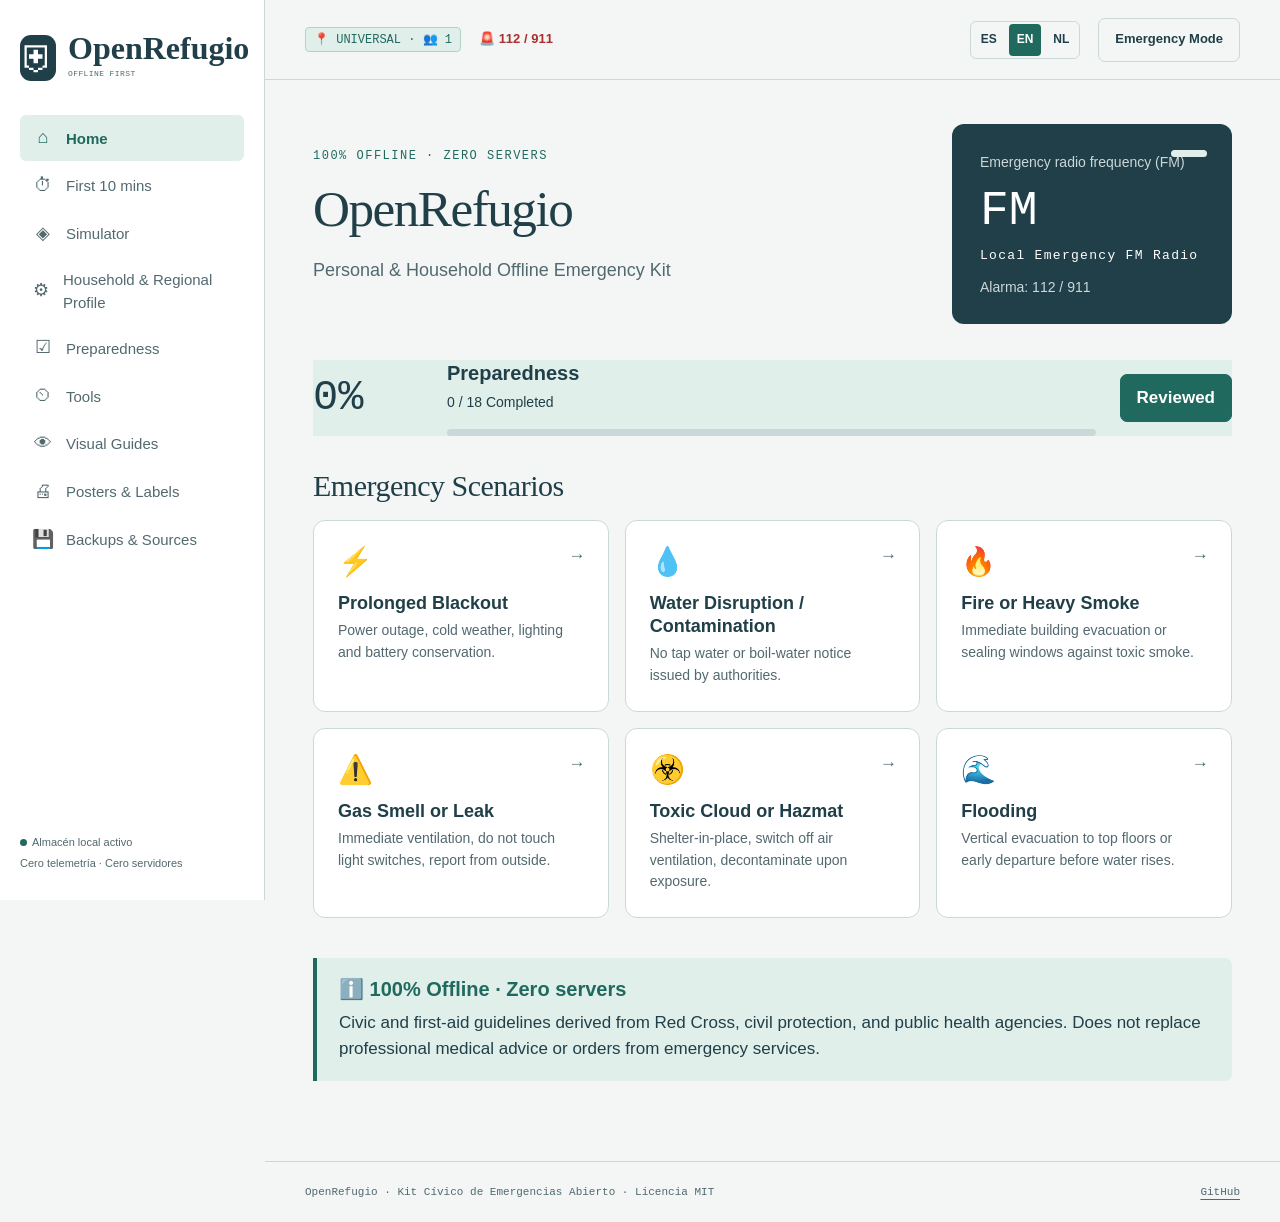
==== open-refugio-portable.html @ eb7a2e1f "feat: initial commit for OpenRefugio offline emergency kit" ====
<!DOCTYPE html>
<html lang="es">
<head>
  <meta charset="UTF-8">
  <meta name="viewport" content="width=device-width, initial-scale=1.0">
  <meta name="description" content="OpenRefugio · Kit Personal y Familiar de Emergencias Offline. 100% estático, seguro y sin servidores.">
  <title>OpenRefugio · Kit de Emergencias Offline</title>
  <style>:root{--paper:#f3f6f5;--white:#fff;--ink:#203f49;--muted:#526970;--line:#cbd8d9;--teal:#20695e;--mint:#e1efea;--red:#aa302f;--red-bg:#fff0ed;--amber:#805413;--amber-bg:#fff5df;--radius:12px;--body:Calibri,'Segoe UI',Arial,sans-serif;--display:Georgia,'Times New Roman',serif;--mono:Consolas,'Courier New',monospace}
*{box-sizing:border-box}body{margin:0;background:var(--paper);color:var(--ink);font:17px/1.55 var(--body)}a{color:var(--teal);text-underline-offset:4px}button,input,select,textarea{font:inherit}button,a,input,select,textarea{-webkit-tap-highlight-color:transparent}button{cursor:pointer}button,a.button{min-height:44px;border:1px solid var(--line);border-radius:7px;padding:10px 16px;background:var(--white);color:var(--ink);text-decoration:none;font-weight:600}button:hover,a.button:hover{border-color:var(--teal);background:var(--mint)}:focus-visible{outline:3px solid var(--teal);outline-offset:4px}input,select,textarea{width:100%;min-height:46px;padding:10px 12px;border:1px solid var(--line);border-radius:7px;background:var(--white);color:var(--ink)}input[type=checkbox]{width:23px;min-height:23px;height:23px;accent-color:var(--teal);flex-shrink:0}input[type=file]{max-width:100%}textarea{resize:vertical;min-height:90px}label{display:block;font-size:15px;font-weight:600}small,.muted{color:var(--muted)}small{font-size:14px}h1,h2,h3,p{margin-top:0}h1{font:normal clamp(36px,4vw,56px)/1.08 var(--display);letter-spacing:-1.5px;margin-bottom:20px}h2{font:normal 30px/1.2 var(--display);letter-spacing:-.5px}h3{font-size:20px;line-height:1.3}p{margin-bottom:16px}li{margin-bottom:8px}ul,ol{padding-left:25px}.sidebar{position:fixed;inset:0 auto 0 0;width:265px;padding:28px 20px;background:var(--white);border-right:1px solid var(--line);display:flex;flex-direction:column;overflow:auto}.brand{display:flex;gap:12px;align-items:center;text-decoration:none;color:var(--ink);font:32px/1 var(--display);margin:4px 0 30px}.brand-icon{display:grid;place-items:center;background:var(--ink);color:var(--white);border-radius:11px;width:46px;height:46px;font:36px var(--body)}.brand small{display:block;font:8px/2.4 var(--mono);letter-spacing:.4px;white-space:nowrap}.mode-switch{display:flex;background:var(--paper);border:1px solid var(--line);border-radius:8px;padding:4px;margin-bottom:24px}.mode-switch button{font-size:13px;padding:7px 8px;flex:1;border:0;background:transparent;min-height:44px}.mode-switch button[aria-pressed=true]{background:var(--ink);color:var(--white)}.search-label{font-size:12px;color:var(--muted);margin-bottom:6px}#search{font-size:14px;margin-bottom:20px}.nav-label{font:11px var(--mono);letter-spacing:1.5px;color:var(--muted);margin:18px 12px 8px}.nav-link{display:flex;gap:12px;align-items:center;min-height:44px;padding:9px 12px;margin:2px 0;color:var(--muted);text-decoration:none;font-size:15px;border-radius:6px}.nav-link .symbol{font-size:18px;width:22px;text-align:center}.nav-link[aria-current=page]{color:var(--teal);background:var(--mint);font-weight:700}.nav-link:hover{background:var(--paper)}.sidebar-bottom{margin-top:auto;padding-top:30px;font-size:11px;color:var(--muted)}.sidebar-bottom small{display:block;font-size:11px;margin-top:4px}.local-dot{width:7px;height:7px;background:var(--teal);border-radius:50%;display:inline-block;margin-right:5px}.workspace{margin-left:265px}.topbar{height:80px;padding:0 40px;display:flex;justify-content:space-between;align-items:center;border-bottom:1px solid var(--line);font-size:13px;gap:12px}.topbar>div{display:flex;gap:18px;align-items:center}.quiet{background:transparent;font-size:13px}.call{display:inline-flex;align-items:center;min-height:44px;font-weight:700;color:var(--red);text-decoration:none;padding:11px 0;white-space:nowrap}main{max-width:1240px;min-height:80vh;padding:44px 48px 60px;margin:auto}.eyebrow{font:12px/1.5 var(--mono);letter-spacing:1.5px;text-transform:uppercase;color:var(--teal);margin-bottom:16px}.intro{max-width:660px;font-size:18px;color:var(--muted)}.hero{display:grid;grid-template-columns:minmax(0,1fr) 280px;gap:40px;align-items:center;margin-bottom:36px}.signal{background:var(--ink);color:var(--white);padding:25px 28px;border-radius:var(--radius);position:relative}.signal small{color:var(--line)}.signal strong{display:block;font:48px/1.1 var(--mono);margin:10px 0}.signal .frequency{font:13px var(--mono);letter-spacing:1.3px}.signal p{font-size:14px;margin:14px 0 0;color:var(--line)}.signal:before{content:'';position:absolute;width:36px;height:7px;top:26px;right:25px;background:var(--mint);border-radius:4px}.emergency-strip{display:flex;gap:24px;align-items:center;justify-content:space-between;background:var(--red-bg);border:1px solid #e5bcb4;border-radius:var(--radius);padding:24px;margin-bottom:34px}.emergency-strip h3{color:var(--red);margin-bottom:6px}.emergency-strip p{margin:0;font-size:15px}.primary,a.primary{background:var(--teal);border-color:var(--teal);color:var(--white)}.primary:hover,a.primary:hover{background:var(--ink);color:var(--white)}.danger-button,a.danger-button{background:var(--red);border-color:var(--red);color:var(--white);white-space:nowrap}.section-title{display:flex;justify-content:space-between;align-items:baseline;gap:20px;margin:32px 0 16px}.section-title h2{margin:0}.grid{display:grid;grid-template-columns:repeat(3,minmax(0,1fr));gap:16px}.grid.two{grid-template-columns:repeat(2,minmax(0,1fr))}.panel{background:var(--white);border:1px solid var(--line);border-radius:var(--radius);padding:24px;margin-bottom:20px;min-width:0}.grid .panel{margin:0}.scenario{display:block;text-decoration:none;color:var(--ink);min-height:152px;position:relative;transition:background .15s}.scenario:hover{background:var(--mint);border-color:var(--teal)}.scenario .symbol{display:block;font:28px var(--body);margin-bottom:14px}.scenario h3{font-size:18px;margin-bottom:5px}.scenario p{color:var(--muted);font-size:14px;margin:0;padding-right:10px}.scenario .arrow{position:absolute;top:22px;right:22px;color:var(--muted)}.readiness{display:grid;grid-template-columns:110px minmax(0,1fr) auto;align-items:center;gap:24px;background:var(--mint);border-color:#b3d1c7}.readiness strong{font:42px/1 var(--mono)}.readiness h3{margin:0 0 6px}.readiness p{font-size:14px;margin:0}.progress{height:7px;background:var(--line);border-radius:4px;overflow:hidden;margin-top:15px}.progress span{height:100%;display:block;background:var(--teal)}.actions{display:flex;gap:10px;align-items:center;flex-wrap:wrap;margin-top:20px}.warning{padding:18px 22px;border-left:4px solid var(--red);background:var(--red-bg);margin:20px 0;border-radius:0 7px 7px 0}.warning h3{color:var(--red);margin-bottom:8px}.warning p:last-child{margin:0}.info{background:var(--mint);border-left-color:var(--teal)}.info h3{color:var(--teal)}.amber{background:var(--amber-bg);border-left-color:var(--amber)}.steps{list-style:none;padding:0;counter-reset:step}.steps li{display:flex;gap:20px;padding:18px 0;border-bottom:1px solid var(--line);counter-increment:step;align-items:flex-start}.steps li:before{content:counter(step,decimal-leading-zero);font:22px var(--mono);color:var(--teal);width:35px;flex-shrink:0}.steps strong{display:block;margin-bottom:5px}.steps p{margin:0}.checkrow{display:flex;gap:14px;padding:14px 0;border-bottom:1px solid var(--line);font-weight:400;align-items:flex-start;cursor:pointer}.checkrow:last-child{border:0}.checkrow strong{display:block;font-weight:600}.checkrow small{display:block;font-weight:400}.checked strong{text-decoration:line-through;color:var(--muted)}.form-grid{display:grid;grid-template-columns:repeat(3,minmax(0,1fr));gap:20px}.field small{display:block;margin-top:5px}.field label{margin-bottom:6px}.wide{grid-column:1/-1}.stat{font:36px var(--mono);margin-bottom:7px}.stat small{font:15px var(--body)}.resource-line{display:flex;align-items:center;justify-content:space-between;gap:15px;border-bottom:1px solid var(--line);padding:12px 0}.resource-line:last-child{border:0}.resource-line strong{font-family:var(--mono)}.empty{padding:24px;background:var(--paper);border:1px dashed var(--line);border-radius:7px}.tag{display:inline-block;font:11px var(--mono);padding:5px 8px;border:1px solid var(--line);border-radius:4px;margin:0 5px 5px 0}.timeline{border-left:2px solid var(--line);padding-left:25px}.timeline>div{padding:0 0 25px;position:relative}.timeline>div:before{content:'';position:absolute;left:-31px;top:6px;height:10px;width:10px;border-radius:50%;background:var(--teal)}.timeline h3{margin-bottom:7px}.timeline p{margin:0}.source{font-size:13px;color:var(--muted);margin:20px 0 0}.source a{overflow-wrap:anywhere}details{background:var(--white);border:1px solid var(--line);border-radius:8px;margin:12px 0}summary{padding:18px 22px;font-weight:700;cursor:pointer;min-height:52px}details .detail{padding:0 22px 22px}details .detail p:last-child{margin:0}.phrase{padding:17px 0;border-bottom:1px solid var(--line)}.phrase strong{display:block;font-size:22px}.phrase span{display:block;color:var(--muted)}.phrase small{font-size:15px}.message{font:17px/1.8 var(--mono);background:var(--paper);padding:20px;border-radius:7px;overflow-wrap:anywhere}table{width:100%;border-collapse:collapse;font-size:15px}th,td{text-align:left;border-bottom:1px solid var(--line);padding:12px 8px;overflow-wrap:anywhere}.table-wrap{overflow:auto}footer{display:flex;justify-content:space-between;flex-wrap:wrap;gap:18px;border-top:1px solid var(--line);padding:24px 40px;font:11px var(--mono);color:var(--muted)}footer a{color:var(--muted)}.notice{position:fixed;bottom:20px;left:50%;transform:translateX(-50%);max-width:calc(100% - 30px);padding:16px 24px;background:var(--ink);color:var(--white);border-radius:8px;box-shadow:0 5px 20px #203f4930;z-index:100;font-size:15px}.skip{position:fixed;top:-100px;left:20px;z-index:200;background:white;padding:15px}.skip:focus{top:10px}[hidden]{display:none!important}body.emergency main{font-size:21px}body.emergency .steps{font-size:23px}body.emergency .scenario h3{font-size:23px}body.emergency .scenario{min-height:180px}body.emergency .mode-switch button[aria-pressed=true]{background:var(--red)}.contact-card h3{margin-bottom:6px}.contact-card p{white-space:pre-wrap;overflow-wrap:anywhere}.contact-card a{font-family:var(--mono)}
@media(min-width:1500px){main{padding-top:60px}.grid{gap:20px}}
@media(max-width:1100px){.sidebar{width:230px;padding:24px 15px}.workspace{margin-left:230px}main{padding:32px 28px}.hero{grid-template-columns:1fr 220px;gap:22px}.signal{padding:22px}.topbar{padding:0 28px}.form-grid{grid-template-columns:repeat(2,minmax(0,1fr))}.grid{grid-template-columns:repeat(2,minmax(0,1fr))}.readiness{grid-template-columns:90px 1fr}.readiness .button{grid-column:2}.emergency-strip{align-items:flex-start}}
@media(max-width:760px){.sidebar{position:relative;width:100%;padding:20px;overflow:visible;border-right:0;border-bottom:1px solid var(--line)}.brand{margin:0 0 20px}.sidebar-bottom{display:none}.mode-switch{position:absolute;right:18px;top:23px;margin:0;max-width:220px}.search-label{margin-top:8px}#search{margin-bottom:10px}#navigation{display:flex;overflow:auto;gap:6px;padding:4px 0;max-width:100%}.nav-label{display:none}.nav-link{white-space:nowrap;flex-shrink:0;border:1px solid var(--line);font-size:14px;padding:7px 10px}.workspace{margin:0}.topbar{height:auto;min-height:64px;padding:12px 20px;flex-wrap:wrap}.topbar>div{gap:14px}.topbar .quiet{font-size:12px;padding:7px 10px}main{padding:30px 20px 40px}.hero{grid-template-columns:1fr;gap:20px}.signal{display:grid;grid-template-columns:1fr auto;gap:0 20px}.signal strong{grid-column:2;grid-row:1/4;margin:12px 0;font-size:36px}.signal:before{display:none}.signal p{grid-column:1/-1;margin-top:10px}.emergency-strip{display:block;padding:20px}.emergency-strip .button{display:inline-block;margin-top:18px}.grid,.grid.two{grid-template-columns:1fr 1fr;gap:12px}.scenario{padding:19px;min-height:180px}.panel{padding:20px}.form-grid{grid-template-columns:1fr 1fr;gap:15px}.readiness{gap:14px}.section-title{align-items:flex-start}.section-title small{font-size:12px}.section-title h2{font-size:26px}footer{padding:24px 20px}.intro{font-size:17px}body.emergency .grid{grid-template-columns:1fr}.actions .button{flex-grow:1;text-align:center}}
@media(max-width:440px){.mode-switch{position:static;max-width:none;margin-bottom:14px}.sidebar .brand{margin-bottom:16px}.form-grid{grid-template-columns:1fr}.grid.two{grid-template-columns:1fr}.hero h1{font-size:40px}.readiness{grid-template-columns:75px 1fr}.topbar #breadcrumb{display:none}.topbar>div{width:100%;justify-content:space-between}.grid .scenario p{font-size:13px}.grid .scenario h3{font-size:17px}}
@media(prefers-reduced-motion:reduce){*{transition:none!important;scroll-behavior:auto!important}}
@media print{body{background:white;color:#000;font-size:12pt}.sidebar,.topbar,footer,.actions,.notice,.skip,.no-print{display:none!important}.workspace{margin:0}main{padding:0;max-width:none;min-height:0}.grid,.grid.two,.hero{display:block}.panel,.signal,.warning{background:white;color:#000;border:1px solid #777;break-inside:avoid;margin:10px 0}.signal p,.signal small{color:#000}h1{font-size:30pt}h2{font-size:20pt}details .detail{display:block}details{break-inside:avoid}a{color:#000}input,textarea{border:1px solid #777}.checkrow input{appearance:none}.checkrow input:after{content:'☐'}.checkrow input:checked:after{content:'☑'}body.emergency main{font-size:12pt}}

/* Mapa vectorial local. No captura el scroll táctil ni requiere librerías. */
.map-toolbar{display:flex;flex-wrap:wrap;gap:8px;align-items:center;margin-bottom:16px}.map-toolbar label{margin-left:8px}.map-toolbar select{width:auto;max-width:100%}.map-canvas{overflow:hidden;border:1px solid var(--line);border-radius:8px;background:var(--paper);aspect-ratio:1.36}.map-canvas svg{display:block;width:100%;height:100%}.map-street-labels text{font:10px var(--body);fill:var(--muted);paint-order:stroke;stroke:var(--paper);stroke-width:3;stroke-linejoin:round}.map-poi-label{font:600 14px var(--body);fill:var(--ink);paint-order:stroke;stroke:var(--white);stroke-width:4;stroke-linejoin:round}.map-north{font:20px var(--mono);fill:var(--ink)}.map-toolbar button[aria-pressed=true]{background:var(--teal);color:var(--white)}
@media(max-width:760px){.map-canvas{aspect-ratio:1}.map-toolbar{gap:6px}.map-toolbar button{font-size:14px;padding:9px 12px}.map-canvas .map-poi-label{font-size:17px}}
@media print{.map-canvas{max-height:180mm;break-inside:avoid}.map-toolbar{display:none}.map-canvas svg{width:100%}}


/* Centro de control y accesibilidad avanzada */
.readiness-grid{display:grid;grid-template-columns:repeat(4,minmax(0,1fr));gap:10px;margin-top:20px}.readiness-chip{border:1px solid var(--line);padding:12px;border-radius:7px;color:var(--muted)}.readiness-chip b{margin-right:7px}.readiness-chip.done{background:var(--mint);color:var(--ink);border-color:var(--teal)}.inventory-row{display:grid;grid-template-columns:minmax(0,1fr) auto auto;gap:12px;align-items:center;padding:13px 0;border-bottom:1px solid var(--line)}.inventory-row small{display:block}.tag.expired{color:var(--red);border-color:var(--red);background:var(--red-bg)}.qr-output svg{display:block;max-width:420px;width:100%;height:auto;background:#fff;padding:12px;margin:20px 0}.qr-output path{fill:#000}.high-contrast{--paper:#fff;--white:#fff;--ink:#000;--muted:#222;--line:#444;--teal:#005c4b;--mint:#e5fff8;--red:#850000;--red-bg:#fff0f0}.high-contrast button,.high-contrast input,.high-contrast select,.high-contrast textarea{border-width:2px}.simple-language .source,.simple-language .muted,.simple-language small{display:none}.simple-language .panel{padding:28px}.simple-language main{max-width:950px}html[data-font=large]{font-size:112.5%}html[data-font=xlarge]{font-size:125%}html[data-font=large] body,html[data-font=xlarge] body{font-size:1rem}.print-section-picker{display:flex;gap:8px;flex-wrap:wrap}
@media(max-width:760px){.readiness-grid{grid-template-columns:1fr 1fr}.inventory-row{grid-template-columns:1fr auto}.inventory-row button{grid-column:1/-1}.qr-output svg{max-width:100%}}
@media print{.readiness-grid{grid-template-columns:repeat(4,1fr)}.qr-output svg{max-width:70mm}}


/* Navegación progresiva: seis áreas, contexto, favoritos y recientes. */
.area-nav-link{align-items:flex-start;padding:12px}.area-nav-link>span:last-child{min-width:0}.area-nav-link strong{display:block;color:inherit;font-size:15px}.area-nav-link small{display:block;font-size:11px;line-height:1.35;margin-top:2px;font-weight:400}.all-content-link{display:flex;justify-content:space-between;margin:14px 10px;padding:12px 2px;border-top:1px solid var(--line);color:var(--muted);font-size:13px;text-decoration:none}.area-grid{display:grid;grid-template-columns:repeat(3,minmax(0,1fr));gap:12px;margin-bottom:28px}.area-tile{display:grid;grid-template-columns:38px 1fr;gap:2px 12px;align-items:start;border:1px solid var(--line);border-radius:var(--radius);padding:18px;text-decoration:none;color:var(--ink);background:var(--white)}.area-tile:hover{border-color:var(--teal);background:var(--mint)}.area-tile>span{grid-row:1/3;font-size:25px;color:var(--teal)}.area-tile strong{font-size:17px}.area-tile small{line-height:1.35}.area-hero{display:flex;align-items:center;justify-content:space-between;gap:20px;background:var(--ink);color:var(--white);border-radius:var(--radius);padding:20px 24px;margin:26px 0}.area-hero>div{display:flex;align-items:center;gap:14px}.area-hero p{margin:0}.area-hero-icon{font-size:32px}.area-featured{display:grid;grid-template-columns:repeat(3,minmax(0,1fr));gap:12px}.area-card{display:grid;grid-template-columns:auto 1fr auto;gap:12px;align-items:center;padding:18px;border:1px solid var(--line);border-radius:8px;color:var(--ink);text-decoration:none;min-height:112px}.area-card:hover,.content-row:hover{background:var(--mint);border-color:var(--teal)}.area-card-icon{display:grid;place-items:center;width:34px;height:34px;border-radius:50%;background:var(--mint);color:var(--teal);font-size:19px;flex:none}.area-card strong,.content-row strong{display:block}.area-card small,.content-row small{display:block;line-height:1.35;margin-top:3px}.area-card-arrow{color:var(--teal);font-size:20px}.content-list,.scenario-list{display:grid;grid-template-columns:1fr 1fr;gap:0 22px}.content-row{display:grid;grid-template-columns:auto minmax(0,1fr) auto;gap:12px;align-items:center;padding:14px 8px;border-bottom:1px solid var(--line);color:var(--ink);text-decoration:none}.quick-strip{display:flex;align-items:center;gap:8px;flex-wrap:wrap;margin:12px 0}.quick-strip>strong{font-size:13px;margin-right:4px}.quick-strip a{display:inline-block;padding:7px 10px;border:1px solid var(--line);border-radius:20px;text-decoration:none;background:var(--white);font-size:13px}.page-context{display:flex;align-items:center;gap:8px;color:var(--muted);font-size:13px;margin-bottom:14px;flex-wrap:wrap}.page-context a{text-decoration:none}.page-context button{min-height:34px;padding:5px 10px;margin-left:auto;font-size:12px}.related-links{display:flex;gap:10px;align-items:center;flex-wrap:wrap;border-top:1px solid var(--line);margin-top:36px;padding-top:20px;font-size:13px}.related-links a{padding:7px 10px;background:var(--white);border:1px solid var(--line);border-radius:18px;text-decoration:none}.mobile-tabs,.mobile-sheet{display:none}
@media(max-width:900px){.area-grid,.area-featured{grid-template-columns:1fr 1fr}.content-list,.scenario-list{grid-template-columns:1fr}}
@media(max-width:760px){body{padding-bottom:72px}.sidebar #navigation{display:none}.sidebar .search-label,#search{display:block}.area-grid,.area-featured{grid-template-columns:1fr}.area-hero{align-items:flex-start}.area-hero .button{white-space:nowrap}.organized-home{margin-top:24px}.mobile-tabs{position:fixed;display:grid;grid-template-columns:repeat(5,1fr);left:0;right:0;bottom:0;z-index:140;background:var(--white);border-top:1px solid var(--line);padding:6px max(4px,env(safe-area-inset-right)) calc(6px + env(safe-area-inset-bottom)) max(4px,env(safe-area-inset-left));box-shadow:0 -8px 22px #203f4914}.mobile-tabs a,.mobile-tabs button{display:flex;flex-direction:column;justify-content:center;align-items:center;min-width:0;min-height:54px;padding:4px;border:0;background:transparent;color:var(--ink);font-size:11px;text-decoration:none}.mobile-tabs span{font-size:18px;line-height:1.1}.mobile-sheet{display:block;position:fixed;left:12px;right:12px;bottom:76px;z-index:150;background:var(--white);border:1px solid var(--line);border-radius:16px;padding:14px;box-shadow:0 15px 45px #203f4940}.mobile-sheet[hidden]{display:none}.mobile-sheet-head{display:flex;align-items:center;justify-content:space-between;padding:4px 4px 10px}.mobile-sheet-head button{min-height:40px;padding:5px 12px}.mobile-sheet>a{display:grid;grid-template-columns:32px 1fr;gap:1px 10px;padding:13px 8px;border-top:1px solid var(--line);text-decoration:none;color:var(--ink)}.mobile-sheet>a>span{grid-row:1/3;font-size:21px}.mobile-sheet>a small{line-height:1.3}.page-context button{margin-left:0}.related-links{align-items:flex-start}.content-row{padding-left:0;padding-right:0}}
@media(max-width:440px){.area-hero{display:block}.area-hero .button{display:inline-block;margin-top:16px}.area-tile{padding:15px}.mobile-tabs a,.mobile-tabs button{font-size:10px}}
@media print{.organized-home,.area-hero,.related-links,.mobile-tabs,.mobile-sheet{display:none!important}}

.official-shelter-status{display:flex;justify-content:space-between;gap:15px;align-items:center;padding:14px 16px;margin-bottom:18px;border:1px solid var(--amber);border-radius:8px;background:var(--amber-bg)}.official-shelter-status strong{color:var(--amber)}.official-shelter-status span{font:12px var(--mono);white-space:nowrap}@media(max-width:600px){.official-shelter-status{display:block}.official-shelter-status span{display:block;margin-top:5px}}


/* Guías visuales raster: imágenes locales WebP, nunca recursos remotos. */
.raster-guide-grid{display:grid;grid-template-columns:repeat(3,minmax(0,1fr));gap:18px}.raster-guide{background:var(--white);border:1px solid var(--line);border-radius:var(--radius);overflow:hidden;break-inside:avoid}.raster-guide img{display:block;width:100%;height:auto;aspect-ratio:1;object-fit:cover;background:#f5f0e7}.raster-guide>div{padding:18px}.raster-guide h3{margin:8px 0}.raster-guide p{font-size:14px}.guide-dont{padding-top:11px;border-top:1px solid var(--line);color:var(--red)}.raster-guide-grid.contextual{grid-template-columns:repeat(auto-fit,minmax(220px,1fr))}.context-raster-guides .raster-guide>div{padding:14px}.context-raster-guides .raster-guide p{font-size:13px}@media(max-width:900px){.raster-guide-grid{grid-template-columns:repeat(2,minmax(0,1fr))}}@media(max-width:520px){.raster-guide-grid,.raster-guide-grid.contextual{grid-template-columns:1fr}.raster-guide{display:grid;grid-template-columns:120px minmax(0,1fr)}.raster-guide img{height:100%;min-height:150px}.raster-guide>div{padding:14px}}@media print{.raster-guide-grid{grid-template-columns:repeat(2,1fr);gap:8mm}.raster-guide img{max-height:65mm}.raster-guide>div{padding:4mm}.context-raster-guides{display:none!important}}

/* Carteles A4 y etiquetas térmicas */
.poster-controls{display:grid;grid-template-columns:1.2fr 1fr 1fr;gap:18px}.poster-preview{margin:28px auto 20px;max-width:820px}.poster-preview-label{display:flex;justify-content:space-between;font:12px var(--mono);letter-spacing:1px;color:var(--muted);margin-bottom:8px}.print-poster{--poster-accent:#20695e;background:#fff;color:#111;border:2px solid #111;overflow:hidden;display:grid;grid-template-columns:1fr;grid-template-rows:60% 1fr;width:100%;aspect-ratio:210/297;box-shadow:0 10px 35px #203f4920}.poster-visual{min-width:0;background:#e8efec;display:grid;place-items:center;overflow:hidden;border-bottom:3px solid var(--poster-accent)}.poster-visual img{width:100%;height:100%;object-fit:contain;object-position:center}.poster-copy{padding:3.5% 5% 4%;display:flex;flex-direction:column;min-width:0}.poster-language{padding:0 0 4%;margin:0 0 4%;border-bottom:2px solid #111}.poster-language>span{display:block;font:700 12px var(--mono);letter-spacing:1.5px;text-transform:uppercase;margin-bottom:10px;color:var(--poster-accent)}.poster-language h2{font:900 clamp(24px,3vw,45px)/.98 var(--body);letter-spacing:-1.5px;margin:0 0 14px;text-transform:uppercase}.poster-language p{font-size:clamp(14px,1.45vw,21px);line-height:1.3;margin:0 0 10px}.poster-language strong{font-size:clamp(13px,1.2vw,18px);line-height:1.3}.poster-language:last-of-type{border-bottom:0}.poster-footer{margin-top:auto;border-top:3px solid #111;padding-top:10px;display:flex;justify-content:space-between;gap:14px;font:11px/1.25 var(--mono);color:#111}.poster-red{--poster-accent:#9f2424}.poster-amber{--poster-accent:#78500d}.poster-mono .poster-visual img,.poster-small .poster-visual img,.poster-large .poster-visual img{filter:grayscale(1) contrast(1.6)}.poster-mono{--poster-accent:#000}.poster-columns .poster-copy{display:grid;grid-template-columns:repeat(3,1fr);gap:6mm;align-content:start}.poster-columns .poster-language{border:0;margin:0;padding:0}.poster-columns .poster-footer{grid-column:1/-1}.poster-a4h{aspect-ratio:297/210;grid-template-columns:70.7% 1fr;grid-template-rows:1fr}.poster-a4h .poster-visual{border-bottom:0;border-right:3px solid var(--poster-accent)}.poster-a4h .poster-language h2{font-size:clamp(18px,2.4vw,36px)}.poster-a4h .poster-language p{font-size:clamp(12px,1.2vw,17px)}.poster-a4h .poster-language strong{font-size:clamp(11px,1.05vw,15px)}.poster-large{aspect-ratio:101.6/152.4;grid-template-rows:50% 1fr}.poster-large .poster-copy{padding:3mm 4mm}.poster-large .poster-language>span{font-size:clamp(6px,.9vw,10px);margin-bottom:2px}.poster-large .poster-language h2{font-size:clamp(14px,2.6vw,34px);line-height:1;letter-spacing:-.5px;margin-bottom:4px}.poster-large .poster-language p{font-size:clamp(9px,1.5vw,17px);font-weight:700;line-height:1.15;margin:0 0 4px}.poster-large .poster-language strong{font-size:clamp(8px,1.2vw,14px);font-weight:800}.poster-large .poster-footer{padding-top:3px;border-top:1px solid #000;font-size:clamp(6px,.7vw,9px)}.poster-small{grid-template-columns:39% 61%;box-shadow:0 5px 20px #203f4920}.poster-small .poster-visual{border-bottom:0;border-right:2px solid var(--poster-accent)}.poster-small .poster-copy{padding:4%}.poster-small .poster-language{border:0;margin:0;padding:0}.poster-small .poster-language>span{font-size:clamp(6px,.9vw,10px);margin-bottom:2px;color:#000}.poster-small .poster-language h2{font-size:clamp(12px,2.4vw,26px);line-height:.95;letter-spacing:-.5px;margin-bottom:4px}.poster-small .poster-language p{font-size:clamp(8px,1.25vw,13px);font-weight:700;line-height:1.05;margin:0}.poster-small .poster-language strong{display:none}.poster-small .poster-footer{padding-top:3px;border-top:1px solid #000;font-size:clamp(5px,.7vw,8px)}.poster-small .poster-footer span{display:none}.poster-tiny .poster-footer{display:none}#poster-print-root[data-mode=all] .print-poster{margin-bottom:24px}
@media(max-width:760px){.poster-controls{grid-template-columns:1fr}.print-poster{grid-template-columns:1fr;grid-template-rows:auto 1fr;aspect-ratio:auto}.poster-a4 .poster-visual,.poster-large .poster-visual{aspect-ratio:1.45}.poster-a4h{grid-template-columns:1fr;grid-template-rows:auto 1fr}.poster-a4h .poster-visual{aspect-ratio:1.6;border-right:0;border-bottom:3px solid var(--poster-accent)}.poster-columns .poster-copy{grid-template-columns:1fr}.poster-copy{padding:24px}.poster-language h2{font-size:28px}.poster-language p{font-size:16px}.poster-small{grid-template-columns:39% 61%}.poster-small .poster-visual{aspect-ratio:auto}.poster-small .poster-copy{padding:4%}.poster-small .poster-language h2{font-size:clamp(12px,4.2vw,18px)}.poster-small .poster-language p{font-size:clamp(8px,2.4vw,11px)}}
@media print{body.poster-printing{padding-bottom:0!important}body.poster-printing .sidebar,body.poster-printing .topbar,body.poster-printing .workspace>footer,body.poster-printing #main>*:not(.poster-preview),body.poster-printing .poster-preview>.poster-preview-label{display:none!important}body.poster-printing .workspace,body.poster-printing main{margin:0!important;padding:0!important;width:auto!important;max-width:none!important}body.poster-printing .poster-preview{margin:0!important;max-width:none!important}body.poster-printing #poster-print-root{display:block!important}body.poster-printing .print-poster{box-shadow:none;border:0;break-after:page;page-break-after:always}body.poster-printing .print-poster:last-child{break-after:auto;page-break-after:auto}body.poster-printing .poster-copy{padding:6mm}body.poster-printing .poster-language h2{font-size:28pt}body.poster-printing .poster-language p{font-size:13pt}body.poster-printing .poster-language strong{font-size:11pt}body.poster-printing .print-poster:not(.poster-tiny) .poster-footer{display:flex!important}body.poster-printing .poster-tiny .poster-footer{display:none!important}body.poster-printing .poster-a4h .poster-language h2{font-size:20pt}body.poster-printing .poster-a4h .poster-language p{font-size:11pt}body.poster-printing .poster-a4h .poster-language strong{font-size:9.5pt}body.poster-printing .poster-a4.poster-columns .poster-copy{padding:5mm 6mm;gap:6mm}body.poster-printing .poster-a4.poster-columns .poster-language h2{font-size:24pt}body.poster-printing .poster-a4.poster-columns .poster-language p{font-size:12pt}body.poster-printing .poster-a4.poster-columns .poster-language strong{font-size:11pt}body.poster-printing .poster-large .poster-copy{padding:3mm;gap:3mm}body.poster-printing .poster-large .poster-language>span{font-size:8pt}body.poster-printing .poster-large .poster-language h2{font-size:18pt}body.poster-printing .poster-large .poster-language p{font-size:12pt;font-weight:700}body.poster-printing .poster-large .poster-language strong{font-size:12pt;font-weight:800}body.poster-printing .poster-large .poster-footer{font-size:7pt}body.poster-printing .poster-small{grid-template-columns:39% 61%}body.poster-printing .poster-small .poster-copy{padding:1.5mm}body.poster-printing .poster-small .poster-language>span{font-size:var(--ps-span,7pt);margin-bottom:1mm}body.poster-printing .poster-small .poster-language h2{font-size:var(--ps-title,13pt);margin-bottom:1mm}body.poster-printing .poster-small .poster-language p{font-size:var(--ps-p,8.5pt);font-weight:700}body.poster-printing .poster-small .poster-footer{font-size:var(--ps-foot,6pt);padding-top:.7mm}}

/* Language Selector & Profile Styling */
.lang-picker{display:flex;gap:4px;background:var(--paper);border:1px solid var(--line);border-radius:6px;padding:2px}
.lang-btn{font-size:12px;font-weight:700;padding:4px 8px;border:0;background:transparent;border-radius:4px;min-height:32px;cursor:pointer}
.lang-btn[aria-pressed=true]{background:var(--teal);color:var(--white)}
.profile-badge{display:inline-flex;align-items:center;gap:6px;font:12px var(--mono);background:var(--mint);color:var(--teal);padding:4px 8px;border-radius:4px;border:1px solid #b3d1c7}
</style>
  
  
  
</head>
<body>
  <div class="sidebar">
    <a href="#inicio" class="brand">
      <div class="brand-icon">⛨</div>
      <div>
        <strong>OpenRefugio</strong>
        <small>OFFLINE FIRST</small>
      </div>
    </a>

    <nav id="navigation" aria-label="Navegación principal"></nav>

    <div class="sidebar-bottom">
      <div><span class="local-dot"></span>Almacén local activo</div>
      <small>Cero telemetría · Cero servidores</small>
    </div>
  </div>

  <div class="workspace">
    <header class="topbar" id="topbar"></header>
    <main id="main" role="main"></main>
    <footer>
      <div>OpenRefugio · Kit Cívico de Emergencias Abierto · Licencia MIT</div>
      <div><a href="https://github.com/zaswear/open-refugio" target="_blank" rel="noopener">GitHub</a></div>
    </footer>
  </div>

  
  
  
  
  
  <script>
    if ('serviceWorker' in navigator) {
      window.addEventListener('load', () => {
        navigator.serviceWorker.register('sw.js').catch(() => {});
      });
    }
  </script>

    <script>'use strict';

/**
 * OpenRefugio i18n Engine
 * Minimal, zero-dependency translation system supporting Spanish (es), English (en), and Dutch (nl).
 */
window.OpenRefugioI18n = (function() {
  const STORAGE_KEY = 'openrefugio:lang:v1';
  const SUPPORTED = ['es', 'en', 'nl'];
  let currentLang = 'es';

  const translations = {
    es: {
      appName: 'OpenRefugio',
      appSubtitle: 'Kit Personal y Familiar de Emergencias Offline',
      langName: 'Español',
      offlineBadge: '100% Offline · Cero servidores',
      switchLanguage: 'Idioma',
      
      // Nav
      navHome: 'Inicio',
      nav10min: 'Primeros 10 min',
      navSim: 'Simulador',
      navPrep: 'Mi preparación',
      navWaterFood: 'Agua y comida',
      navEnergy: 'Cocinar y energía',
      navFirstAid: 'Primeros auxilios',
      navComms: 'Comunicaciones',
      navNetwork: 'Familia y red',
      navEvac: 'Evacuación',
      navTools: 'Herramientas',
      navVisual: 'Guías visuales',
      navPosters: 'Carteles y etiquetas',
      navBackup: 'Copias y fuentes',

      // Actions / Status
      emergencyMode: 'Modo Emergencia',
      normalMode: 'Modo Normal',
      emergencyActive: 'Emergencia activa',
      searchPlaceholder: 'Buscar en guías, fichas y suministros...',
      allReady: 'Completado',
      pending: 'Pendiente',
      reviewed: 'Revisado',
      exportJson: 'Exportar copia JSON',
      importJson: 'Importar copia JSON',
      generateQr: 'Generar QR de emergencia',
      readQr: 'Escanear QR',
      downloadPortable: 'Descargar versión portable (.html)',

      // Profile Setup
      profileTitle: 'Perfil del Hogar y Región',
      profileDesc: 'Configura las personas, animales y servicios de emergencia de tu entorno.',
      adults: 'Adultos',
      minors: 'Menores',
      dependents: 'Personas dependientes',
      pets: 'Animales de compañía / Mascotas',
      petTypeNone: 'Sin mascotas',
      petTypeDog: 'Perro(s)',
      petTypeCat: 'Gato(s)',
      petTypeOther: 'Otras mascotas',
      regionPreset: 'Región / País (Preajuste de emergencias)',
      presetUniversal: 'Internacional / General (112 / 911)',
      presetSpain: 'España (112, 091, 061)',
      presetNetherlands: 'Países Bajos (112, 0900-8844, 0800-9009)',
      presetCustom: 'Personalizado',
      emergencyPhone: 'Teléfono de emergencias principal',
      policePhone: 'Policía sin urgencia',
      utilityPhone: 'Averías gas / luz / agua',
      emergencyRadio: 'Frecuencia de radio de emergencia (FM)',
      saveProfile: 'Guardar perfil',
      profileSaved: 'Perfil actualizado correctamente.',

      // Scenarios
      scenariosTitle: 'Situaciones de Emergencia',
      scenarioApagon: 'Apagón prolongado',
      scenarioApagonDesc: 'Corte de suministro eléctrico, frío, iluminación y baterías.',
      scenarioAgua: 'Corte o contaminación de agua',
      scenarioAguaDesc: 'Sin agua corriente en el grifo o aviso de no potabilidad.',
      scenarioInternet: 'Caída de telecomunicaciones',
      scenarioInternetDesc: 'Sin cobertura móvil ni internet: radio FM y puntos de encuentro.',
      scenarioFuego: 'Fuego o humo',
      scenarioFuegoDesc: 'Evacuación de vivienda o refugio ante humo exterior.',
      scenarioGas: 'Olor o fuga de gas',
      scenarioGasDesc: 'Ventilación inmediata, no tocar interruptores y aviso desde el exterior.',
      scenarioToxico: 'Nube química o radiación',
      scenarioToxicoDesc: 'Refugio hermético interior, ventilación apagada y descontaminación.',
      scenarioInundacion: 'Inundación',
      scenarioInundacionDesc: 'Subir a planta alta o evacuar antes de la llegada del agua.',
      scenarioClima: 'Clima extremo',
      scenarioClimaDesc: 'Tormenta severa, ola de frío polar o calor extremo.',
      scenarioAlimentos: 'Desabastecimiento alimentario',
      scenarioAlimentosDesc: 'Organización de despensa duradera sin cocción.',

      // Simulator
      simulatorTitle: 'Simulador de Autonomía de Reservas',
      simDays: 'Días de planificación',
      waterCalcTitle: 'Agua potable estimada',
      foodCalcTitle: 'Raciones de comida estimadas',
      cashCalcTitle: 'Efectivo recomendado en billetes pequeños',
      waterFormulaNote: 'Basado en recomendación internacional de 3 L por persona/día + reserva de mascotas.',
      foodFormulaNote: 'Basado en 3 raciones diarias no perecederas por persona.',

      // Tools
      toolsTitle: 'Herramientas de Emergencia Offline',
      metronomeTitle: 'Ritmo de compresiones RCP (110 bpm)',
      metronomeStart: 'Iniciar metrónomo sonoro',
      metronomeStop: 'Detener',
      burnTimerTitle: 'Temporizador para enfriar quemadura',
      burnStart: 'Iniciar enfriamiento con agua limpia (15 min)',
      flashlightTitle: 'Pantalla como linterna',
      flashlightWhite: 'Luz blanca',
      flashlightWarm: 'Luz cálida (modo noche)',

      // MUNBYN / Posters
      postersTitle: 'Carteles y Etiquetas Térmicas Imprimibles',
      postersDesc: 'Genera carteles de emergencia en A4 o etiquetas adhesivas para rollos térmicos tipo MUNBYN.',
      printNow: 'Imprimir',

      // Disclaimer
      disclaimerText: 'Información civil y sanitaria basada en recomendaciones oficiales de la Cruz Roja, Protección Civil y ministerios de salud. No sustituye el criterio médico ni las instrucciones de los servicios de emergencia.'
    },

    en: {
      appName: 'OpenRefugio',
      appSubtitle: 'Personal & Household Offline Emergency Kit',
      langName: 'English',
      offlineBadge: '100% Offline · Zero servers',
      switchLanguage: 'Language',

      // Nav
      navHome: 'Home',
      nav10min: 'First 10 mins',
      navSim: 'Simulator',
      navPrep: 'Preparedness',
      navWaterFood: 'Water & Food',
      navEnergy: 'Energy & Cooking',
      navFirstAid: 'First Aid',
      navComms: 'Communications',
      navNetwork: 'Family & Network',
      navEvac: 'Evacuation',
      navTools: 'Tools',
      navVisual: 'Visual Guides',
      navPosters: 'Posters & Labels',
      navBackup: 'Backups & Sources',

      // Actions / Status
      emergencyMode: 'Emergency Mode',
      normalMode: 'Normal Mode',
      emergencyActive: 'Emergency active',
      searchPlaceholder: 'Search guides, supplies and scenarios...',
      allReady: 'Completed',
      pending: 'Pending',
      reviewed: 'Reviewed',
      exportJson: 'Export JSON backup',
      importJson: 'Import JSON backup',
      generateQr: 'Generate Emergency QR',
      readQr: 'Scan QR Code',
      downloadPortable: 'Download portable edition (.html)',

      // Profile Setup
      profileTitle: 'Household & Regional Profile',
      profileDesc: 'Set up members, companion animals, and local emergency response channels.',
      adults: 'Adults',
      minors: 'Children',
      dependents: 'Dependent persons',
      pets: 'Companion animals / Pets',
      petTypeNone: 'No pets',
      petTypeDog: 'Dog(s)',
      petTypeCat: 'Cat(s)',
      petTypeOther: 'Other pets',
      regionPreset: 'Region / Country (Emergency preset)',
      presetUniversal: 'International / General (112 / 911)',
      presetSpain: 'Spain (112, 091, 061)',
      presetNetherlands: 'Netherlands (112, 0900-8844, 0800-9009)',
      presetCustom: 'Custom',
      emergencyPhone: 'Primary emergency number',
      policePhone: 'Non-urgent police',
      utilityPhone: 'Gas / Power / Water breakdown',
      emergencyRadio: 'Emergency radio frequency (FM)',
      saveProfile: 'Save profile',
      profileSaved: 'Profile saved successfully.',

      // Scenarios
      scenariosTitle: 'Emergency Scenarios',
      scenarioApagon: 'Prolonged Blackout',
      scenarioApagonDesc: 'Power outage, cold weather, lighting and battery conservation.',
      scenarioAgua: 'Water Disruption / Contamination',
      scenarioAguaDesc: 'No tap water or boil-water notice issued by authorities.',
      scenarioInternet: 'Telecoms / Internet Outage',
      scenarioInternetDesc: 'Zero cellular network: switch to FM radio and physical rendezvous points.',
      scenarioFuego: 'Fire or Heavy Smoke',
      scenarioFuegoDesc: 'Immediate building evacuation or sealing windows against toxic smoke.',
      scenarioGas: 'Gas Smell or Leak',
      scenarioGasDesc: 'Immediate ventilation, do not touch light switches, report from outside.',
      scenarioToxico: 'Toxic Cloud or Hazmat',
      scenarioToxicoDesc: 'Shelter-in-place, switch off air ventilation, decontaminate upon exposure.',
      scenarioInundacion: 'Flooding',
      scenarioInundacionDesc: 'Vertical evacuation to top floors or early departure before water rises.',
      scenarioClima: 'Extreme Weather',
      scenarioClimaDesc: 'Severe storm, polar freeze, or extreme heatwave.',
      scenarioAlimentos: 'Food Supply Scarcity',
      scenarioAlimentosDesc: 'Managing long-lasting shelf-stable pantry items without cooking.',

      // Simulator
      simulatorTitle: 'Resource Autonomy Simulator',
      simDays: 'Planning timeframe (days)',
      waterCalcTitle: 'Estimated drinking water',
      foodCalcTitle: 'Estimated food rations',
      cashCalcTitle: 'Recommended small-bill emergency cash',
      waterFormulaNote: 'Based on standard 3 L per person/day guidance + animal hydration reserves.',
      foodFormulaNote: 'Based on 3 ready-to-eat shelf-stable meals per person/day.',

      // Tools
      toolsTitle: 'Offline Emergency Utilities',
      metronomeTitle: 'CPR Chest Compression Metronome (110 bpm)',
      metronomeStart: 'Start audible metronome',
      metronomeStop: 'Stop',
      burnTimerTitle: 'Burn Cooling Countdown',
      burnStart: 'Start 15-min clean water cool-down',
      flashlightTitle: 'Screen Flashlight',
      flashlightWhite: 'White light',
      flashlightWarm: 'Warm light (night vision)',

      // MUNBYN / Posters
      postersTitle: 'Printable Posters & Thermal Labels',
      postersDesc: 'Generate printable A4 emergency notices or adhesive roll labels for MUNBYN thermal printers.',
      printNow: 'Print',

      // Disclaimer
      disclaimerText: 'Civic and first-aid guidelines derived from Red Cross, civil protection, and public health agencies. Does not replace professional medical advice or orders from emergency services.'
    },

    nl: {
      appName: 'OpenRefugio',
      appSubtitle: 'Persoonlijke en Huishoudelijke Noodkit Offline',
      langName: 'Nederlands',
      offlineBadge: '100% Offline · Geen externe servers',
      switchLanguage: 'Taal',

      // Nav
      navHome: 'Start',
      nav10min: 'Eerste 10 min',
      navSim: 'Simulator',
      navPrep: 'Voorbereiding',
      navWaterFood: 'Water en voeding',
      navEnergy: 'Koken en energie',
      navFirstAid: 'Eerste hulp',
      navComms: 'Communicatie',
      navNetwork: 'Familie en netwerk',
      navEvac: 'Evacuatie',
      navTools: 'Gereedschap',
      navVisual: 'Visuele gidsen',
      navPosters: 'Posters en labels',
      navBackup: 'Back-up en bronnen',

      // Actions / Status
      emergencyMode: 'Noodmodus',
      normalMode: 'Normale modus',
      emergencyActive: 'Noodgeval actief',
      searchPlaceholder: 'Zoeken in gidsen, situaties en voorraden...',
      allReady: 'Gereed',
      pending: 'In behandeling',
      reviewed: 'Gecontroleerd',
      exportJson: 'Exporteer JSON back-up',
      importJson: 'Importeer JSON back-up',
      generateQr: 'Genereer Nood-QR',
      readQr: 'Scan QR-code',
      downloadPortable: 'Download portable versie (.html)',

      // Profile Setup
      profileTitle: 'Huishoudelijk en Regionaal Profiel',
      profileDesc: 'Configureer gezinsleden, huisdieren en lokale noodnummers van jouw regio.',
      adults: 'Volwassenen',
      minors: 'Kinderen',
      dependents: 'Zorgbehoevende personen',
      pets: 'Huisdieren',
      petTypeNone: 'Geen huisdieren',
      petTypeDog: 'Hond(en)',
      petTypeCat: 'Kat(ten)',
      petTypeOther: 'Andere dieren',
      regionPreset: 'Regio / Land (Noodvoorinstelling)',
      presetUniversal: 'Internationaal / Algemeen (112 / 911)',
      presetSpain: 'Spanje (112, 091, 061)',
      presetNetherlands: 'Nederland (112, 0900-8844, 0800-9009)',
      presetCustom: 'Aangepast',
      emergencyPhone: 'Primair alarmnummer',
      policePhone: 'Politie (geen spoed)',
      utilityPhone: 'Storingsdienst gas / elektra / water',
      emergencyRadio: 'Noodradio frequentie (FM)',
      saveProfile: 'Profiel opslaan',
      profileSaved: 'Profiel succesvol bijgewerkt.',

      // Scenarios
      scenariosTitle: 'Noodsituaties',
      scenarioApagon: 'Langdurige stroomuitval',
      scenarioApagonDesc: 'Elektriciteitsuitval, koude, verlichting en spaarzaam omgaan met batterijen.',
      scenarioAgua: 'Drinkwateruitval of vervuiling',
      scenarioAguaDesc: 'Geen leidingwater of officieel kookadvies.',
      scenarioInternet: 'Uitval van telecom en internet',
      scenarioInternetDesc: 'Geen mobiel netwerk: schakel over op FM-radio en fysieke verzamelpunten.',
      scenarioFuego: 'Brand of dichte rook',
      scenarioFuegoDesc: 'Onmiddellijk evacueren of ramen en ventilatie sluiten bij rook van buiten.',
      scenarioGas: 'Gaslucht of gaslek',
      scenarioGasDesc: 'Direct ventileren, geen schakelaars aanraken en buiten 112 bellen.',
      scenarioToxico: 'Giftige wolk of straling',
      scenarioToxicoDesc: 'Binnen schuilen, mechanische ventilatie uitschakelen en decontamineren.',
      scenarioInundacion: 'Overstroming',
      scenarioInundacionDesc: 'Naar hogere verdiepingen gaan of tijdig vertrekken voordat het water stijgt.',
      scenarioClima: 'Extreem weer',
      scenarioClimaDesc: 'Hevige storm, strenge vorst of extreme hittegolf.',
      scenarioAlimentos: 'Voedseltekort',
      scenarioAlimentosDesc: 'Voorraadbeheer van lang houdbare voeding die niet verwarmd hoeft te worden.',

      // Simulator
      simulatorTitle: 'Zelfredzaamheid Simulator',
      simDays: 'Planningstermijn (dagen)',
      waterCalcTitle: 'Geschat drinkwater',
      foodCalcTitle: 'Geschatte porties voedsel',
      cashCalcTitle: 'Aanbevolen contant geld in kleine coupures',
      waterFormulaNote: 'Gebaseerd op 3 liter per persoon per dag + reserve voor huisdieren.',
      foodFormulaNote: 'Gebaseerd op 3 houdbare maaltijden per persoon per dag.',

      // Tools
      toolsTitle: 'Offline Noodgereedschap',
      metronomeTitle: 'Reanimatie Metronoom (110 bpm)',
      metronomeStart: 'Start geluidsmetronoom',
      metronomeStop: 'Stop',
      burnTimerTitle: 'Brandwonden Koeltimer',
      burnStart: 'Start 15 min koelen met lauw zacht stromend water',
      flashlightTitle: 'Scherm als zaklamp',
      flashlightWhite: 'Wit licht',
      flashlightWarm: 'Warm licht (nachtmodus)',

      // MUNBYN / Posters
      postersTitle: 'Afdrukbare Posters en Thermische Labels',
      postersDesc: 'Maak A4 noodposters of zelfklevende etiketten voor MUNBYN thermische printers.',
      printNow: 'Afdrukken',

      // Disclaimer
      disclaimerText: 'Informatie samengesteld op basis van adviezen van Rode Kruis, Veiligheidsregio en overheid. Vervangt geen medisch advies of directe bevelen van hulpdiensten.'
    }
  };

  function init() {
    try {
      const saved = localStorage.getItem(STORAGE_KEY);
      if (saved && SUPPORTED.includes(saved)) {
        currentLang = saved;
      } else {
        const browserLang = (navigator.language || 'es').slice(0, 2).toLowerCase();
        if (SUPPORTED.includes(browserLang)) {
          currentLang = browserLang;
        }
      }
    } catch (e) {
      currentLang = 'es';
    }
    document.documentElement.lang = currentLang;
  }

  function t(key) {
    const dict = translations[currentLang] || translations.es;
    return dict[key] || translations.es[key] || key;
  }

  function setLanguage(lang) {
    if (!SUPPORTED.includes(lang)) return;
    currentLang = lang;
    try {
      localStorage.setItem(STORAGE_KEY, lang);
    } catch (e) {}
    document.documentElement.lang = lang;
    window.dispatchEvent(new CustomEvent('openrefugio:langchange', { detail: { lang } }));
  }

  function getLanguage() {
    return currentLang;
  }

  function getSupported() {
    return [...SUPPORTED];
  }

  init();

  return {
    t,
    setLanguage,
    getLanguage,
    getSupported,
    translations
  };
})();
</script>
    <script>'use strict';

/**
 * OpenRefugio Household & Regional Profile Manager
 * Manages dynamically configurable household members, companion animals, and local emergency channels.
 */
window.OpenRefugioProfile = (function() {
  const STORAGE_KEY = 'openrefugio:profile:v1';

  const PRESETS = {
    universal: {
      emergency: '112 / 911',
      police: 'Local Police',
      utility: 'Local Utility Service',
      radio: 'National Public Radio (FM)'
    },
    spain: {
      emergency: '112',
      police: '091 (Policía Nacional) / 062 (Guardia Civil)',
      utility: '061 (Urgencias Sanitarias) / Teléfono Averías Local',
      radio: 'Radio Nacional de España (RNE) 5 / RNE 1'
    },
    netherlands: {
      emergency: '112',
      police: '0900-8844 (Geen spoed)',
      utility: '0800-9009 (Nationaal Storingsnummer Gas & Stroom)',
      radio: 'Regionale Rampenzender (bv. Radio M 93.1 FM / NPO Radio 1)'
    },
    custom: {
      emergency: '',
      police: '',
      utility: '',
      radio: ''
    }
  };

  const DEFAULT_PROFILE = {
    adults: 1,
    minors: 0,
    dependents: 0,
    petType: 'none', // 'none' | 'dog' | 'cat' | 'other'
    petCount: 0,
    petWaterLitersPerDay: 0.5,
    petFoodGramsPerDay: 100,
    regionPreset: 'universal',
    emergencyPhone: '112 / 911',
    policePhone: 'Local Police',
    utilityPhone: 'Local Utility Service',
    emergencyRadio: 'Local Emergency FM Radio',
    rendezvousPrimary: '',
    rendezvousSecondary: '',
    outOfAreaContact: ''
  };

  let state = { ...DEFAULT_PROFILE };

  function load() {
    try {
      const raw = localStorage.getItem(STORAGE_KEY);
      if (raw) {
        const parsed = JSON.parse(raw);
        state = { ...DEFAULT_PROFILE, ...parsed };
      }
    } catch (e) {
      console.warn('Could not read OpenRefugio profile, using defaults:', e);
      state = { ...DEFAULT_PROFILE };
    }
    return state;
  }

  function save(newProfile) {
    state = { ...state, ...newProfile };
    try {
      localStorage.setItem(STORAGE_KEY, JSON.stringify(state));
      window.dispatchEvent(new CustomEvent('openrefugio:profilechange', { detail: state }));
    } catch (e) {
      console.error('Failed to persist OpenRefugio profile:', e);
    }
    return state;
  }

  function applyPreset(presetKey) {
    const p = PRESETS[presetKey] || PRESETS.universal;
    return save({
      regionPreset: presetKey,
      emergencyPhone: p.emergency,
      policePhone: p.police,
      utilityPhone: p.utility,
      emergencyRadio: p.radio
    });
  }

  function get() {
    return { ...state };
  }

  function getPresets() {
    return { ...PRESETS };
  }

  load();

  return {
    get,
    save,
    applyPreset,
    getPresets,
    load
  };
})();
</script>
    <script>'use strict';

/**
 * OpenRefugio Core Preparedness Guidelines and Civic References
 * Formulated according to international guidelines from Red Cross, WHO, and civil defense agencies.
 */
window.OpenRefugioContent = {
  reviewed: '2026-09-19',
  sources: {
    redcross: ['International Federation of Red Cross and Red Crescent Societies (IFRC)', 'https://www.ifrc.org'],
    who: ['World Health Organization (WHO) · Emergency Preparedness', 'https://www.who.int/emergencies'],
    denkvooruit: ['Denk Vooruit · Emergency kit & household resilience (NL)', 'https://www.denkvooruit.nl'],
    proteccioncivil: ['Protección Civil y Emergencias (ES)', 'https://www.proteccioncivil.es'],
    fema: ['Ready.gov · Plan Ahead for Disasters (US)', 'https://www.ready.gov']
  },

  scenarios: {
    apagon: {
      id: 'apagon',
      icon: '⚡',
      steps: [
        {
          title: { es: 'Comprobar peligros inmediatos', en: 'Check immediate hazards', nl: 'Controleer direct gevaar' },
          detail: {
            es: 'Si hay humo, olor a gas o salta la alarma de monóxido de carbono, sal de la vivienda y llama al 112 desde el exterior. No enciendas velas.',
            en: 'If you smell gas, see smoke, or a CO alarm triggers, evacuate immediately and call 112/911 from outside. Avoid candles.',
            nl: 'Bij rook, gaslucht of CO-alarm direct het pand verlaten en buiten 112 bellen. Gebruik geen kaarsen.'
          }
        },
        {
          title: { es: 'Iluminación y baterías', en: 'Lighting & battery conservation', nl: 'Verlichting en batterijbesparing' },
          detail: {
            es: 'Enciende linternas frontales o de mano. Pon los teléfonos en modo de ultra-ahorro de batería o apágalos para encenderlos sólo a horas acordadas.',
            en: 'Use headlamps or flashlights. Switch smartphones to extreme battery saver mode or schedule fixed check-in times.',
            nl: 'Zet zaklampen aan. Schakel smartphones naar ultra-energiebesparing of schakel ze uit en spreek vaste contacttijden af.'
          }
        },
        {
          title: { es: 'Preservar frío de alimentos', en: 'Preserve refrigerator coolness', nl: 'Behoud koelkastkoude' },
          detail: {
            es: 'Mantén las puertas del frigorífico y congelador herméticamente cerradas. Un congelador lleno aguanta hasta 48 horas si no se abre.',
            en: 'Keep fridge and freezer doors strictly closed. A full freezer can preserve cold for up to 48 hours unopened.',
            nl: 'Houd koelkast en vriezer dicht. Een volle vriezer blijft tot 48 uur bevroren als hij gesloten blijft.'
          }
        },
        {
          title: { es: 'Sintonizar información oficial', en: 'Tune into official broadcast', nl: 'Stem af op noodzender' },
          detail: {
            es: 'Usa la radio a pilas o dinamo para sintonizar la emisora pública de emergencias designada para tu región.',
            en: 'Use a battery-operated or crank radio to tune into your national or regional emergency broadcast station.',
            nl: 'Gebruik een batterij- of opwindradio om af te stemmen op de regionale rampenzender.'
          }
        }
      ]
    },

    agua: {
      id: 'agua',
      icon: '💧',
      steps: [
        {
          title: { es: 'Identificar el tipo de corte', en: 'Identify the nature of disruption', nl: 'Identificeer de aard van de uitval' },
          detail: {
            es: 'Distingue entre un corte físico de presión y un aviso de contaminación química/bacteriológica (aviso de hervir agua).',
            en: 'Distinguish between a complete physical shut-off and a boil-water or chemical contamination notice.',
            nl: 'Maak onderscheid tussen totale uitval en een kookadvies wegens mogelijke verontreiniging.'
          }
        },
        {
          title: { es: 'Contabilizar reservas potables', en: 'Audit drinking water reserves', nl: 'Tel drinkwatervoorraad' },
          detail: {
            es: 'Separa físicamente el agua embotellada de beber (mínimo 3 L/persona/día) del agua destinada a higiene o cisterna.',
            en: 'Strictly segregate certified drinking water (min 3 L/person/day) from grey water used for hygiene or flushing.',
            nl: 'Scheid flessenwater voor consumptie (min 3L/persoon/dag) van water voor toilet of schoonmaak.'
          }
        },
        {
          title: { es: 'Racionamiento inteligente', en: 'Smart water budgeting', nl: 'Slim water rantsoeneren' },
          detail: {
            es: 'Prioriza personas vulnerables y animales de compañía. Emplea toallitas y desinfectante de manos para evitar gastar agua potable.',
            en: 'Prioritize hydration of vulnerable individuals and companion animals. Use alcohol wipes for hand hygiene to conserve water.',
            nl: 'Geef voorrang aan kwetsbare personen en huisdieren. Gebruik desinfectiedoekjes om drinkwater te sparen.'
          }
        }
      ]
    },

    fuego: {
      id: 'fuego',
      icon: '🔥',
      steps: [
        {
          title: { es: 'Fuego dentro: Salir inmediatamente', en: 'Indoor fire: Evacuate immediately', nl: 'Binnenbrand: Direct naar buiten' },
          detail: {
            es: 'Alerta a todos a viva voz, evacúa gateando por debajo de la capa de humo, cierra puertas tras de ti y llama al 112 desde la calle.',
            en: 'Yell to alert everyone, crawl low beneath smoke layers, close doors behind you to slow spread, and dial emergency services outside.',
            nl: 'Waarschuw iedereen luidkeels, blijf laag onder de rook, sluit deuren achter je en bel buiten 112.'
          }
        },
        {
          title: { es: 'Humo o fuego exterior: Confinamiento', en: 'Exterior fire/smoke: Shelter in place', nl: 'Rook van buiten: Binnen schuilen' },
          detail: {
            es: 'Entra en el edificio, cierra todas las ventanas, apaga la climatización o ventilación mecánica y tapa rendijas con paños húmedos.',
            en: 'Head indoors, shut all windows/doors, shut down HVAC/mechanical ventilation, and seal door gaps with damp cloths.',
            nl: 'Ga naar binnen, sluit ramen en deuren, schakel mechanische ventilatie uit en dicht kieren met vochtige doeken.'
          }
        }
      ]
    },

    gas: {
      id: 'gas',
      icon: '⚠️',
      steps: [
        {
          title: { es: 'Cero chispas ni interruptores', en: 'Zero sparks or electric switches', nl: 'Geen vonken of schakelaars' },
          detail: {
            es: 'No toques interruptores de luz, timbres, extractores ni uses el teléfono dentro de la zona con olor a gas.',
            en: 'Do not touch light switches, doorbells, fans, or mobile phones inside an area with gas odor. Any spark can ignite vapor.',
            nl: 'Raak geen lichtschakelaars, deurbellen of telefoons aan in een ruimte met gaslucht. Een vonk kan een explosie veroorzaken.'
          }
        },
        {
          title: { es: 'Ventilar y cortar llave de paso', en: 'Ventilate & close main gas valve', nl: 'Ventileren en hoofdkraan sluiten' },
          detail: {
            es: 'Abre puertas y ventanas a la calle, cierra la llave general de gas del contador si puedes hacerlo con seguridad, y sal al exterior.',
            en: 'Open exterior doors/windows wide, close the main gas shutoff valve at your meter if safe, and evacuate.',
            nl: 'Zet ramen en deuren wijd open, sluit de hoofdgaskraan bij de meter indien veilig, en ga naar buiten.'
          }
        },
        {
          title: { es: 'Avisar desde fuera', en: 'Alert authorities from outside', nl: 'Bel hulpdiensten van buiten' },
          detail: {
            es: 'Llama al teléfono nacional de averías de gas o al 112 situado a una distancia prudente.',
            en: 'Call your national gas emergency hotline or 112/911 once safely outside and away from the building.',
            nl: 'Bel het nationale storingsnummer of 112 zodra je veilig op afstand buiten staat.'
          }
        }
      ]
    },

    toxico: {
      id: 'toxico',
      icon: '☣️',
      steps: [
        {
          title: { es: 'Refugiarse en habitación interior', en: 'Shelter in interior room', nl: 'Schuilen in binnenruimte' },
          detail: {
            es: 'Elige una habitación alta si el gas es denso, o intermedia sin ventanas directas al exterior.',
            en: 'Choose an interior room with the fewest exterior windows/doors and seal all air intakes.',
            nl: 'Kies een centrale ruimte zonder buitenramen en sluit ventilatieroosters af.'
          }
        },
        {
          title: { es: 'Apagar ventilación mecánica', en: 'Cut off mechanical ventilation', nl: 'Ventilatie uitschakelen' },
          detail: {
            es: 'Desconecta o corta el diferencial de los extractores y sistemas de aire exterior en el cuadro eléctrico.',
            en: 'Switch off HVAC and unplug or trip the circuit breaker for heat-recovery and bathroom ventilation units.',
            nl: 'Trek de stekker van de ventilatie-unit uit of schakel de groep uit in de meterkast.'
          }
        }
      ]
    },

    inundacion: {
      id: 'inundacion',
      icon: '🌊',
      steps: [
        {
          title: { es: 'Decidir: ¿Subir o Salir?', en: 'Decide: Vertical refuge or evacuation', nl: 'Kies: Naar boven of evacueren' },
          detail: {
            es: 'Si el agua avanza rápidamente, evacúa en vertical a la planta más alta o azotea con acceso asegurado. No bajes a sótanos.',
            en: 'If rapid flooding occurs, perform vertical evacuation to an upper floor or accessible roof. Never enter basements.',
            nl: 'Bij snel stijgend water: ga naar de bovenste verdieping of dak. Ga nooit kelders in.'
          }
        },
        {
          title: { es: 'Cortar suministros antes del agua', en: 'Shut off utilities before submersion', nl: 'Nutsvoorzieningen uitschakelen' },
          detail: {
            es: 'Corta el cuadro eléctrico general y la llave de gas antes de que el agua alcance las instalaciones o el suelo se inunde.',
            en: 'Switch off the main electrical breaker and gas valve before floodwaters reach electrical sockets or meter cabinets.',
            nl: 'Schakel hoofdschakelaar elektra en gas uit voordat het water de meterkast bereikt.'
          }
        }
      ]
    }
  },

  homeChecklist: [
    { id: 'water', category: 'vital', text: { es: 'Agua embotellada (mín. 3 L por persona y día para 72 h - 14 días)', en: 'Bottled drinking water (min 3 L/person/day for 72h - 14 days)', nl: 'Flessen drinkwater (min 3L/persoon/dag voor 72u - 14 dagen)' } },
    { id: 'food', category: 'vital', text: { es: 'Comida no perecedera lista para comer (conservas, frutos secos, barritas)', en: 'Non-perishable shelf-stable food (canned goods, nuts, energy bars)', nl: 'Houdbaar voedsel zonder koken (blikken, noten, repen)' } },
    { id: 'radio', category: 'comms', text: { es: 'Radio portátil FM a pilas o dinamo + pilas de repuesto', en: 'Portable battery/crank FM emergency radio + spare batteries', nl: 'Draagbare FM batterij-/opwindradio + reservebatterijen' } },
    { id: 'torch', category: 'energy', text: { es: 'Linterna LED de mano o frontal + pilas nuevas', en: 'LED flashlight or headlamp + fresh batteries', nl: 'LED zaklamp of hoofdlamp + nieuwe batterijen' } },
    { id: 'powerbank', category: 'energy', text: { es: 'Powerbank cargada al 100% y cables de teléfono', en: 'Powerbank charged to 100% and phone charging cables', nl: 'Volledig opgeladen powerbank + laadkabels' } },
    { id: 'firstaid', category: 'health', text: { es: 'Botiquín de primeros auxilios y medicación crónica para 14 días', en: 'First aid kit and 14-day supply of personal prescription medications', nl: 'EHBO-doos en chronische medicatie voor 14 dagen' } },
    { id: 'warmth', category: 'vital', text: { es: 'Mantas térmicas, sacos de dormir y ropa de abrigo por capas', en: 'Thermal blankets, sleeping bags and layered warm dry clothing', nl: 'Isolatiedekens, slaapzakken en warme kleding in lagen' } },
    { id: 'hygiene', category: 'health', text: { es: 'Bolsas de basura gruesas, papel higiénico, toallitas húmedas y jabón', en: 'Heavy-duty garbage bags, toilet paper, sanitizing wipes and soap', nl: 'Stevige vuilniszakken, toiletpapier, vochtige doekjes en zeep' } },
    { id: 'cash', category: 'admin', text: { es: 'Efectivo en billetes pequeños y monedas (€50 - €100 por persona)', en: 'Small-denomination emergency cash & coins (€50 - €100/person)', nl: 'Contant geld in kleine biljetten en munten (€50 - €100/persoon)' } },
    { id: 'docs', category: 'admin', text: { es: 'Copia física impresa de identificaciones, seguros y teléfonos clave', en: 'Physical printed copies of IDs, insurance policies and key contacts', nl: 'Geprinte kopieën van identiteitsbewijzen, polissen en noodnummers' } },
    { id: 'tools', category: 'vital', text: { es: 'Abrelatas manual, navaja multiusos y cinta adhesiva resistente', en: 'Manual can opener, multi-tool knife and heavy-duty duct tape', nl: 'Handmatige blikopener, zakmes/multitool en ducttape' } },
    { id: 'pets', category: 'vital', text: { es: 'Suministros para mascotas: transportín, comida, agua y datos de chip', en: 'Pet emergency kit: carrier, pet food, pet water and microchip data', nl: 'Huisdier noodpakket: reismand, voer, water en chipgegevens' } }
  ],

  evacuationChecklist: [
    { id: 'evac_id', text: { es: 'Documentación personal (DNI, pasaporte, tarjeta sanitaria)', en: 'Personal identification documents & health insurance cards', nl: 'Identiteitsbewijzen, paspoort en zorgpassen' } },
    { id: 'evac_meds', text: { es: 'Medicación vital indispensable y recetas prescritas', en: 'Essential prescription medications and written dosages', nl: 'Levensnoodzakelijke medicatie en doktersrecepten' } },
    { id: 'evac_keys', text: { es: 'Llaves de casa, coche y candados', en: 'House keys, car keys and padlock keys', nl: 'Huissleutels, autosleutels en fietssleutels' } },
    { id: 'evac_water', text: { es: 'Botella de agua y barritas energéticas de bolsillo', en: 'Water bottle and portable energy rations', nl: 'Flesje water en energierepen' } },
    { id: 'evac_pet', text: { es: 'Mascota asegurada en transportín con arnés y correa', en: 'Companion animal secured inside carrier with harness/leash', nl: 'Huisdier veilig in reismand met tuigje en lijn' } },
    { id: 'evac_phone', text: { es: 'Móvil, batería externa y cable', en: 'Smartphone, backup battery pack and cable', nl: 'Mobiele telefoon, compacte powerbank en kabel' } }
  ]
};
</script>
    <script>'use strict';

/**
 * OpenRefugio Tools: WebAudio Metronome, Burn Timers, Check-in Reminder, and Screen Flashlight.
 * Completely local, zero audio assets, works offline.
 */
window.OpenRefugioTools = (function() {
  let audio = null;
  let metronomo = null;
  let compresiones = 0;
  let cuentaQuemadura = null;
  let restanQuemadura = 0;
  let wakeLock = null;

  function pitido(freq = 880, ms = 70, vol = 0.25) {
    try {
      audio = audio || new (window.AudioContext || window.webkitAudioContext)();
      if (audio.state === 'suspended') audio.resume();
      const osc = audio.createOscillator();
      const gain = audio.createGain();
      osc.frequency.value = freq;
      osc.type = 'square';
      gain.gain.setValueAtTime(vol, audio.currentTime);
      gain.gain.exponentialRampToValueAtTime(0.0001, audio.currentTime + ms / 1000);
      osc.connect(gain).connect(audio.destination);
      osc.start();
      osc.stop(audio.currentTime + ms / 1000);
      return true;
    } catch (e) {
      return false;
    }
  }

  function startMetronome(onTick) {
    stopMetronome();
    compresiones = 0;
    pitido(1100, 45, 0.3);
    // 110 bpm ~= 545 ms per beat
    metronomo = setInterval(() => {
      compresiones++;
      pitido(1100, 45, 0.3);
      if (typeof onTick === 'function') onTick(compresiones);
    }, 545);
  }

  function stopMetronome() {
    if (metronomo) {
      clearInterval(metronomo);
      metronomo = null;
    }
  }

  function isMetronomeActive() {
    return metronomo !== null;
  }

  function startBurnTimer(minutes, onTick, onComplete) {
    stopBurnTimer();
    restanQuemadura = minutes * 60;
    pitido(760, 60, 0.2);
    cuentaQuemadura = setInterval(() => {
      restanQuemadura--;
      if (typeof onTick === 'function') onTick(restanQuemadura);
      if (restanQuemadura <= 0) {
        stopBurnTimer();
        pitido(660, 220, 0.3);
        setTimeout(() => pitido(880, 220, 0.3), 300);
        setTimeout(() => pitido(660, 320, 0.3), 620);
        if (typeof onComplete === 'function') onComplete();
      }
    }, 1000);
  }

  function stopBurnTimer() {
    if (cuentaQuemadura) {
      clearInterval(cuentaQuemadura);
      cuentaQuemadura = null;
    }
  }

  async function requestWakeLock() {
    if ('wakeLock' in navigator && navigator.wakeLock) {
      try {
        wakeLock = await navigator.wakeLock.request('screen');
        wakeLock.addEventListener('release', () => { wakeLock = null; });
        return true;
      } catch (err) {
        return false;
      }
    }
    return false;
  }

  function releaseWakeLock() {
    if (wakeLock) {
      wakeLock.release().catch(() => {});
      wakeLock = null;
    }
  }

  return {
    startMetronome,
    stopMetronome,
    isMetronomeActive,
    startBurnTimer,
    stopBurnTimer,
    requestWakeLock,
    releaseWakeLock,
    pitido
  };
})();
</script>
    <script>'use strict';

/**
 * OpenRefugio - Main Application Engine
 * Pure Vanilla JS, zero dependencies, client-side only.
 */
(function() {
  const I18n = window.OpenRefugioI18n;
  const Profile = window.OpenRefugioProfile;
  const Content = window.OpenRefugioContent;
  const Tools = window.OpenRefugioTools;

  const STATE_KEY = 'openrefugio:state:v1';
  let appState = {
    checks: {},
    emergencyMode: false,
    emergencySince: 0
  };

  function loadState() {
    try {
      const raw = localStorage.getItem(STATE_KEY);
      if (raw) {
        const parsed = JSON.parse(raw);
        appState = { ...appState, ...parsed };
      }
    } catch (e) {
      console.warn('Could not load app state:', e);
    }
    // Expire emergency mode after 12 hours
    if (appState.emergencyMode && Date.now() - appState.emergencySince > 12 * 3600 * 1000) {
      appState.emergencyMode = false;
      appState.emergencySince = 0;
      saveState();
    }
  }

  function saveState() {
    try {
      localStorage.setItem(STATE_KEY, JSON.stringify(appState));
    } catch (e) {
      console.error('Failed to save state:', e);
    }
  }

  function toggleCheck(id) {
    appState.checks[id] = !appState.checks[id];
    saveState();
    renderReadiness();
  }

  function isChecked(id) {
    return !!appState.checks[id];
  }

  function getActiveRoute() {
    return (location.hash || '#inicio').replace(/^#/, '');
  }

  function navigate(route) {
    location.hash = '#' + route;
  }

  // DOM Elements
  let mainEl = null;
  let navEl = null;
  let topbarEl = null;

  function initApp() {
    loadState();
    mainEl = document.getElementById('main');
    navEl = document.getElementById('navigation');
    topbarEl = document.getElementById('topbar');

    window.addEventListener('hashchange', renderCurrentRoute);
    window.addEventListener('openrefugio:langchange', () => {
      renderNav();
      renderTopbar();
      renderCurrentRoute();
    });
    window.addEventListener('openrefugio:profilechange', () => {
      renderTopbar();
      renderCurrentRoute();
    });

    renderNav();
    renderTopbar();
    renderCurrentRoute();
  }

  function renderTopbar() {
    if (!topbarEl) return;
    const prof = Profile.get();
    const currentLang = I18n.getLanguage();

    topbarEl.innerHTML = `
      <div>
        <span class="profile-badge">📍 ${escapeHtml(prof.regionPreset.toUpperCase())} · 👥 ${prof.adults + prof.minors}</span>
        <a class="call" href="tel:${escapeHtml(prof.emergencyPhone)}">🚨 ${escapeHtml(prof.emergencyPhone || '112')}</a>
      </div>
      <div>
        <div class="lang-picker" role="radiogroup" aria-label="${I18n.t('switchLanguage')}">
          <button type="button" class="lang-btn" data-lang="es" aria-pressed="${currentLang === 'es'}">ES</button>
          <button type="button" class="lang-btn" data-lang="en" aria-pressed="${currentLang === 'en'}">EN</button>
          <button type="button" class="lang-btn" data-lang="nl" aria-pressed="${currentLang === 'nl'}">NL</button>
        </div>
        <button type="button" id="btn-emergency-toggle" class="${appState.emergencyMode ? 'danger-button' : 'button quiet'}">
          ${appState.emergencyMode ? I18n.t('emergencyActive') : I18n.t('emergencyMode')}
        </button>
      </div>
    `;

    topbarEl.querySelectorAll('.lang-btn').forEach(btn => {
      btn.addEventListener('click', (e) => {
        I18n.setLanguage(e.target.dataset.lang);
      });
    });

    const emBtn = document.getElementById('btn-emergency-toggle');
    if (emBtn) {
      emBtn.addEventListener('click', () => {
        appState.emergencyMode = !appState.emergencyMode;
        appState.emergencySince = appState.emergencyMode ? Date.now() : 0;
        document.body.classList.toggle('emergency', appState.emergencyMode);
        saveState();
        renderTopbar();
      });
    }

    document.body.classList.toggle('emergency', !!appState.emergencyMode);
  }

  function renderNav() {
    if (!navEl) return;
    const route = getActiveRoute();

    const items = [
      ['inicio', '⌂', I18n.t('navHome')],
      ['10minutos', '⏱', I18n.t('nav10min')],
      ['simulador', '◈', I18n.t('navSim')],
      ['perfil', '⚙', I18n.t('profileTitle')],
      ['preparacion', '☑', I18n.t('navPrep')],
      ['herramientas', '⏲', I18n.t('navTools')],
      ['visual', '👁', I18n.t('navVisual')],
      ['posters', '🖨', I18n.t('navPosters')],
      ['copias', '💾', I18n.t('navBackup')]
    ];

    navEl.innerHTML = items.map(([id, symbol, label]) => `
      <a href="#${id}" class="nav-link" aria-current="${route === id ? 'page' : 'false'}">
        <span class="symbol">${symbol}</span>
        <span>${escapeHtml(label)}</span>
      </a>
    `).join('');
  }

  function renderReadiness() {
    const total = Content.homeChecklist.length + Content.evacuationChecklist.length;
    let checked = 0;
    Content.homeChecklist.forEach(item => { if (isChecked(item.id)) checked++; });
    Content.evacuationChecklist.forEach(item => { if (isChecked(item.id)) checked++; });
    const percent = Math.round((checked / total) * 100);

    const el = document.getElementById('readiness-widget');
    if (el) {
      el.innerHTML = `
        <div class="readiness">
          <strong>${percent}%</strong>
          <div>
            <h3>${I18n.t('navPrep')}</h3>
            <p>${checked} / ${total} ${I18n.t('allReady')}</p>
            <div class="progress"><span style="width:${percent}%"></span></div>
          </div>
          <a href="#preparacion" class="button primary">${I18n.t('reviewed')}</a>
        </div>
      `;
    }
  }

  function renderCurrentRoute() {
    renderNav();
    const route = getActiveRoute();
    if (!mainEl) return;

    window.scrollTo(0, 0);

    switch (route) {
      case 'inicio':
        renderHomeRoute();
        break;
      case '10minutos':
        render10MinRoute();
        break;
      case 'simulador':
        renderSimulatorRoute();
        break;
      case 'perfil':
        renderProfileRoute();
        break;
      case 'preparacion':
        renderPreparednessRoute();
        break;
      case 'herramientas':
        renderToolsRoute();
        break;
      case 'visual':
        renderVisualRoute();
        break;
      case 'posters':
        renderPostersRoute();
        break;
      case 'copias':
        renderBackupRoute();
        break;
      default:
        // Check if route is a scenario
        if (Content.scenarios[route]) {
          renderScenarioDetail(Content.scenarios[route]);
        } else {
          renderHomeRoute();
        }
        break;
    }
  }

  function renderHomeRoute() {
    const prof = Profile.get();
    const lang = I18n.getLanguage();

    const scenariosHtml = Object.values(Content.scenarios).map(sc => {
      const firstStep = sc.steps[0];
      const title = firstStep ? (firstStep.title[lang] || firstStep.title.es) : sc.id;
      return `
        <a href="#${sc.id}" class="panel scenario">
          <span class="symbol">${sc.icon}</span>
          <h3>${escapeHtml(I18n.t('scenario' + capitalize(sc.id)) || sc.id)}</h3>
          <p>${escapeHtml(I18n.t('scenario' + capitalize(sc.id) + 'Desc') || '')}</p>
          <span class="arrow">→</span>
        </a>
      `;
    }).join('');

    mainEl.innerHTML = `
      <div class="hero">
        <div>
          <div class="eyebrow">${I18n.t('offlineBadge')}</div>
          <h1>${I18n.t('appName')}</h1>
          <p class="intro">${I18n.t('appSubtitle')}</p>
        </div>
        <div class="signal">
          <small>${I18n.t('emergencyRadio')}</small>
          <strong>FM</strong>
          <div class="frequency">${escapeHtml(prof.emergencyRadio || 'RNE 5 / Radio 1')}</div>
          <p>Alarma: ${escapeHtml(prof.emergencyPhone || '112')}</p>
        </div>
      </div>

      <div id="readiness-widget"></div>

      <div class="section-title">
        <h2>${I18n.t('scenariosTitle')}</h2>
      </div>
      <div class="grid">
        ${scenariosHtml}
      </div>

      <div class="warning info" style="margin-top:40px">
        <h3>ℹ️ ${I18n.t('offlineBadge')}</h3>
        <p>${I18n.t('disclaimerText')}</p>
      </div>
    `;

    renderReadiness();
  }

  function renderScenarioDetail(sc) {
    const lang = I18n.getLanguage();
    const scTitle = I18n.t('scenario' + capitalize(sc.id)) || sc.id;
    const scDesc = I18n.t('scenario' + capitalize(sc.id) + 'Desc') || '';

    const stepsHtml = sc.steps.map((st, i) => `
      <li>
        <div>
          <strong>${escapeHtml(st.title[lang] || st.title.es)}</strong>
          <p>${escapeHtml(st.detail[lang] || st.detail.es)}</p>
        </div>
      </li>
    `).join('');

    mainEl.innerHTML = `
      <div class="page-context">
        <a href="#inicio">← ${I18n.t('navHome')}</a> / <span>${escapeHtml(scTitle)}</span>
      </div>

      <div class="section-title">
        <div>
          <span style="font-size:36px">${sc.icon}</span>
          <h2>${escapeHtml(scTitle)}</h2>
          <p class="intro">${escapeHtml(scDesc)}</p>
        </div>
      </div>

      <div class="panel">
        <ol class="steps">
          ${stepsHtml}
        </ol>
      </div>

      <div class="actions">
        <a href="#inicio" class="button">${I18n.t('navHome')}</a>
        <a href="#herramientas" class="button primary">${I18n.t('navTools')}</a>
      </div>
    `;
  }

  function render10MinRoute() {
    const lang = I18n.getLanguage();
    const items = [
      {
        t: { es: '1. Mantener la calma y evaluar peligro inmediato', en: '1. Stay calm and assess immediate hazards', nl: '1. Blijf kalm en beoordeel direct gevaar' },
        d: { es: 'Humo, fuego, olor a gas o derrumbe: sal de inmediato. Si el peligro está fuera, confínate.', en: 'Smoke, fire, gas odor or collapse: leave immediately. If danger is outside, seal indoors.', nl: 'Rook, vuur, gaslucht of instortingsgevaar: direct naar buiten. Gevaar buiten: binnen schuilen.' }
      },
      {
        t: { es: '2. Proteger a personas y animales de compañía', en: '2. Safeguard dependents & companion animals', nl: '2. Bescherm afhankelijke personen en dieren' },
        d: { es: 'Reúne a menores y dependientes. Pon a las mascotas en su transportín o con correa asegurada.', en: 'Gather children and dependents. Secure companion animals inside carriers or with leashes.', nl: 'Verzamel kinderen en zorgbehoevenden. Plaats huisdieren in reismand of aan de lijn.' }
      },
      {
        t: { es: '3. Cortar suministros si hay riesgo', en: '3. Shut off utilities if risk is detected', nl: '3. Sluit nutsvoorzieningen bij risico' },
        d: { es: 'Si huele a gas o hay riesgo de inundación inminente, cierra la llave de gas y baja el diferencial general.', en: 'If gas leaks or flood threatens, shut the main gas valve and main circuit breaker.', nl: 'Bij gasreuk of overstromingsdreiging: sluit gaskraan en hoofdschakelaar elektra.' }
      },
      {
        t: { es: '4. Sintonizar radio y canales oficiales', en: '4. Tune into emergency radio broadcast', nl: '4. Stem af op noodradio' },
        d: { es: 'Enciende la radio a pilas en la emisora pública. Desactiva datos móviles para no saturar las antenas.', en: 'Turn on battery FM radio to official stations. Turn off cellular mobile data to relieve cell towers.', nl: 'Zet noodradio aan op de rampenzender. Schakel mobiele data uit om het netwerk te ontzien.' }
      }
    ];

    mainEl.innerHTML = `
      <div class="section-title">
        <h2>⏱ ${I18n.t('nav10min')}</h2>
      </div>
      <div class="panel">
        <ol class="steps">
          ${items.map(it => `
            <li>
              <div>
                <strong>${escapeHtml(it.t[lang] || it.t.es)}</strong>
                <p>${escapeHtml(it.d[lang] || it.d.es)}</p>
              </div>
            </li>
          `).join('')}
        </ol>
      </div>
    `;
  }

  function renderSimulatorRoute() {
    const prof = Profile.get();
    let days = 3;

    function calc() {
      const persons = prof.adults + prof.minors + prof.dependents;
      const waterPerPerson = 3; // L/day
      const foodPerPerson = 3; // meals/day
      const petWater = prof.petCount * prof.petWaterLitersPerDay;
      const petFoodKg = (prof.petCount * prof.petFoodGramsPerDay * days) / 1000;

      const totalWater = Math.round((persons * waterPerPerson + petWater) * days * 10) / 10;
      const totalFood = persons * foodPerPerson * days;
      const cash = (prof.adults * 70) + (prof.minors * 30);

      return { totalWater, totalFood, cash, petFoodKg };
    }

    function update() {
      const res = calc();
      const wEl = document.getElementById('calc-water');
      const fEl = document.getElementById('calc-food');
      const cEl = document.getElementById('calc-cash');
      const pEl = document.getElementById('calc-pet-food');

      if (wEl) wEl.textContent = `${res.totalWater} L`;
      if (fEl) fEl.textContent = `${res.totalFood} ${I18n.t('foodCalcTitle')}`;
      if (cEl) cEl.textContent = `€${res.cash}`;
      if (pEl) pEl.textContent = `${res.petFoodKg} kg`;
    }

    const res = calc();

    mainEl.innerHTML = `
      <div class="section-title">
        <h2>◈ ${I18n.t('simulatorTitle')}</h2>
      </div>

      <div class="panel">
        <div class="form-grid">
          <div class="field">
            <label>${I18n.t('simDays')}</label>
            <select id="sim-days-select">
              <option value="1">24 horas</option>
              <option value="3" selected>72 horas (3 días)</option>
              <option value="7">7 días (1 semana)</option>
              <option value="14">14 días (2 semanas)</option>
            </select>
          </div>
          <div class="field">
            <label>${I18n.t('adults')} + ${I18n.t('minors')}</label>
            <input type="text" readonly value="${prof.adults + prof.minors + prof.dependents} personas (${prof.adults} ad, ${prof.minors} min)">
          </div>
          <div class="field">
            <label>${I18n.t('pets')}</label>
            <input type="text" readonly value="${prof.petCount} (${prof.petType})">
          </div>
        </div>
      </div>

      <div class="grid">
        <div class="panel">
          <small>${I18n.t('waterCalcTitle')}</small>
          <div class="stat" id="calc-water">${res.totalWater} L</div>
          <p class="muted">${I18n.t('waterFormulaNote')}</p>
        </div>

        <div class="panel">
          <small>${I18n.t('foodCalcTitle')}</small>
          <div class="stat" id="calc-food">${res.totalFood}</div>
          <p class="muted">${I18n.t('foodFormulaNote')}</p>
        </div>

        <div class="panel">
          <small>${I18n.t('cashCalcTitle')}</small>
          <div class="stat" id="calc-cash">€${res.cash}</div>
          <p class="muted">€70/adulto + €30/menor para contingencias sin TPV.</p>
        </div>
      </div>

      <div class="actions">
        <a href="#perfil" class="button">${I18n.t('profileTitle')}</a>
        <a href="#preparacion" class="button primary">${I18n.t('navPrep')}</a>
      </div>
    `;

    const select = document.getElementById('sim-days-select');
    if (select) {
      select.addEventListener('change', (e) => {
        days = parseInt(e.target.value, 10) || 3;
        update();
      });
    }
  }

  function renderProfileRoute() {
    const prof = Profile.get();

    mainEl.innerHTML = `
      <div class="section-title">
        <h2>⚙ ${I18n.t('profileTitle')}</h2>
        <small class="muted">${I18n.t('profileDesc')}</small>
      </div>

      <div class="panel">
        <form id="profile-form">
          <h3>👥 Miembros del Hogar</h3>
          <div class="form-grid">
            <div class="field">
              <label for="prof-adults">${I18n.t('adults')}</label>
              <input type="number" id="prof-adults" min="1" max="20" value="${prof.adults}">
            </div>
            <div class="field">
              <label for="prof-minors">${I18n.t('minors')}</label>
              <input type="number" id="prof-minors" min="0" max="20" value="${prof.minors}">
            </div>
            <div class="field">
              <label for="prof-dependents">${I18n.t('dependents')}</label>
              <input type="number" id="prof-dependents" min="0" max="10" value="${prof.dependents}">
            </div>
          </div>

          <h3 style="margin-top:24px">🐾 ${I18n.t('pets')}</h3>
          <div class="form-grid">
            <div class="field">
              <label for="prof-pettype">Tipo de mascota</label>
              <select id="prof-pettype">
                <option value="none" ${prof.petType === 'none' ? 'selected' : ''}>${I18n.t('petTypeNone')}</option>
                <option value="cat" ${prof.petType === 'cat' ? 'selected' : ''}>${I18n.t('petTypeCat')}</option>
                <option value="dog" ${prof.petType === 'dog' ? 'selected' : ''}>${I18n.t('petTypeDog')}</option>
                <option value="other" ${prof.petType === 'other' ? 'selected' : ''}>${I18n.t('petTypeOther')}</option>
              </select>
            </div>
            <div class="field">
              <label for="prof-petcount">Número de animales</label>
              <input type="number" id="prof-petcount" min="0" max="10" value="${prof.petCount}">
            </div>
            <div class="field">
              <label for="prof-petwater">Agua (L/animal/día)</label>
              <input type="number" step="0.1" id="prof-petwater" min="0" value="${prof.petWaterLitersPerDay}">
            </div>
          </div>

          <h3 style="margin-top:24px">📍 ${I18n.t('regionPreset')}</h3>
          <div class="form-grid">
            <div class="field wide">
              <label for="prof-preset">Preajuste de país</label>
              <select id="prof-preset">
                <option value="universal" ${prof.regionPreset === 'universal' ? 'selected' : ''}>${I18n.t('presetUniversal')}</option>
                <option value="spain" ${prof.regionPreset === 'spain' ? 'selected' : ''}>${I18n.t('presetSpain')}</option>
                <option value="netherlands" ${prof.regionPreset === 'netherlands' ? 'selected' : ''}>${I18n.t('presetNetherlands')}</option>
                <option value="custom" ${prof.regionPreset === 'custom' ? 'selected' : ''}>${I18n.t('presetCustom')}</option>
              </select>
            </div>
            <div class="field">
              <label for="prof-emergency">${I18n.t('emergencyPhone')}</label>
              <input type="text" id="prof-emergency" value="${escapeHtml(prof.emergencyPhone)}">
            </div>
            <div class="field">
              <label for="prof-police">${I18n.t('policePhone')}</label>
              <input type="text" id="prof-police" value="${escapeHtml(prof.policePhone)}">
            </div>
            <div class="field">
              <label for="prof-radio">${I18n.t('emergencyRadio')}</label>
              <input type="text" id="prof-radio" value="${escapeHtml(prof.emergencyRadio)}">
            </div>
          </div>

          <div class="actions">
            <button type="submit" class="button primary">${I18n.t('saveProfile')}</button>
          </div>
        </form>
      </div>
    `;

    const form = document.getElementById('profile-form');
    const presetSelect = document.getElementById('prof-preset');

    presetSelect.addEventListener('change', (e) => {
      Profile.applyPreset(e.target.value);
      renderProfileRoute();
    });

    form.addEventListener('submit', (e) => {
      e.preventDefault();
      Profile.save({
        adults: parseInt(document.getElementById('prof-adults').value, 10) || 1,
        minors: parseInt(document.getElementById('prof-minors').value, 10) || 0,
        dependents: parseInt(document.getElementById('prof-dependents').value, 10) || 0,
        petType: document.getElementById('prof-pettype').value,
        petCount: parseInt(document.getElementById('prof-petcount').value, 10) || 0,
        petWaterLitersPerDay: parseFloat(document.getElementById('prof-petwater').value) || 0.5,
        regionPreset: document.getElementById('prof-preset').value,
        emergencyPhone: document.getElementById('prof-emergency').value,
        policePhone: document.getElementById('prof-police').value,
        emergencyRadio: document.getElementById('prof-radio').value
      });
      alert(I18n.t('profileSaved'));
    });
  }

  function renderPreparednessRoute() {
    const lang = I18n.getLanguage();

    const homeHtml = Content.homeChecklist.map(item => `
      <label class="checkrow ${isChecked(item.id) ? 'checked' : ''}">
        <input type="checkbox" data-check="${item.id}" ${isChecked(item.id) ? 'checked' : ''}>
        <div>
          <strong>${escapeHtml(item.text[lang] || item.text.es)}</strong>
        </div>
      </label>
    `).join('');

    const evacHtml = Content.evacuationChecklist.map(item => `
      <label class="checkrow ${isChecked(item.id) ? 'checked' : ''}">
        <input type="checkbox" data-check="${item.id}" ${isChecked(item.id) ? 'checked' : ''}>
        <div>
          <strong>${escapeHtml(item.text[lang] || item.text.es)}</strong>
        </div>
      </label>
    `).join('');

    mainEl.innerHTML = `
      <div class="section-title">
        <h2>☑ ${I18n.t('navPrep')}</h2>
      </div>

      <div class="panel">
        <h3>🏠 Kit de Hogar (72 h - 14 días)</h3>
        <div>${homeHtml}</div>
      </div>

      <div class="panel" style="margin-top:30px">
        <h3>🎒 Bolsa de Salida (Evacuación Rápida)</h3>
        <div>${evacHtml}</div>
      </div>
    `;

    mainEl.querySelectorAll('input[data-check]').forEach(ch => {
      ch.addEventListener('change', (e) => {
        toggleCheck(e.target.dataset.check);
        e.target.closest('.checkrow').classList.toggle('checked', e.target.checked);
      });
    });
  }

  function renderToolsRoute() {
    mainEl.innerHTML = `
      <div class="section-title">
        <h2>⏲ ${I18n.t('toolsTitle')}</h2>
      </div>

      <div class="grid two">
        <div class="panel">
          <h3>💓 ${I18n.t('metronomeTitle')}</h3>
          <p class="muted">Ritmo sonoro asistido a 110 compresiones por minuto para maniobra de RCP según guía Cruz Roja/ERC.</p>
          <div class="tool-big" id="rcp-display">0</div>
          <div class="actions">
            <button type="button" id="btn-rcp-toggle" class="button primary">${I18n.t('metronomeStart')}</button>
          </div>
        </div>

        <div class="panel">
          <h3>💧 ${I18n.t('burnTimerTitle')}</h3>
          <p class="muted">Enfría la quemadura con agua corriente templada/limpia durante 15 minutos exactos sin hielo.</p>
          <div class="tool-big" id="burn-display">15:00</div>
          <div class="actions">
            <button type="button" id="btn-burn-start" class="button">${I18n.t('burnStart')}</button>
            <button type="button" id="btn-burn-stop" class="button" hidden>Detener</button>
          </div>
        </div>
      </div>

      <div class="panel" style="margin-top:20px">
        <h3>🔦 ${I18n.t('flashlightTitle')}</h3>
        <p class="muted">Usa toda la pantalla en blanco o ámbar con brillo máximo y bloqueo de apagado (Wake Lock).</p>
        <div class="actions">
          <button type="button" id="btn-light-white" class="button primary">Luz Blanca</button>
          <button type="button" id="btn-light-warm" class="button">Luz Ámbar (Noche)</button>
        </div>
      </div>
    `;

    // Metronome logic
    const rcpBtn = document.getElementById('btn-rcp-toggle');
    const rcpDisp = document.getElementById('rcp-display');
    rcpBtn.addEventListener('click', () => {
      if (Tools.isMetronomeActive()) {
        Tools.stopMetronome();
        rcpBtn.textContent = I18n.t('metronomeStart');
      } else {
        Tools.startMetronome((cnt) => {
          rcpDisp.textContent = cnt;
        });
        rcpBtn.textContent = I18n.t('metronomeStop');
      }
    });

    // Burn timer logic
    const burnStartBtn = document.getElementById('btn-burn-start');
    const burnStopBtn = document.getElementById('btn-burn-stop');
    const burnDisp = document.getElementById('burn-display');
    burnStartBtn.addEventListener('click', () => {
      burnStartBtn.hidden = true;
      burnStopBtn.hidden = false;
      Tools.startBurnTimer(15, (left) => {
        const m = String(Math.floor(left / 60)).padStart(2, '0');
        const s = String(left % 60).padStart(2, '0');
        burnDisp.textContent = `${m}:${s}`;
      }, () => {
        burnStartBtn.hidden = false;
        burnStopBtn.hidden = true;
        burnDisp.textContent = '15:00';
        alert('15 minutos completados. Cubre la quemadura con film o apósito limpio.');
      });
    });
    burnStopBtn.addEventListener('click', () => {
      Tools.stopBurnTimer();
      burnStartBtn.hidden = false;
      burnStopBtn.hidden = true;
      burnDisp.textContent = '15:00';
    });

    // Flashlight logic
    const makeLight = (warm) => {
      const fl = document.createElement('div');
      fl.id = 'linterna';
      fl.className = warm ? 'calida' : '';
      fl.innerHTML = `<button type="button" class="button" style="font-size:20px;padding:16px 28px">Cerrar Linterna</button>`;
      document.body.appendChild(fl);
      Tools.requestWakeLock();
      fl.querySelector('button').addEventListener('click', () => {
        Tools.releaseWakeLock();
        fl.remove();
      });
    };
    document.getElementById('btn-light-white').addEventListener('click', () => makeLight(false));
    document.getElementById('btn-light-warm').addEventListener('click', () => makeLight(true));
  }

  function renderVisualRoute() {
    mainEl.innerHTML = `
      <div class="section-title">
        <h2>👁 ${I18n.t('navVisual')}</h2>
        <small class="muted">Ilustraciones universales de emergencia sin texto, accesibles e imprimibles.</small>
      </div>

      <div class="raster-guide-grid">
        <div class="raster-guide">
          <img src="imagenes/guias/hemorragia.webp" alt="Presión sobre hemorragia" onerror="this.src='icon-512.png'">
          <div>
            <h3>Presión sobre Hemorragia</h3>
            <p>Presiona firmemente sobre la herida con tela limpia. No retires el apósito si se empapa; añade otro encima.</p>
          </div>
        </div>

        <div class="raster-guide">
          <img src="imagenes/guias/quemadura.webp" alt="Enfriamiento de quemadura" onerror="this.src='icon-512.png'">
          <div>
            <h3>Enfriamiento de Quemadura</h3>
            <p>15 a 20 minutos bajo agua corriente limpia templada/fresca. Nunca aplicar hielo directo ni pomadas grasas.</p>
          </div>
        </div>

        <div class="raster-guide">
          <img src="imagenes/guias/atragantamiento.webp" alt="Maniobra de atragantamiento" onerror="this.src='icon-512.png'">
          <div>
            <h3>Maniobra de Atragantamiento</h3>
            <p>5 golpes secos en la espalda entre las escápulas alternados con 5 compresiones abdominales (Heimlich).</p>
          </div>
        </div>

        <div class="raster-guide">
          <img src="imagenes/guias/recuperacion.webp" alt="Posición lateral de seguridad" onerror="this.src='icon-512.png'">
          <div>
            <h3>Posición Lateral de Seguridad</h3>
            <p>Para personas inconscientes que respiran con normalidad. Mantiene la vía aérea abierta y evita asfixia.</p>
          </div>
        </div>

        <div class="raster-guide">
          <img src="imagenes/guias/mascota.webp" alt="Evacuación con mascota" onerror="this.src='icon-512.png'">
          <div>
            <h3>Mascota en Transportín</h3>
            <p>Nunca evacuar con animales sueltos. Asegurar arnés, correa y transportín rígido ventilado.</p>
          </div>
        </div>

        <div class="raster-guide">
          <img src="imagenes/guias/gas.webp" alt="Cierre de llave de gas" onerror="this.src='icon-512.png'">
          <div>
            <h3>Cierre de Gas y Ventilación</h3>
            <p>Girar la llave de paso 90 grados transversalmente al tubo. Ventilar y no generar ninguna chispa.</p>
          </div>
        </div>
      </div>
    `;
  }

  function renderPostersRoute() {
    mainEl.innerHTML = `
      <div class="section-title">
        <h2>🖨 ${I18n.t('postersTitle')}</h2>
        <small class="muted">${I18n.t('postersDesc')}</small>
      </div>

      <div class="panel">
        <h3>Impresión Directa</h3>
        <p>Puedes imprimir el plan completo de emergencia de tu hogar o utilizar el diálogo de impresión para generar etiquetas térmicas o avisos A4 para la puerta.</p>
        <div class="actions">
          <button type="button" class="button primary" onclick="window.print()">🖨 ${I18n.t('printNow')}</button>
        </div>
      </div>
    `;
  }

  function renderBackupRoute() {
    mainEl.innerHTML = `
      <div class="section-title">
        <h2>💾 ${I18n.t('navBackup')}</h2>
      </div>

      <div class="grid two">
        <div class="panel">
          <h3>📦 Exportación de Seguridad</h3>
          <p class="muted">Descarga tu plan, inventario y configuración de perfil en un archivo JSON local.</p>
          <div class="actions">
            <button type="button" id="btn-export-json" class="button primary">${I18n.t('exportJson')}</button>
          </div>
        </div>

        <div class="panel">
          <h3>📥 Importar Copia</h3>
          <p class="muted">Restaura tu configuración en cualquier otro dispositivo sin tocar ningún servidor.</p>
          <input type="file" id="input-import-json" accept=".json" style="margin-top:10px">
        </div>
      </div>

      <div class="panel" style="margin-top:24px">
        <h3>📄 Versión Portable Autocontenida</h3>
        <p class="muted">Un único archivo HTML con toda la biblioteca, estilos, scripts y guías incrustadas para llevar en un pendrive o en el móvil sin necesidad de servidor.</p>
        <div class="actions">
          <a href="open-refugio-portable.html" download="open-refugio-portable.html" class="button primary">⬇️ ${I18n.t('downloadPortable')}</a>
        </div>
      </div>
    `;

    document.getElementById('btn-export-json').addEventListener('click', () => {
      const dump = {
        app: 'OpenRefugio',
        version: '1.0.0',
        exportedAt: new Date().toISOString(),
        profile: Profile.get(),
        state: appState
      };
      const blob = new Blob([JSON.stringify(dump, null, 2)], { type: 'application/json' });
      const url = URL.createObjectURL(blob);
      const a = document.createElement('a');
      a.href = url;
      a.download = `open-refugio-backup-${new Date().toISOString().slice(0, 10)}.json`;
      a.click();
      URL.revokeObjectURL(url);
    });

    document.getElementById('input-import-json').addEventListener('change', (e) => {
      const file = e.target.files[0];
      if (!file) return;
      const reader = new FileReader();
      reader.onload = (ev) => {
        try {
          const parsed = JSON.parse(ev.target.result);
          if (parsed.profile) Profile.save(parsed.profile);
          if (parsed.state) {
            appState = parsed.state;
            saveState();
          }
          alert('Copia de seguridad restaurada con éxito.');
          renderCurrentRoute();
        } catch (err) {
          alert('Error: el archivo no tiene un formato válido.');
        }
      };
      reader.readAsText(file);
    });
  }

  function capitalize(str) {
    if (!str) return '';
    return str.charAt(0).toUpperCase() + str.slice(1);
  }

  function escapeHtml(str) {
    if (str === null || str === undefined) return '';
    return String(str)
      .replace(/&/g, '&amp;')
      .replace(/</g, '&lt;')
      .replace(/>/g, '&gt;')
      .replace(/"/g, '&quot;')
      .replace(/'/g, '&#39;');
  }

  document.addEventListener('DOMContentLoaded', initApp);
})();
</script>
  </body>
</html>
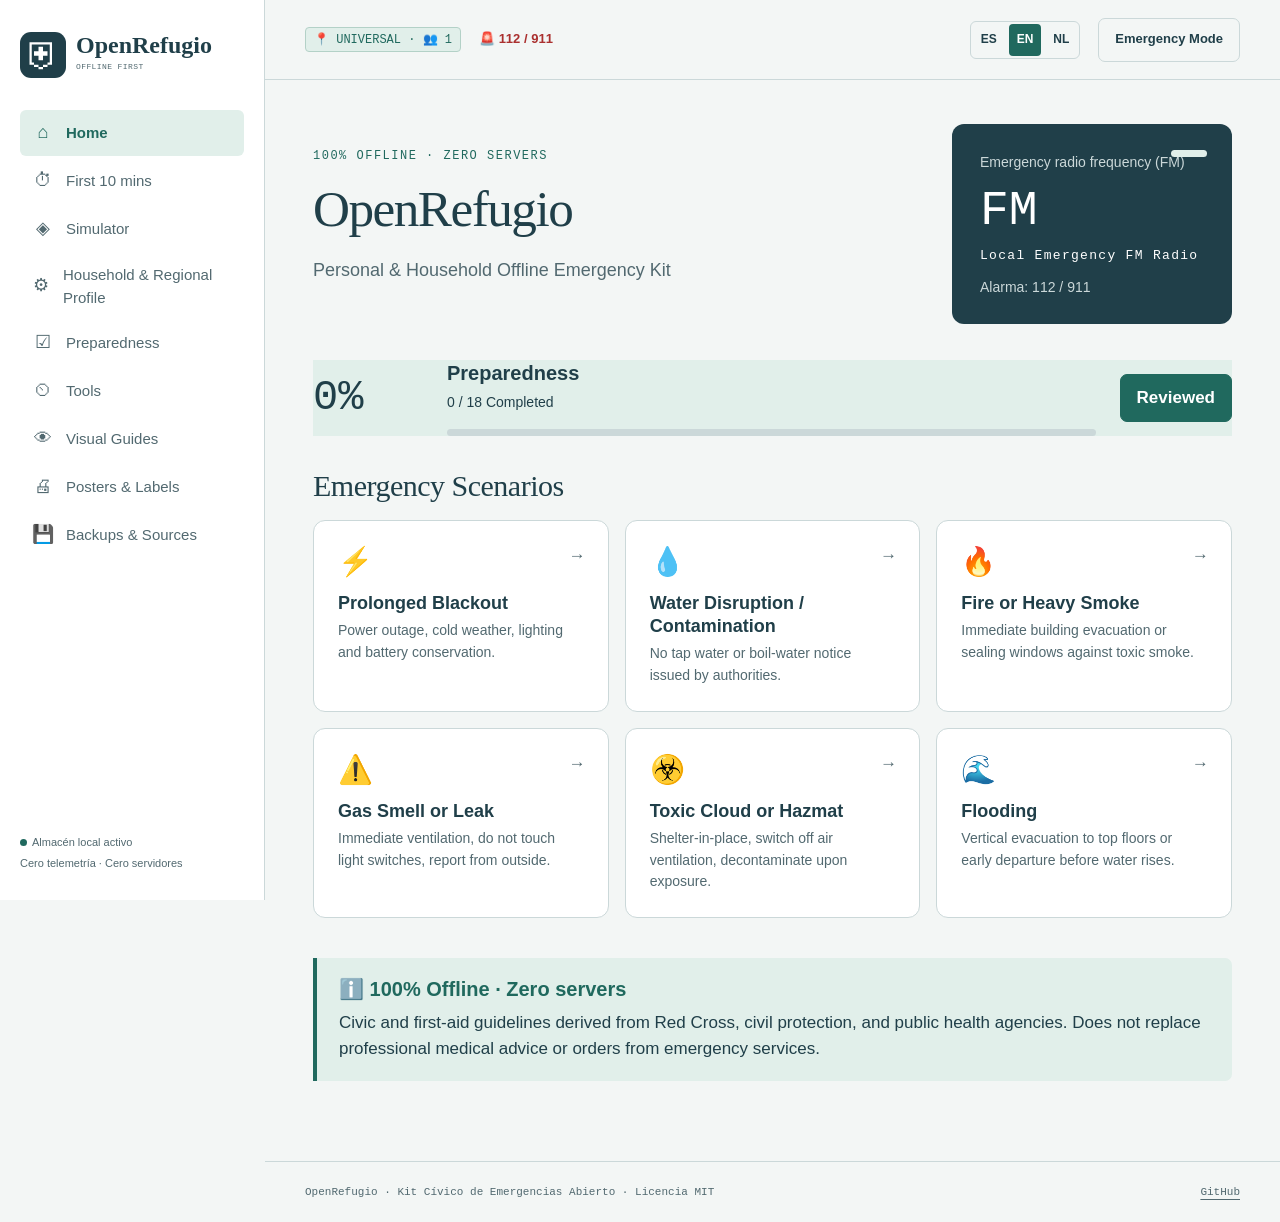
==== commit f7fd860a: "fix: marca completa en la barra lateral «OpenRefugio» a 32 px en Georgia no cabía en los 265 px de l" ====
--- a/open-refugio-portable.html
+++ b/open-refugio-portable.html
@@ -6,7 +6,7 @@
   <meta name="description" content="OpenRefugio · Kit Personal y Familiar de Emergencias Offline. 100% estático, seguro y sin servidores.">
   <title>OpenRefugio · Kit de Emergencias Offline</title>
   <style>:root{--paper:#f3f6f5;--white:#fff;--ink:#203f49;--muted:#526970;--line:#cbd8d9;--teal:#20695e;--mint:#e1efea;--red:#aa302f;--red-bg:#fff0ed;--amber:#805413;--amber-bg:#fff5df;--radius:12px;--body:Calibri,'Segoe UI',Arial,sans-serif;--display:Georgia,'Times New Roman',serif;--mono:Consolas,'Courier New',monospace}
-*{box-sizing:border-box}body{margin:0;background:var(--paper);color:var(--ink);font:17px/1.55 var(--body)}a{color:var(--teal);text-underline-offset:4px}button,input,select,textarea{font:inherit}button,a,input,select,textarea{-webkit-tap-highlight-color:transparent}button{cursor:pointer}button,a.button{min-height:44px;border:1px solid var(--line);border-radius:7px;padding:10px 16px;background:var(--white);color:var(--ink);text-decoration:none;font-weight:600}button:hover,a.button:hover{border-color:var(--teal);background:var(--mint)}:focus-visible{outline:3px solid var(--teal);outline-offset:4px}input,select,textarea{width:100%;min-height:46px;padding:10px 12px;border:1px solid var(--line);border-radius:7px;background:var(--white);color:var(--ink)}input[type=checkbox]{width:23px;min-height:23px;height:23px;accent-color:var(--teal);flex-shrink:0}input[type=file]{max-width:100%}textarea{resize:vertical;min-height:90px}label{display:block;font-size:15px;font-weight:600}small,.muted{color:var(--muted)}small{font-size:14px}h1,h2,h3,p{margin-top:0}h1{font:normal clamp(36px,4vw,56px)/1.08 var(--display);letter-spacing:-1.5px;margin-bottom:20px}h2{font:normal 30px/1.2 var(--display);letter-spacing:-.5px}h3{font-size:20px;line-height:1.3}p{margin-bottom:16px}li{margin-bottom:8px}ul,ol{padding-left:25px}.sidebar{position:fixed;inset:0 auto 0 0;width:265px;padding:28px 20px;background:var(--white);border-right:1px solid var(--line);display:flex;flex-direction:column;overflow:auto}.brand{display:flex;gap:12px;align-items:center;text-decoration:none;color:var(--ink);font:32px/1 var(--display);margin:4px 0 30px}.brand-icon{display:grid;place-items:center;background:var(--ink);color:var(--white);border-radius:11px;width:46px;height:46px;font:36px var(--body)}.brand small{display:block;font:8px/2.4 var(--mono);letter-spacing:.4px;white-space:nowrap}.mode-switch{display:flex;background:var(--paper);border:1px solid var(--line);border-radius:8px;padding:4px;margin-bottom:24px}.mode-switch button{font-size:13px;padding:7px 8px;flex:1;border:0;background:transparent;min-height:44px}.mode-switch button[aria-pressed=true]{background:var(--ink);color:var(--white)}.search-label{font-size:12px;color:var(--muted);margin-bottom:6px}#search{font-size:14px;margin-bottom:20px}.nav-label{font:11px var(--mono);letter-spacing:1.5px;color:var(--muted);margin:18px 12px 8px}.nav-link{display:flex;gap:12px;align-items:center;min-height:44px;padding:9px 12px;margin:2px 0;color:var(--muted);text-decoration:none;font-size:15px;border-radius:6px}.nav-link .symbol{font-size:18px;width:22px;text-align:center}.nav-link[aria-current=page]{color:var(--teal);background:var(--mint);font-weight:700}.nav-link:hover{background:var(--paper)}.sidebar-bottom{margin-top:auto;padding-top:30px;font-size:11px;color:var(--muted)}.sidebar-bottom small{display:block;font-size:11px;margin-top:4px}.local-dot{width:7px;height:7px;background:var(--teal);border-radius:50%;display:inline-block;margin-right:5px}.workspace{margin-left:265px}.topbar{height:80px;padding:0 40px;display:flex;justify-content:space-between;align-items:center;border-bottom:1px solid var(--line);font-size:13px;gap:12px}.topbar>div{display:flex;gap:18px;align-items:center}.quiet{background:transparent;font-size:13px}.call{display:inline-flex;align-items:center;min-height:44px;font-weight:700;color:var(--red);text-decoration:none;padding:11px 0;white-space:nowrap}main{max-width:1240px;min-height:80vh;padding:44px 48px 60px;margin:auto}.eyebrow{font:12px/1.5 var(--mono);letter-spacing:1.5px;text-transform:uppercase;color:var(--teal);margin-bottom:16px}.intro{max-width:660px;font-size:18px;color:var(--muted)}.hero{display:grid;grid-template-columns:minmax(0,1fr) 280px;gap:40px;align-items:center;margin-bottom:36px}.signal{background:var(--ink);color:var(--white);padding:25px 28px;border-radius:var(--radius);position:relative}.signal small{color:var(--line)}.signal strong{display:block;font:48px/1.1 var(--mono);margin:10px 0}.signal .frequency{font:13px var(--mono);letter-spacing:1.3px}.signal p{font-size:14px;margin:14px 0 0;color:var(--line)}.signal:before{content:'';position:absolute;width:36px;height:7px;top:26px;right:25px;background:var(--mint);border-radius:4px}.emergency-strip{display:flex;gap:24px;align-items:center;justify-content:space-between;background:var(--red-bg);border:1px solid #e5bcb4;border-radius:var(--radius);padding:24px;margin-bottom:34px}.emergency-strip h3{color:var(--red);margin-bottom:6px}.emergency-strip p{margin:0;font-size:15px}.primary,a.primary{background:var(--teal);border-color:var(--teal);color:var(--white)}.primary:hover,a.primary:hover{background:var(--ink);color:var(--white)}.danger-button,a.danger-button{background:var(--red);border-color:var(--red);color:var(--white);white-space:nowrap}.section-title{display:flex;justify-content:space-between;align-items:baseline;gap:20px;margin:32px 0 16px}.section-title h2{margin:0}.grid{display:grid;grid-template-columns:repeat(3,minmax(0,1fr));gap:16px}.grid.two{grid-template-columns:repeat(2,minmax(0,1fr))}.panel{background:var(--white);border:1px solid var(--line);border-radius:var(--radius);padding:24px;margin-bottom:20px;min-width:0}.grid .panel{margin:0}.scenario{display:block;text-decoration:none;color:var(--ink);min-height:152px;position:relative;transition:background .15s}.scenario:hover{background:var(--mint);border-color:var(--teal)}.scenario .symbol{display:block;font:28px var(--body);margin-bottom:14px}.scenario h3{font-size:18px;margin-bottom:5px}.scenario p{color:var(--muted);font-size:14px;margin:0;padding-right:10px}.scenario .arrow{position:absolute;top:22px;right:22px;color:var(--muted)}.readiness{display:grid;grid-template-columns:110px minmax(0,1fr) auto;align-items:center;gap:24px;background:var(--mint);border-color:#b3d1c7}.readiness strong{font:42px/1 var(--mono)}.readiness h3{margin:0 0 6px}.readiness p{font-size:14px;margin:0}.progress{height:7px;background:var(--line);border-radius:4px;overflow:hidden;margin-top:15px}.progress span{height:100%;display:block;background:var(--teal)}.actions{display:flex;gap:10px;align-items:center;flex-wrap:wrap;margin-top:20px}.warning{padding:18px 22px;border-left:4px solid var(--red);background:var(--red-bg);margin:20px 0;border-radius:0 7px 7px 0}.warning h3{color:var(--red);margin-bottom:8px}.warning p:last-child{margin:0}.info{background:var(--mint);border-left-color:var(--teal)}.info h3{color:var(--teal)}.amber{background:var(--amber-bg);border-left-color:var(--amber)}.steps{list-style:none;padding:0;counter-reset:step}.steps li{display:flex;gap:20px;padding:18px 0;border-bottom:1px solid var(--line);counter-increment:step;align-items:flex-start}.steps li:before{content:counter(step,decimal-leading-zero);font:22px var(--mono);color:var(--teal);width:35px;flex-shrink:0}.steps strong{display:block;margin-bottom:5px}.steps p{margin:0}.checkrow{display:flex;gap:14px;padding:14px 0;border-bottom:1px solid var(--line);font-weight:400;align-items:flex-start;cursor:pointer}.checkrow:last-child{border:0}.checkrow strong{display:block;font-weight:600}.checkrow small{display:block;font-weight:400}.checked strong{text-decoration:line-through;color:var(--muted)}.form-grid{display:grid;grid-template-columns:repeat(3,minmax(0,1fr));gap:20px}.field small{display:block;margin-top:5px}.field label{margin-bottom:6px}.wide{grid-column:1/-1}.stat{font:36px var(--mono);margin-bottom:7px}.stat small{font:15px var(--body)}.resource-line{display:flex;align-items:center;justify-content:space-between;gap:15px;border-bottom:1px solid var(--line);padding:12px 0}.resource-line:last-child{border:0}.resource-line strong{font-family:var(--mono)}.empty{padding:24px;background:var(--paper);border:1px dashed var(--line);border-radius:7px}.tag{display:inline-block;font:11px var(--mono);padding:5px 8px;border:1px solid var(--line);border-radius:4px;margin:0 5px 5px 0}.timeline{border-left:2px solid var(--line);padding-left:25px}.timeline>div{padding:0 0 25px;position:relative}.timeline>div:before{content:'';position:absolute;left:-31px;top:6px;height:10px;width:10px;border-radius:50%;background:var(--teal)}.timeline h3{margin-bottom:7px}.timeline p{margin:0}.source{font-size:13px;color:var(--muted);margin:20px 0 0}.source a{overflow-wrap:anywhere}details{background:var(--white);border:1px solid var(--line);border-radius:8px;margin:12px 0}summary{padding:18px 22px;font-weight:700;cursor:pointer;min-height:52px}details .detail{padding:0 22px 22px}details .detail p:last-child{margin:0}.phrase{padding:17px 0;border-bottom:1px solid var(--line)}.phrase strong{display:block;font-size:22px}.phrase span{display:block;color:var(--muted)}.phrase small{font-size:15px}.message{font:17px/1.8 var(--mono);background:var(--paper);padding:20px;border-radius:7px;overflow-wrap:anywhere}table{width:100%;border-collapse:collapse;font-size:15px}th,td{text-align:left;border-bottom:1px solid var(--line);padding:12px 8px;overflow-wrap:anywhere}.table-wrap{overflow:auto}footer{display:flex;justify-content:space-between;flex-wrap:wrap;gap:18px;border-top:1px solid var(--line);padding:24px 40px;font:11px var(--mono);color:var(--muted)}footer a{color:var(--muted)}.notice{position:fixed;bottom:20px;left:50%;transform:translateX(-50%);max-width:calc(100% - 30px);padding:16px 24px;background:var(--ink);color:var(--white);border-radius:8px;box-shadow:0 5px 20px #203f4930;z-index:100;font-size:15px}.skip{position:fixed;top:-100px;left:20px;z-index:200;background:white;padding:15px}.skip:focus{top:10px}[hidden]{display:none!important}body.emergency main{font-size:21px}body.emergency .steps{font-size:23px}body.emergency .scenario h3{font-size:23px}body.emergency .scenario{min-height:180px}body.emergency .mode-switch button[aria-pressed=true]{background:var(--red)}.contact-card h3{margin-bottom:6px}.contact-card p{white-space:pre-wrap;overflow-wrap:anywhere}.contact-card a{font-family:var(--mono)}
+*{box-sizing:border-box}body{margin:0;background:var(--paper);color:var(--ink);font:17px/1.55 var(--body)}a{color:var(--teal);text-underline-offset:4px}button,input,select,textarea{font:inherit}button,a,input,select,textarea{-webkit-tap-highlight-color:transparent}button{cursor:pointer}button,a.button{min-height:44px;border:1px solid var(--line);border-radius:7px;padding:10px 16px;background:var(--white);color:var(--ink);text-decoration:none;font-weight:600}button:hover,a.button:hover{border-color:var(--teal);background:var(--mint)}:focus-visible{outline:3px solid var(--teal);outline-offset:4px}input,select,textarea{width:100%;min-height:46px;padding:10px 12px;border:1px solid var(--line);border-radius:7px;background:var(--white);color:var(--ink)}input[type=checkbox]{width:23px;min-height:23px;height:23px;accent-color:var(--teal);flex-shrink:0}input[type=file]{max-width:100%}textarea{resize:vertical;min-height:90px}label{display:block;font-size:15px;font-weight:600}small,.muted{color:var(--muted)}small{font-size:14px}h1,h2,h3,p{margin-top:0}h1{font:normal clamp(36px,4vw,56px)/1.08 var(--display);letter-spacing:-1.5px;margin-bottom:20px}h2{font:normal 30px/1.2 var(--display);letter-spacing:-.5px}h3{font-size:20px;line-height:1.3}p{margin-bottom:16px}li{margin-bottom:8px}ul,ol{padding-left:25px}.sidebar{position:fixed;inset:0 auto 0 0;width:265px;padding:28px 20px;background:var(--white);border-right:1px solid var(--line);display:flex;flex-direction:column;overflow:auto}.brand{display:flex;gap:10px;align-items:center;text-decoration:none;color:var(--ink);font:24px/1 var(--display);white-space:nowrap;margin:4px 0 30px}.brand-icon{display:grid;place-items:center;background:var(--ink);color:var(--white);border-radius:11px;width:46px;height:46px;font:36px var(--body)}.brand small{display:block;font:8px/2.4 var(--mono);letter-spacing:.4px;white-space:nowrap}.mode-switch{display:flex;background:var(--paper);border:1px solid var(--line);border-radius:8px;padding:4px;margin-bottom:24px}.mode-switch button{font-size:13px;padding:7px 8px;flex:1;border:0;background:transparent;min-height:44px}.mode-switch button[aria-pressed=true]{background:var(--ink);color:var(--white)}.search-label{font-size:12px;color:var(--muted);margin-bottom:6px}#search{font-size:14px;margin-bottom:20px}.nav-label{font:11px var(--mono);letter-spacing:1.5px;color:var(--muted);margin:18px 12px 8px}.nav-link{display:flex;gap:12px;align-items:center;min-height:44px;padding:9px 12px;margin:2px 0;color:var(--muted);text-decoration:none;font-size:15px;border-radius:6px}.nav-link .symbol{font-size:18px;width:22px;text-align:center}.nav-link[aria-current=page]{color:var(--teal);background:var(--mint);font-weight:700}.nav-link:hover{background:var(--paper)}.sidebar-bottom{margin-top:auto;padding-top:30px;font-size:11px;color:var(--muted)}.sidebar-bottom small{display:block;font-size:11px;margin-top:4px}.local-dot{width:7px;height:7px;background:var(--teal);border-radius:50%;display:inline-block;margin-right:5px}.workspace{margin-left:265px}.topbar{height:80px;padding:0 40px;display:flex;justify-content:space-between;align-items:center;border-bottom:1px solid var(--line);font-size:13px;gap:12px}.topbar>div{display:flex;gap:18px;align-items:center}.quiet{background:transparent;font-size:13px}.call{display:inline-flex;align-items:center;min-height:44px;font-weight:700;color:var(--red);text-decoration:none;padding:11px 0;white-space:nowrap}main{max-width:1240px;min-height:80vh;padding:44px 48px 60px;margin:auto}.eyebrow{font:12px/1.5 var(--mono);letter-spacing:1.5px;text-transform:uppercase;color:var(--teal);margin-bottom:16px}.intro{max-width:660px;font-size:18px;color:var(--muted)}.hero{display:grid;grid-template-columns:minmax(0,1fr) 280px;gap:40px;align-items:center;margin-bottom:36px}.signal{background:var(--ink);color:var(--white);padding:25px 28px;border-radius:var(--radius);position:relative}.signal small{color:var(--line)}.signal strong{display:block;font:48px/1.1 var(--mono);margin:10px 0}.signal .frequency{font:13px var(--mono);letter-spacing:1.3px}.signal p{font-size:14px;margin:14px 0 0;color:var(--line)}.signal:before{content:'';position:absolute;width:36px;height:7px;top:26px;right:25px;background:var(--mint);border-radius:4px}.emergency-strip{display:flex;gap:24px;align-items:center;justify-content:space-between;background:var(--red-bg);border:1px solid #e5bcb4;border-radius:var(--radius);padding:24px;margin-bottom:34px}.emergency-strip h3{color:var(--red);margin-bottom:6px}.emergency-strip p{margin:0;font-size:15px}.primary,a.primary{background:var(--teal);border-color:var(--teal);color:var(--white)}.primary:hover,a.primary:hover{background:var(--ink);color:var(--white)}.danger-button,a.danger-button{background:var(--red);border-color:var(--red);color:var(--white);white-space:nowrap}.section-title{display:flex;justify-content:space-between;align-items:baseline;gap:20px;margin:32px 0 16px}.section-title h2{margin:0}.grid{display:grid;grid-template-columns:repeat(3,minmax(0,1fr));gap:16px}.grid.two{grid-template-columns:repeat(2,minmax(0,1fr))}.panel{background:var(--white);border:1px solid var(--line);border-radius:var(--radius);padding:24px;margin-bottom:20px;min-width:0}.grid .panel{margin:0}.scenario{display:block;text-decoration:none;color:var(--ink);min-height:152px;position:relative;transition:background .15s}.scenario:hover{background:var(--mint);border-color:var(--teal)}.scenario .symbol{display:block;font:28px var(--body);margin-bottom:14px}.scenario h3{font-size:18px;margin-bottom:5px}.scenario p{color:var(--muted);font-size:14px;margin:0;padding-right:10px}.scenario .arrow{position:absolute;top:22px;right:22px;color:var(--muted)}.readiness{display:grid;grid-template-columns:110px minmax(0,1fr) auto;align-items:center;gap:24px;background:var(--mint);border-color:#b3d1c7}.readiness strong{font:42px/1 var(--mono)}.readiness h3{margin:0 0 6px}.readiness p{font-size:14px;margin:0}.progress{height:7px;background:var(--line);border-radius:4px;overflow:hidden;margin-top:15px}.progress span{height:100%;display:block;background:var(--teal)}.actions{display:flex;gap:10px;align-items:center;flex-wrap:wrap;margin-top:20px}.warning{padding:18px 22px;border-left:4px solid var(--red);background:var(--red-bg);margin:20px 0;border-radius:0 7px 7px 0}.warning h3{color:var(--red);margin-bottom:8px}.warning p:last-child{margin:0}.info{background:var(--mint);border-left-color:var(--teal)}.info h3{color:var(--teal)}.amber{background:var(--amber-bg);border-left-color:var(--amber)}.steps{list-style:none;padding:0;counter-reset:step}.steps li{display:flex;gap:20px;padding:18px 0;border-bottom:1px solid var(--line);counter-increment:step;align-items:flex-start}.steps li:before{content:counter(step,decimal-leading-zero);font:22px var(--mono);color:var(--teal);width:35px;flex-shrink:0}.steps strong{display:block;margin-bottom:5px}.steps p{margin:0}.checkrow{display:flex;gap:14px;padding:14px 0;border-bottom:1px solid var(--line);font-weight:400;align-items:flex-start;cursor:pointer}.checkrow:last-child{border:0}.checkrow strong{display:block;font-weight:600}.checkrow small{display:block;font-weight:400}.checked strong{text-decoration:line-through;color:var(--muted)}.form-grid{display:grid;grid-template-columns:repeat(3,minmax(0,1fr));gap:20px}.field small{display:block;margin-top:5px}.field label{margin-bottom:6px}.wide{grid-column:1/-1}.stat{font:36px var(--mono);margin-bottom:7px}.stat small{font:15px var(--body)}.resource-line{display:flex;align-items:center;justify-content:space-between;gap:15px;border-bottom:1px solid var(--line);padding:12px 0}.resource-line:last-child{border:0}.resource-line strong{font-family:var(--mono)}.empty{padding:24px;background:var(--paper);border:1px dashed var(--line);border-radius:7px}.tag{display:inline-block;font:11px var(--mono);padding:5px 8px;border:1px solid var(--line);border-radius:4px;margin:0 5px 5px 0}.timeline{border-left:2px solid var(--line);padding-left:25px}.timeline>div{padding:0 0 25px;position:relative}.timeline>div:before{content:'';position:absolute;left:-31px;top:6px;height:10px;width:10px;border-radius:50%;background:var(--teal)}.timeline h3{margin-bottom:7px}.timeline p{margin:0}.source{font-size:13px;color:var(--muted);margin:20px 0 0}.source a{overflow-wrap:anywhere}details{background:var(--white);border:1px solid var(--line);border-radius:8px;margin:12px 0}summary{padding:18px 22px;font-weight:700;cursor:pointer;min-height:52px}details .detail{padding:0 22px 22px}details .detail p:last-child{margin:0}.phrase{padding:17px 0;border-bottom:1px solid var(--line)}.phrase strong{display:block;font-size:22px}.phrase span{display:block;color:var(--muted)}.phrase small{font-size:15px}.message{font:17px/1.8 var(--mono);background:var(--paper);padding:20px;border-radius:7px;overflow-wrap:anywhere}table{width:100%;border-collapse:collapse;font-size:15px}th,td{text-align:left;border-bottom:1px solid var(--line);padding:12px 8px;overflow-wrap:anywhere}.table-wrap{overflow:auto}footer{display:flex;justify-content:space-between;flex-wrap:wrap;gap:18px;border-top:1px solid var(--line);padding:24px 40px;font:11px var(--mono);color:var(--muted)}footer a{color:var(--muted)}.notice{position:fixed;bottom:20px;left:50%;transform:translateX(-50%);max-width:calc(100% - 30px);padding:16px 24px;background:var(--ink);color:var(--white);border-radius:8px;box-shadow:0 5px 20px #203f4930;z-index:100;font-size:15px}.skip{position:fixed;top:-100px;left:20px;z-index:200;background:white;padding:15px}.skip:focus{top:10px}[hidden]{display:none!important}body.emergency main{font-size:21px}body.emergency .steps{font-size:23px}body.emergency .scenario h3{font-size:23px}body.emergency .scenario{min-height:180px}body.emergency .mode-switch button[aria-pressed=true]{background:var(--red)}.contact-card h3{margin-bottom:6px}.contact-card p{white-space:pre-wrap;overflow-wrap:anywhere}.contact-card a{font-family:var(--mono)}
 @media(min-width:1500px){main{padding-top:60px}.grid{gap:20px}}
 @media(max-width:1100px){.sidebar{width:230px;padding:24px 15px}.workspace{margin-left:230px}main{padding:32px 28px}.hero{grid-template-columns:1fr 220px;gap:22px}.signal{padding:22px}.topbar{padding:0 28px}.form-grid{grid-template-columns:repeat(2,minmax(0,1fr))}.grid{grid-template-columns:repeat(2,minmax(0,1fr))}.readiness{grid-template-columns:90px 1fr}.readiness .button{grid-column:2}.emergency-strip{align-items:flex-start}}
 @media(max-width:760px){.sidebar{position:relative;width:100%;padding:20px;overflow:visible;border-right:0;border-bottom:1px solid var(--line)}.brand{margin:0 0 20px}.sidebar-bottom{display:none}.mode-switch{position:absolute;right:18px;top:23px;margin:0;max-width:220px}.search-label{margin-top:8px}#search{margin-bottom:10px}#navigation{display:flex;overflow:auto;gap:6px;padding:4px 0;max-width:100%}.nav-label{display:none}.nav-link{white-space:nowrap;flex-shrink:0;border:1px solid var(--line);font-size:14px;padding:7px 10px}.workspace{margin:0}.topbar{height:auto;min-height:64px;padding:12px 20px;flex-wrap:wrap}.topbar>div{gap:14px}.topbar .quiet{font-size:12px;padding:7px 10px}main{padding:30px 20px 40px}.hero{grid-template-columns:1fr;gap:20px}.signal{display:grid;grid-template-columns:1fr auto;gap:0 20px}.signal strong{grid-column:2;grid-row:1/4;margin:12px 0;font-size:36px}.signal:before{display:none}.signal p{grid-column:1/-1;margin-top:10px}.emergency-strip{display:block;padding:20px}.emergency-strip .button{display:inline-block;margin-top:18px}.grid,.grid.two{grid-template-columns:1fr 1fr;gap:12px}.scenario{padding:19px;min-height:180px}.panel{padding:20px}.form-grid{grid-template-columns:1fr 1fr;gap:15px}.readiness{gap:14px}.section-title{align-items:flex-start}.section-title small{font-size:12px}.section-title h2{font-size:26px}footer{padding:24px 20px}.intro{font-size:17px}body.emergency .grid{grid-template-columns:1fr}.actions .button{flex-grow:1;text-align:center}}
@@ -49,6 +49,64 @@
 .lang-btn{font-size:12px;font-weight:700;padding:4px 8px;border:0;background:transparent;border-radius:4px;min-height:32px;cursor:pointer}
 .lang-btn[aria-pressed=true]{background:var(--teal);color:var(--white)}
 .profile-badge{display:inline-flex;align-items:center;gap:6px;font:12px var(--mono);background:var(--mint);color:var(--teal);padding:4px 8px;border-radius:4px;border:1px solid #b3d1c7}
+
+/* Carteles imprimibles A4 y etiquetas térmicas (compositor de #posters) */
+.poster-controls{display:grid;grid-template-columns:1fr 1.3fr 1.2fr 1fr;gap:18px;margin-bottom:8px}
+.poster-preview{margin:28px auto 20px;max-width:820px}
+.poster-preview-label{display:flex;justify-content:space-between;font:12px var(--mono);letter-spacing:1px;color:var(--muted);margin-bottom:8px}
+.print-poster{--poster-accent:#20695e;background:#fff;color:#111;border:2px solid #111;overflow:hidden;display:grid;grid-template-columns:1fr;grid-template-rows:60% 1fr;width:100%;aspect-ratio:210/297;box-shadow:0 10px 35px #203f4920}
+.poster-visual{min-width:0;background:#e8efec;display:grid;place-items:center;overflow:hidden;border-bottom:3px solid var(--poster-accent)}
+.poster-visual img{width:100%;height:100%;object-fit:contain;object-position:center}
+.poster-copy{padding:3.5% 5% 4%;display:flex;flex-direction:column;min-width:0}
+.poster-language{padding:0 0 4%;margin:0 0 4%;border-bottom:2px solid #111}
+.poster-language>span{display:block;font:700 12px var(--mono);letter-spacing:1.5px;text-transform:uppercase;margin-bottom:10px;color:var(--poster-accent)}
+.poster-language h2{font:900 clamp(24px,3vw,45px)/.98 var(--body);letter-spacing:-1.5px;margin:0 0 14px;text-transform:uppercase}
+.poster-language p{font-size:clamp(14px,1.45vw,21px);line-height:1.3;margin:0 0 10px}
+.poster-language strong{font-size:clamp(13px,1.2vw,18px);line-height:1.3}
+.poster-language:last-of-type{border-bottom:0}
+.poster-footer{margin-top:auto;border-top:3px solid #111;padding-top:10px;display:flex;justify-content:space-between;gap:14px;font:11px/1.25 var(--mono);color:#111}
+.poster-red{--poster-accent:#9f2424}.poster-amber{--poster-accent:#78500d}
+.poster-mono .poster-visual img,.poster-small .poster-visual img,.poster-large .poster-visual img{filter:grayscale(1) contrast(1.6)}
+.poster-mono{--poster-accent:#000}
+.poster-columns .poster-copy{display:grid;grid-template-columns:repeat(3,1fr);gap:6mm;align-content:start}
+.poster-columns .poster-language{border:0;margin:0;padding:0}
+.poster-columns .poster-footer{grid-column:1/-1}
+.poster-a4h{aspect-ratio:297/210;grid-template-columns:70.7% 1fr;grid-template-rows:1fr}
+.poster-a4h .poster-visual{border-bottom:0;border-right:3px solid var(--poster-accent)}
+.poster-a4h .poster-language h2{font-size:clamp(18px,2.4vw,36px)}
+.poster-a4h .poster-language p{font-size:clamp(12px,1.2vw,17px)}
+.poster-a4h .poster-language strong{font-size:clamp(11px,1.05vw,15px)}
+.poster-large{aspect-ratio:101.6/152.4;grid-template-rows:50% 1fr}
+.poster-large .poster-copy{padding:3mm 4mm}
+.poster-large .poster-language>span{font-size:clamp(6px,.9vw,10px);margin-bottom:2px}
+.poster-large .poster-language h2{font-size:clamp(14px,2.6vw,34px);line-height:1;letter-spacing:-.5px;margin-bottom:4px}
+.poster-large .poster-language p{font-size:clamp(9px,1.5vw,17px);font-weight:700;line-height:1.15;margin:0 0 4px}
+.poster-large .poster-language strong{font-size:clamp(8px,1.2vw,14px);font-weight:800}
+.poster-large .poster-footer{padding-top:3px;border-top:1px solid #000;font-size:clamp(6px,.7vw,9px)}
+.poster-small{grid-template-columns:39% 61%;box-shadow:0 5px 20px #203f4920}
+.poster-small .poster-visual{border-bottom:0;border-right:2px solid var(--poster-accent)}
+.poster-small .poster-copy{padding:4%}
+.poster-small .poster-language{border:0;margin:0;padding:0}
+.poster-small .poster-language>span{font-size:clamp(6px,.9vw,10px);margin-bottom:2px;color:#000}
+.poster-small .poster-language h2{font-size:clamp(12px,2.4vw,26px);line-height:.95;letter-spacing:-.5px;margin-bottom:4px}
+.poster-small .poster-language p{font-size:clamp(8px,1.25vw,13px);font-weight:700;line-height:1.05;margin:0}
+.poster-small .poster-language strong{display:none}
+.poster-small .poster-footer{padding-top:3px;border-top:1px solid #000;font-size:clamp(5px,.7vw,8px)}
+.poster-small .poster-footer span{display:none}
+.poster-tiny .poster-footer{display:none}
+#poster-print-root[data-mode=all] .print-poster{margin-bottom:24px}
+/* Señales de advertencia: banda superior, pictograma vectorial propio y frase de acción. */
+.poster-sign{--sign-accent:#20695e;grid-template-columns:1fr;grid-template-rows:auto 1fr auto;border:2.2mm solid #111;background:#fff}
+.sign-band{display:flex;justify-content:space-between;align-items:center;gap:10px;background:var(--sign-accent);color:#fff;padding:.45em .6em;font:900 clamp(15px,2.4vw,32px)/1 var(--body);letter-spacing:1.2px}
+.sign-band small{font:700 .32em var(--mono);letter-spacing:2px;white-space:nowrap}
+.sign-peligro,.sign-prohibido{--sign-accent:#9f2424}.sign-advertencia{--sign-accent:#78500d}.sign-emergencia{--sign-accent:#1c7a44}
+.sign-picto{display:grid;place-items:center;padding:4%;min-height:0;color:#111;border-bottom:.8mm solid #111}
+.sign-picto svg{width:100%;height:100%;max-height:100%}
+.sign-lines{padding:2.5% 4%;display:flex;flex-direction:column;gap:4px}
+.sign-lines p{margin:0;font-size:clamp(10px,1.4vw,18px);line-height:1.25}
+.poster-mono .sign-band{background:#111}
+@media(max-width:760px){.poster-controls{grid-template-columns:1fr 1fr}.print-poster{grid-template-columns:1fr;grid-template-rows:auto 1fr;aspect-ratio:auto}.poster-a4 .poster-visual,.poster-large .poster-visual{aspect-ratio:1.45}.poster-a4h{grid-template-columns:1fr;grid-template-rows:auto 1fr}.poster-a4h .poster-visual{aspect-ratio:1.6;border-right:0;border-bottom:3px solid var(--poster-accent)}.poster-columns .poster-copy{grid-template-columns:1fr}.poster-copy{padding:24px}.poster-language h2{font-size:28px}.poster-language p{font-size:16px}.poster-small{grid-template-columns:39% 61%}.poster-small .poster-visual{aspect-ratio:auto}.poster-small .poster-copy{padding:4%}.poster-small .poster-language h2{font-size:clamp(12px,4.2vw,18px)}.poster-small .poster-language p{font-size:clamp(8px,2.4vw,11px)}.poster-sign{grid-template-columns:1fr;grid-template-rows:auto 1fr auto}.poster-sign .sign-picto{min-height:190px}.poster-sign .sign-picto svg{height:auto}}
+@media print{body.poster-printing{padding-bottom:0!important}body.poster-printing .sidebar,body.poster-printing .topbar,body.poster-printing .workspace>footer,body.poster-printing main>*:not(.poster-preview),body.poster-printing .poster-preview>.poster-preview-label{display:none!important}body.poster-printing .poster-preview{margin:0!important;max-width:none!important}body.poster-printing #poster-print-root{display:block!important}body.poster-printing .print-poster{box-shadow:none;border:0;break-after:page;page-break-after:always}body.poster-printing .print-poster:last-child{break-after:auto;page-break-after:auto}body.poster-printing .poster-copy{padding:6mm}body.poster-printing .poster-language h2{font-size:28pt}body.poster-printing .poster-language p{font-size:13pt}body.poster-printing .poster-language strong{font-size:11pt}body.poster-printing .print-poster:not(.poster-tiny) .poster-footer{display:flex!important}body.poster-printing .poster-tiny .poster-footer{display:none!important}body.poster-printing .poster-a4h .poster-language h2{font-size:20pt}body.poster-printing .poster-a4h .poster-language p{font-size:11pt}body.poster-printing .poster-a4h .poster-language strong{font-size:9.5pt}body.poster-printing .poster-a4.poster-columns .poster-copy{padding:5mm 6mm;gap:6mm}body.poster-printing .poster-a4.poster-columns .poster-language h2{font-size:24pt}body.poster-printing .poster-a4.poster-columns .poster-language p{font-size:12pt}body.poster-printing .poster-a4.poster-columns .poster-language strong{font-size:11pt}body.poster-printing .poster-large .poster-copy{padding:3mm;gap:3mm}body.poster-printing .poster-large .poster-language>span{font-size:8pt}body.poster-printing .poster-large .poster-language h2{font-size:18pt}body.poster-printing .poster-large .poster-language p{font-size:12pt;font-weight:700}body.poster-printing .poster-large .poster-language strong{font-size:12pt;font-weight:800}body.poster-printing .poster-large .poster-footer{font-size:7pt}body.poster-printing .poster-small{grid-template-columns:39% 61%}body.poster-printing .poster-small .poster-copy{padding:1.5mm}body.poster-printing .poster-small .poster-language>span{font-size:var(--ps-span,7pt);margin-bottom:1mm}body.poster-printing .poster-small .poster-language h2{font-size:var(--ps-title,13pt);margin-bottom:1mm}body.poster-printing .poster-small .poster-language p{font-size:var(--ps-p,8.5pt);font-weight:700}body.poster-printing .poster-small .poster-footer{font-size:var(--ps-foot,6pt);padding-top:.7mm}body.poster-printing .poster-sign{border:2.2mm solid #111}body.poster-printing .sign-band{font-size:20pt}body.poster-printing .sign-lines p{font-size:12.5pt}body.poster-printing .poster-a4h .sign-band{font-size:14pt}body.poster-printing .poster-a4h .sign-lines p{font-size:10.5pt}body.poster-printing .poster-large .sign-band{font-size:11pt}body.poster-printing .poster-large .sign-lines p{font-size:9.5pt}}
 </style>
   
   
@@ -81,6 +139,7 @@
     </footer>
   </div>
 
+  
   
   
   
@@ -211,6 +270,25 @@
       postersTitle: 'Carteles y Etiquetas Térmicas Imprimibles',
       postersDesc: 'Genera carteles de emergencia en A4 o etiquetas adhesivas para rollos térmicos tipo MUNBYN.',
       printNow: 'Imprimir',
+      postersType: 'Tipo de cartel',
+      postersTypeGuide: 'Ilustración paso a paso',
+      postersTypeSign: 'Señal de advertencia',
+      postersInfo: 'Información',
+      postersFormat: 'Papel o etiqueta',
+      postersLanguage: 'Idioma',
+      postersLangAll: 'ES + EN + NL',
+      postersMono: 'Vista previa en blanco y negro',
+      postersMonoHint: 'Se activa automáticamente en los formatos térmicos MUNBYN. Aumenta el contraste para impresión térmica.',
+      postersPrintThis: 'Imprimir este cartel',
+      postersPrintAll: 'Imprimir los 11 en A4',
+      postersPreview: 'VISTA PREVIA',
+      postersHelpA4: 'Cartel para pared. Puedes imprimir uno o la colección completa; cada cartel ocupa una hoja.',
+      postersHelpSmall: 'En esta medida caben el titular y la acción clave, en un idioma. Usa papel continuo o etiqueta troquelada del tamaño elegido.',
+      postersHelpLarge: 'Admite uno o tres idiomas. La composición aprovecha la etiqueta MUNBYN de 4 × 6 in (101,6 × 152,4 mm). El blanco y negro de alto contraste se activa solo, como pide la impresión térmica.',
+      postersHelpSign: 'Cartel-señal para pared: banda superior, pictograma vectorial propio y la frase de acción. Imprime uno o la colección completa. Las etiquetas pequeñas no se ofrecen porque una señal necesita pictograma completo.',
+      postersHelpSignLarge: 'Señal de alto contraste para la etiqueta MUNBYN de 4 × 6 in. Un idioma, pictograma vectorial y frase de acción en negrita; el blanco y negro se activa solo, como pide la impresión térmica.',
+      postersTips: 'Ajustes recomendados para MUNBYN',
+      postersTipsBody: 'En el diálogo de impresión: escala 100 %, márgenes «ninguno», sin encabezados ni pies. En térmica, selecciona blanco y negro y prueba una sola etiqueta antes de una tirada; si el texto sale fino, sube la densidad u «oscuridad» en la aplicación de la impresora. Si el controlador gira la salida, cambia su orientación; no uses «ajustar a página».',
 
       // Disclaimer
       disclaimerText: 'Información civil y sanitaria basada en recomendaciones oficiales de la Cruz Roja, Protección Civil y ministerios de salud. No sustituye el criterio médico ni las instrucciones de los servicios de emergencia.'
@@ -321,6 +399,25 @@
       postersTitle: 'Printable Posters & Thermal Labels',
       postersDesc: 'Generate printable A4 emergency notices or adhesive roll labels for MUNBYN thermal printers.',
       printNow: 'Print',
+      postersType: 'Poster type',
+      postersTypeGuide: 'Step-by-step illustration',
+      postersTypeSign: 'Warning sign',
+      postersInfo: 'Information',
+      postersFormat: 'Paper or label',
+      postersLanguage: 'Language',
+      postersLangAll: 'ES + EN + NL',
+      postersMono: 'Black and white preview',
+      postersMonoHint: 'Turns on automatically for MUNBYN thermal formats. Increases contrast for thermal printing.',
+      postersPrintThis: 'Print this poster',
+      postersPrintAll: 'Print all 11 on A4',
+      postersPreview: 'PREVIEW',
+      postersHelpA4: 'Wall poster. Print one or the full collection; each poster fills one sheet.',
+      postersHelpSmall: 'At this size only the headline and key action fit, in one language. Use continuous paper or a die-cut label of the chosen size.',
+      postersHelpLarge: 'Fits one or three languages. The layout targets the MUNBYN 4 × 6 in label (101.6 × 152.4 mm). High-contrast black and white turns on automatically, as thermal printing requires.',
+      postersHelpSign: 'Wall sign: header band, original vector pictogram and the action line. Print one or the full collection. Small labels are not offered because a sign needs the full pictogram.',
+      postersHelpSignLarge: 'High-contrast sign for the MUNBYN 4 × 6 in label. One language, vector pictogram and bold action line; black and white turns on automatically, as thermal printing requires.',
+      postersTips: 'Recommended MUNBYN settings',
+      postersTipsBody: 'In the print dialog: scale 100 %, margins «none», no headers or footers. For thermal printing, choose black and white and test a single label before a batch; if text prints thin, raise the density or «darkness» in the printer app. If the driver rotates the output, change its orientation; do not use «fit to page».',
 
       // Disclaimer
       disclaimerText: 'Civic and first-aid guidelines derived from Red Cross, civil protection, and public health agencies. Does not replace professional medical advice or orders from emergency services.'
@@ -431,6 +528,25 @@
       postersTitle: 'Afdrukbare Posters en Thermische Labels',
       postersDesc: 'Maak A4 noodposters of zelfklevende etiketten voor MUNBYN thermische printers.',
       printNow: 'Afdrukken',
+      postersType: 'Type poster',
+      postersTypeGuide: 'Illustratie stap voor stap',
+      postersTypeSign: 'Waarschuwingsbord',
+      postersInfo: 'Informatie',
+      postersFormat: 'Papier of etiket',
+      postersLanguage: 'Taal',
+      postersLangAll: 'ES + EN + NL',
+      postersMono: 'Zwart-wit voorbeeld',
+      postersMonoHint: 'Schakelt automatisch in bij MUNBYN thermische formaten. Verhoogt het contrast voor thermische afdruk.',
+      postersPrintThis: 'Dit poster afdrukken',
+      postersPrintAll: 'Alle 11 op A4 afdrukken',
+      postersPreview: 'VOORBEELD',
+      postersHelpA4: 'Poster voor aan de muur. Print er een of de hele collectie; elk poster vult een vel.',
+      postersHelpSmall: 'In dit formaat passen alleen de kop en de belangrijkste actie, in één taal. Gebruik continu papier of een gestanst etiket van het gekozen formaat.',
+      postersHelpLarge: 'Geschikt voor één of drie talen. De opmaak is gericht op het MUNBYN-etiket van 4 × 6 in (101,6 × 152,4 mm). Hoog-contrast zwart-wit schakelt automatisch in, zoals thermische afdruk vereist.',
+      postersHelpSign: 'Bord voor aan de muur: band bovenaan, eigen vectorpictogram en de actieregel. Print er een of de hele collectie. Kleine etiketten worden niet aangeboden omdat een bord het volledige pictogram nodig heeft.',
+      postersHelpSignLarge: 'Bord met hoog contrast voor het MUNBYN-etiket van 4 × 6 in. Eén taal, vectorpictogram en actieregel in vet; zwart-wit schakelt automatisch in, zoals thermische afdruk vereist.',
+      postersTips: 'Aanbevolen MUNBYN-instellingen',
+      postersTipsBody: 'In het afdrukdialoogvenster: schaal 100 %, marges «geen», zonder kop- of voettekst. Kies bij thermische afdruk zwart-wit en test eerst één etiket voor een hele reeks; als tekst te fijn print, verhoog dan de dichtheid of «donker» in de printerapp. Draait het stuurprogramma de uitvoer, wijzig dan de oriëntatie; gebruik geen «aanpassen aan pagina».',
 
       // Disclaimer
       disclaimerText: 'Informatie samengesteld op basis van adviezen van Rode Kruis, Veiligheidsregio en overheid. Vervangt geen medisch advies of directe bevelen van hulpdiensten.'
@@ -927,6 +1043,223 @@
     <script>'use strict';
 
 /**
+ * OpenRefugio - Compositor de carteles imprimibles
+ * Dos familias (ilustración paso a paso y señal de advertencia), A4 y
+ * etiquetas térmicas MUNBYN con @page exacto. Contenido trilingüe fijo
+ * (es/en/nl); interfaz traducida por OpenRefugioI18n.
+ */
+window.OpenRefugioPosters = (function () {
+  const I18n = window.OpenRefugioI18n;
+
+  const P = [
+    { id: 'llamar', image: 'imagenes/guias/18-llamar-112.webp', tone: 'red', copy: { es: ['EMERGENCIA: LLAMA AL 112', 'Ponte a salvo. Di qué ocurre, dónde estás y cuántas personas están afectadas.', 'Sigue las instrucciones del operador.'], en: ['EMERGENCY: CALL 112', 'Get to safety. Say what happened, where you are and how many people need help.', 'Follow the operator’s instructions.'], nl: ['NOODGEVAL: BEL 112', 'Breng jezelf in veiligheid. Zeg wat er is gebeurd, waar je bent en hoeveel mensen hulp nodig hebben.', 'Volg de instructies van de centralist.'] } },
+    { id: 'sangrado', image: 'imagenes/guias/01-presion-directa.webp', tone: 'red', copy: { es: ['SANGRADO ABUNDANTE', 'Presiona con firmeza usando una tela limpia. Mantén la presión.', 'Llama al 112. No cosas la herida.'], en: ['SEVERE BLEEDING', 'Press firmly with a clean cloth. Keep applying pressure.', 'Call 112. Do not stitch the wound.'], nl: ['ERNSTIGE BLOEDING', 'Druk stevig met een schone doek. Blijf druk geven.', 'Bel 112. Hecht de wond niet zelf.'] } },
+    { id: 'gas', image: 'imagenes/guias/07-olor-gas-no-interruptores.webp', tone: 'amber', copy: { es: ['OLOR A GAS', 'No toques interruptores ni uses el teléfono dentro. Sal sin crear chispas.', 'Llama desde fuera. 112 si hay peligro inmediato.'], en: ['SMELL OF GAS', 'Do not touch switches or use a phone indoors. Leave without creating sparks.', 'Call from outside. Call 112 for immediate danger.'], nl: ['GASLUCHT', 'Raak geen schakelaars aan en bel niet binnen. Ga naar buiten zonder vonken te maken.', 'Bel van buiten. 112 bij direct gevaar.'] } },
+    { id: 'monoxido', image: 'imagenes/guias/06-no-combustion-interior.webp', tone: 'amber', copy: { es: ['PELIGRO: MONÓXIDO', 'Barbacoa, generador y hornillo de exterior: siempre al aire libre y lejos de aberturas.', 'Nunca en casa, garaje, portal, tienda o cobertizo.'], en: ['DANGER: CARBON MONOXIDE', 'Barbecue, generator and outdoor stove: always outdoors and away from openings.', 'Never in a home, garage, porch, tent or shed.'], nl: ['GEVAAR: KOOLMONOXIDE', 'Barbecue, generator en buitenkooktoestel: altijd buiten en weg van openingen.', 'Nooit in huis, garage, portiek, tent of schuur.'] } },
+    { id: 'aire', image: 'imagenes/guias/09-refugio-interior.webp', tone: 'teal', copy: { es: ['AIRE EXTERIOR CONTAMINADO', 'Entra. Cierra puertas y ventanas. Apaga la ventilación exterior.', 'Aléjate del cristal y sigue los avisos oficiales.'], en: ['CONTAMINATED OUTDOOR AIR', 'Go inside. Close doors and windows. Turn off outside ventilation.', 'Stay away from glass and follow official alerts.'], nl: ['VERONTREINIGDE BUITENLUCHT', 'Ga naar binnen. Sluit ramen en deuren. Zet buitenventilatie uit.', 'Blijf weg van glas en volg officiële waarschuwingen.'] } },
+    { id: 'inundacion', image: 'imagenes/guias/10-inundacion-subir-salida.webp', tone: 'teal', copy: { es: ['INUNDACIÓN: SUBE CON SALIDA', 'Ve a un nivel alto que conserve una salida practicable.', 'No bajes al sótano ni quedes atrapado en un ático. Sigue los avisos oficiales.'], en: ['FLOOD: GO HIGH WITH AN EXIT', 'Move to a high level that still has a usable exit.', 'Do not enter a basement or become trapped in an attic. Follow official alerts.'], nl: ['OVERSTROMING: HOOG MET UITWEG', 'Ga naar een hoge plek met een bruikbare uitgang.', 'Ga niet naar de kelder en raak niet opgesloten op zolder. Volg officiële waarschuwingen.'] } },
+    { id: 'agua', image: 'imagenes/guias/11-separar-agua.webp', tone: 'teal', copy: { es: ['AGUA POTABLE: SEPARAR', 'Guarda el agua de beber limpia, cerrada y separada del agua para WC o limpieza.', 'No bebas agua de canal, lluvia o recipiente sin confirmar que es potable.'], en: ['DRINKING WATER: KEEP SEPARATE', 'Keep drinking water clean, closed and separate from toilet or cleaning water.', 'Do not drink canal or rainwater unless it is confirmed safe.'], nl: ['DRINKWATER: APART HOUDEN', 'Bewaar drinkwater schoon, afgesloten en apart van water voor wc of schoonmaak.', 'Drink geen kanaal- of regenwater zonder bevestiging dat het veilig is.'] } },
+    { id: 'quemadura', image: 'imagenes/guias/05-enfriar-quemadura.webp', tone: 'red', copy: { es: ['QUEMADURA: ENFRÍA', 'Agua corriente suave y templada sobre la quemadura durante 10–20 minutos.', 'No uses hielo, cremas ni arranques ropa pegada.'], en: ['BURN: COOL IT', 'Use gentle, lukewarm running water on the burn for 10–20 minutes.', 'Do not use ice or cream. Do not pull off stuck clothing.'], nl: ['BRANDWOND: KOELEN', 'Koel 10–20 minuten met zacht, lauw stromend water op de brandwond.', 'Gebruik geen ijs of crème. Trek vastzittende kleding niet los.'] } },
+    { id: 'evacuacion', image: 'imagenes/guias/14-mochila-evacuacion.webp', tone: 'teal', copy: { es: ['BOLSA DE SALIDA', 'Medicación, identificación, llaves, agua, linterna, radio, batería y abrigo.', 'No retrases una evacuación urgente para completar la bolsa.'], en: ['GO BAG', 'Medication, ID, keys, water, torch, radio, power bank and warm clothing.', 'Do not delay an urgent evacuation to finish the bag.'], nl: ['VERTREKTAS', 'Medicijnen, identiteitsbewijs, sleutels, water, zaklamp, radio, accu en warme kleding.', 'Stel een dringende evacuatie niet uit om de tas af te maken.'] } },
+    { id: 'mascota', image: 'imagenes/guias/15-kirby-transportin.webp', tone: 'teal', copy: { es: ['MASCOTA: EVACUAR CON SEGURIDAD', 'Mascota en el transportín. Lleva medicación, agua y tus datos de contacto.', 'No vuelvas a entrar en una zona peligrosa. Informa a los servicios de emergencia.'], en: ['PET: EVACUATE SAFELY', 'Pet in its carrier. Take medication, water and your contact details.', 'Do not re-enter a dangerous area. Tell the emergency services.'], nl: ['HUISDIER: VEILIG EVACUEREN', 'Huisdier in de reismand. Neem medicijnen, water en je contactgegevens mee.', 'Ga niet terug naar een gevaarlijke plek. Informeer de hulpdiensten.'] } },
+    { id: 'higiene', image: 'imagenes/guias/12-wc-emergencia.webp', tone: 'teal', copy: { es: ['WC DE EMERGENCIA', 'Separa orina y heces. Cierra los residuos. Lávate las manos.', 'Aléjalos de comida y agua. Sigue la recogida municipal.'], en: ['EMERGENCY TOILET', 'Separate urine and faeces. Seal waste. Wash your hands.', 'Keep waste away from food and water. Follow municipal instructions.'], nl: ['NOODTOILET', 'Scheid urine en ontlasting. Sluit afval af. Was je handen.', 'Houd afval weg van eten en water. Volg gemeentelijke instructies.'] } }
+  ];
+
+  /* Pictogramas vectoriales propios para la familia «señal». Trazo grueso, negro sobre blanco: nítidos en impresión térmica. */
+  const SVG_A = 'viewBox="0 0 96 96" fill="none" stroke="currentColor" stroke-width="5" stroke-linecap="round" stroke-linejoin="round" aria-hidden="true" focusable="false" xmlns="http://www.w3.org/2000/svg"';
+  const S = {
+    phone: `<svg ${SVG_A}><rect x="22" y="36" width="52" height="38" rx="7"/><rect x="14" y="22" width="68" height="13" rx="6.5"/><path d="M34 56h28M34 65h20"/></svg>`,
+    cross: `<svg ${SVG_A}><rect x="24" y="24" width="48" height="48" rx="7"/><path d="M48 36v24M36 48h24"/></svg>`,
+    gas: `<svg ${SVG_A}><path d="M28 78V44l20-16 20 16v34"/><path d="M48 68c-7-7-3-13 0-18 3 5 9 10 0 18z"/><circle cx="48" cy="50" r="39"/><path d="M20 22l56 56"/></svg>`,
+    monoxido: `<svg ${SVG_A}><path d="M28 78V44l20-16 20 16v34"/><path d="M36 78v-9a12 12 0 0 1 24 0v9"/><path d="M41 66h14"/><path d="M42 55q5-5 0-10M54 55q-5-5 0-10"/></svg>`,
+    aire: `<svg ${SVG_A}><path d="M25 46a10 10 0 0 1 19-4 13 13 0 0 1 23 3 9 9 0 0 1 4 18H30a11 11 0 0 1-5-17z"/><circle cx="42" cy="55" r="2.6" fill="currentColor" stroke="none"/><circle cx="54" cy="55" r="2.6" fill="currentColor" stroke="none"/><path d="M43 64h10"/></svg>`,
+    inundacion: `<svg ${SVG_A}><path d="M28 70V42l20-16 20 16v28"/><path d="M33 70v-9h8v-8h8v-8h8"/><path d="M57 37v13M51 43l6-8 6 8"/><path d="M10 84q5-4 10 0t10 0M66 84q5-4 10 0t10 0"/></svg>`,
+    agua: `<svg ${SVG_A}><path d="M28 28v14h28a9 9 0 0 1 9 9v7"/><path d="M20 28h16"/><path d="M36 64h22l-3 20H39z"/><circle cx="48" cy="52" r="39"/><path d="M20 22l56 56"/></svg>`,
+    quemadura: `<svg ${SVG_A}><path d="M34 78V58a14 14 0 0 1 28 0v20"/><path d="M34 64q-11 0-11 9"/><path d="M40 36q-5 7 0 10 5-3 0-10zM56 30q-5 7 0 10 5-3 0-10zM48 48q-4 6 0 8 4-2 0-8z" fill="currentColor"/></svg>`,
+    mochila: `<svg ${SVG_A}><rect x="20" y="40" width="32" height="34" rx="8"/><path d="M28 40v-5a8 8 0 0 1 16 0v5"/><rect x="28" y="54" width="16" height="12" rx="3"/><path d="M60 57h20M74 50l8 7-8 7"/></svg>`,
+    mascota: `<svg ${SVG_A}><rect x="20" y="42" width="56" height="32" rx="9"/><path d="M34 42a14 14 0 0 1 28 0"/><path d="M38 42l4-13 9 9M58 42l-4-13-9 9"/><circle cx="40" cy="55" r="2.6" fill="currentColor" stroke="none"/><circle cx="56" cy="55" r="2.6" fill="currentColor" stroke="none"/><path d="M28 64h40"/></svg>`,
+    wc: `<svg ${SVG_A}><path d="M28 42h40l-5 36H33z"/><ellipse cx="48" cy="41" rx="21" ry="6"/><circle cx="78" cy="68" r="10"/><circle cx="78" cy="68" r="3.5"/></svg>`
+  };
+  const SIGNWORD = { emergencia: 'EMERGENCIA', auxilios: 'PRIMEROS AUXILIOS', peligro: 'PELIGRO', advertencia: 'ADVERTENCIA', prohibido: 'PROHIBIDO', informacion: 'INFORMACIÓN' };
+  const SIGNLIST = [
+    { id: 'llamar', from: 'llamar', type: 'emergencia', svg: S.phone },
+    { id: 'sangrado', from: 'sangrado', type: 'auxilios', svg: S.cross },
+    { id: 'gas', from: 'gas', type: 'prohibido', svg: S.gas },
+    { id: 'monoxido', from: 'monoxido', type: 'peligro', svg: S.monoxido },
+    { id: 'aire', from: 'aire', type: 'advertencia', svg: S.aire },
+    { id: 'inundacion', from: 'inundacion', type: 'advertencia', svg: S.inundacion },
+    { id: 'agua', from: 'agua', type: 'prohibido', svg: S.agua },
+    { id: 'quemadura', from: 'quemadura', type: 'auxilios', svg: S.quemadura },
+    { id: 'evacuacion', from: 'evacuacion', type: 'informacion', svg: S.mochila },
+    { id: 'mascota', from: 'mascota', type: 'informacion', svg: S.mascota },
+    { id: 'higiene', from: 'higiene', type: 'informacion', svg: S.wc }
+  ];
+
+  const FORMATS = {
+    a4: { label: 'A4 · 210 × 297 mm', w: 210, h: 297, kind: 'a4' },
+    a4h: { label: 'A4 · 297 × 210 mm', w: 297, h: 210, kind: 'a4h' },
+    '4x6': { label: 'MUNBYN · 4 × 6 in · 101,6 × 152,4 mm', w: 101.6, h: 152.4, kind: 'large' },
+    '60x40': { label: 'MUNBYN · 60 × 40 mm', w: 60, h: 40, kind: 'small' },
+    '57x32': { label: 'MUNBYN · 57 × 32 mm', w: 57, h: 32, kind: 'small' },
+    '50x30': { label: 'MUNBYN · 50 × 30 mm', w: 50, h: 30, kind: 'small' },
+    '40x30': { label: 'MUNBYN · 40 × 30 mm', w: 40, h: 30, kind: 'small' }
+  };
+  const LANG = { es: 'ES', en: 'EN', nl: 'NL' };
+
+  let settings = { style: 'guia', poster: P[0].id, format: 'a4', lang: 'all', mono: false };
+  let printAll = false;
+  let bound = false;
+  let printGen = 0;
+
+  const poster = () => P.find(x => x.id === settings.poster) || P[0];
+  const sign = () => SIGNLIST.find(x => 'senal-' + x.id === settings.poster) || SIGNLIST[0];
+  const items = () => settings.style === 'senal' ? SIGNLIST : P;
+  const langs = () => settings.lang === 'all' ? ['es', 'en', 'nl'] : [settings.lang];
+
+  function esc(s) { return String(s).replace(/&/g, '&amp;').replace(/</g, '&lt;').replace(/>/g, '&gt;').replace(/"/g, '&quot;'); }
+
+  function signSheet(s, all) {
+    const f = FORMATS[settings.format], ls = all ? ['es', 'en', 'nl'] : langs(), copy = P.find(x => x.id === s.from).copy;
+    return `<article class="print-poster poster-sign poster-${f.kind} sign-${s.type}${settings.mono ? ' poster-mono' : ''}" data-poster="senal-${s.id}" data-format="${settings.format}"><div class="sign-band"><b>${SIGNWORD[s.type]}</b><small>OPENREFUGIO · 112</small></div><div class="sign-picto">${s.svg}</div><div class="sign-lines">${ls.map(l => `<p lang="${l}"><strong>${esc(copy[l][0])}</strong> · ${esc(copy[l][2])}</p>`).join('')}</div></article>`;
+  }
+
+  function sheet(item, all = false) {
+    if (settings.style === 'senal') return signSheet(item && item.svg ? item : sign(), all);
+    const p = item && item.image ? item : poster();
+    const f = FORMATS[settings.format], ls = all ? ['es', 'en', 'nl'] : langs();
+    const cols = (f.kind === 'a4' || f.kind === 'large') && ls.length > 1;
+    const inline = f.kind === 'small' ? (() => { const t = Math.min(1.05, Math.max(0.5, Math.sqrt(f.w * f.h / 1500) * (f.w < 45 ? 0.85 : 1))); return ` style="aspect-ratio:${f.w}/${f.h};--ps-title:${(13 * t).toFixed(1)}pt;--ps-p:${(8.5 * t).toFixed(1)}pt;--ps-span:${(7 * t).toFixed(1)}pt;--ps-foot:${(6 * t).toFixed(1)}pt"`; })() : '';
+    return `<article class="print-poster poster-${f.kind} poster-${p.tone}${settings.mono ? ' poster-mono' : ''}${cols ? ' poster-columns' : ''}${f.kind === 'small' && f.w < 45 ? ' poster-tiny' : ''}" data-poster="${p.id}" data-format="${settings.format}"${inline}><div class="poster-visual"><img src="${p.image}" alt="" width="900" height="900"></div><div class="poster-copy">${ls.map((l, i) => `<section lang="${l}" class="poster-language${i === 0 ? ' primary-language' : ''}"><span>${LANG[l]}</span><h2>${esc(p.copy[l][0])}</h2><p>${esc(p.copy[l][f.kind === 'small' ? 2 : 1])}</p><strong>${esc(p.copy[l][2])}</strong></section>`).join('')}<footer class="poster-footer"><b>OPENREFUGIO · OFFLINE</b><span>112 · peligro inmediato / direct gevaar / immediate danger</span></footer></div></article>`;
+  }
+
+  function preview() {
+    const root = document.querySelector('#poster-print-root');
+    if (!root) return;
+    const list = items();
+    root.innerHTML = printAll ? list.map(p => sheet(p, true)).join('') : sheet();
+    root.dataset.mode = printAll ? 'all' : 'one';
+  }
+
+  function formatHelp() {
+    const f = FORMATS[settings.format];
+    if (settings.style === 'senal') return f.kind === 'large' ? I18n.t('postersHelpSignLarge') : I18n.t('postersHelpSign');
+    if (f.kind === 'small') return I18n.t('postersHelpSmall');
+    if (f.kind === 'large') return I18n.t('postersHelpLarge');
+    return I18n.t('postersHelpA4');
+  }
+
+  function choiceOptions() {
+    return items().map(p => {
+      const id = settings.style === 'senal' ? 'senal-' + p.id : p.id;
+      const label = P.find(x => x.id === (p.from || p.id)).copy.es[0];
+      return `<option value="${id}"${id === settings.poster ? ' selected' : ''}>${esc(label)}</option>`;
+    }).join('');
+  }
+
+  function sync() {
+    const senal = settings.style === 'senal';
+    if (senal && FORMATS[settings.format].kind === 'small') settings.format = '4x6';
+    const f = FORMATS[settings.format], thermal = f.kind === 'small' || f.kind === 'large';
+    if (thermal) { if (settings.lang === 'all') settings.lang = 'es'; settings.mono = true; }
+    const styleSel = document.querySelector('#poster-style');
+    if (styleSel) styleSel.value = settings.style;
+    const choice = document.querySelector('#poster-choice');
+    if (choice && choice.dataset.style !== settings.style) { choice.dataset.style = settings.style; choice.innerHTML = choiceOptions(); }
+    if (choice) choice.value = settings.poster;
+    const format = document.querySelector('#poster-format');
+    if (format) {
+      format.querySelectorAll('option').forEach(o => { o.disabled = senal && FORMATS[o.value].kind === 'small'; });
+      format.value = settings.format;
+    }
+    const lang = document.querySelector('#poster-language'), mono = document.querySelector('#poster-mono');
+    if (lang) { lang.value = settings.lang; lang.querySelector('option[value="all"]').disabled = thermal; }
+    if (mono) { mono.checked = settings.mono; mono.disabled = thermal; }
+    const help = document.querySelector('#poster-format-help');
+    if (help) help.textContent = formatHelp();
+    const size = document.querySelector('#poster-size-label');
+    if (size) size.textContent = f.label;
+    preview();
+  }
+
+  function print(mode) {
+    const gen = ++printGen;
+    const old = { format: settings.format, lang: settings.lang, mono: settings.mono, poster: settings.poster, style: settings.style };
+    printAll = mode === 'all';
+    if (printAll) { settings.format = 'a4'; settings.lang = 'all'; settings.mono = false; }
+    const f = FORMATS[settings.format];
+    preview();
+    let style = document.querySelector('#poster-page-style');
+    if (!style) { style = document.createElement('style'); style.id = 'poster-page-style'; document.head.appendChild(style); }
+    style.textContent = `@media print{@page{size:${f.w}mm ${f.h}mm;margin:0}body.poster-printing .print-poster{width:${f.w}mm;height:${f.h}mm}}`;
+    document.body.classList.add('poster-printing');
+    const done = () => {
+      if (gen !== printGen) return; // impresión superada por otra más reciente
+      printGen++;
+      document.body.classList.remove('poster-printing');
+      style.textContent = '';
+      settings = { ...settings, ...old };
+      printAll = false;
+      sync();
+      window.removeEventListener('afterprint', done);
+    };
+    window.addEventListener('afterprint', done);
+    window.print();
+    setTimeout(done, 1000);
+  }
+
+  function bind() {
+    if (bound) return;
+    bound = true;
+    document.addEventListener('change', e => {
+      if (e.target.id === 'poster-style') { settings.style = e.target.value; settings.poster = settings.style === 'senal' ? 'senal-' + SIGNLIST[0].id : P[0].id; }
+      if (e.target.id === 'poster-choice') settings.poster = e.target.value;
+      if (e.target.id === 'poster-format') settings.format = e.target.value;
+      if (e.target.id === 'poster-language') settings.lang = e.target.value;
+      if (e.target.id === 'poster-mono') settings.mono = e.target.checked;
+      if (e.target.closest('.poster-controls') || e.target.id === 'poster-mono') sync();
+    });
+    document.addEventListener('click', e => {
+      const b = e.target.closest('button');
+      if (b && b.id === 'print-poster') print('one');
+      if (b && b.id === 'print-all-posters') print('all');
+    });
+  }
+
+  function render(el) {
+    el.innerHTML = `
+      <div class="section-title">
+        <h2>🖨 ${I18n.t('postersTitle')}</h2>
+        <small class="muted">${I18n.t('postersDesc')}</small>
+      </div>
+      <div class="panel">
+        <div class="poster-controls no-print">
+          <div class="field"><label for="poster-style">${I18n.t('postersType')}</label><select id="poster-style"><option value="guia"${settings.style === 'guia' ? ' selected' : ''}>${I18n.t('postersTypeGuide')}</option><option value="senal"${settings.style === 'senal' ? ' selected' : ''}>${I18n.t('postersTypeSign')}</option></select></div>
+          <div class="field"><label for="poster-choice">${I18n.t('postersInfo')}</label><select id="poster-choice" data-style="${settings.style}">${choiceOptions()}</select></div>
+          <div class="field"><label for="poster-format">${I18n.t('postersFormat')}</label><select id="poster-format">${Object.entries(FORMATS).map(([id, f]) => `<option value="${id}"${id === settings.format ? ' selected' : ''}>${f.label}</option>`).join('')}</select></div>
+          <div class="field"><label for="poster-language">${I18n.t('postersLanguage')}</label><select id="poster-language"><option value="all"${settings.lang === 'all' ? ' selected' : ''}>${I18n.t('postersLangAll')}</option>${Object.entries(LANG).map(([id, n]) => `<option value="${id}"${id === settings.lang ? ' selected' : ''}>${n}</option>`).join('')}</select></div>
+        </div>
+        <label class="checkrow no-print"><input id="poster-mono" type="checkbox"${settings.mono ? ' checked' : ''}><span><strong>${I18n.t('postersMono')}</strong><small>${I18n.t('postersMonoHint')}</small></span></label>
+        <p id="poster-format-help" class="muted no-print">${formatHelp()}</p>
+        <div class="actions no-print">
+          <button type="button" id="print-poster" class="button primary">🖨 ${I18n.t('postersPrintThis')}</button>
+          <button type="button" id="print-all-posters" class="button">${I18n.t('postersPrintAll')}</button>
+        </div>
+      </div>
+      <div class="poster-preview">
+        <div class="poster-preview-label no-print"><span>${I18n.t('postersPreview')}</span><span id="poster-size-label">${FORMATS[settings.format].label}</span></div>
+        <div id="poster-print-root" aria-live="polite"></div>
+      </div>
+      <details class="no-print"><summary>${I18n.t('postersTips')}</summary><div class="detail"><p class="source">${I18n.t('postersTipsBody')}</p></div></details>`;
+    bind();
+    sync();
+  }
+
+  return { render, items: P, signs: SIGNLIST, formats: FORMATS };
+})();
+</script>
+    <script>'use strict';
+
+/**
  * OpenRefugio - Main Application Engine
  * Pure Vanilla JS, zero dependencies, client-side only.
  */
@@ -935,6 +1268,7 @@
   const Profile = window.OpenRefugioProfile;
   const Content = window.OpenRefugioContent;
   const Tools = window.OpenRefugioTools;
+  const Posters = window.OpenRefugioPosters;
 
   const STATE_KEY = 'openrefugio:state:v1';
   let appState = {
@@ -1628,7 +1962,7 @@
 
       <div class="raster-guide-grid">
         <div class="raster-guide">
-          <img src="imagenes/guias/hemorragia.webp" alt="Presión sobre hemorragia" onerror="this.src='icon-512.png'">
+          <img src="imagenes/guias/01-presion-directa.webp" alt="Presión sobre hemorragia" onerror="this.src='icon-512.png'">
           <div>
             <h3>Presión sobre Hemorragia</h3>
             <p>Presiona firmemente sobre la herida con tela limpia. No retires el apósito si se empapa; añade otro encima.</p>
@@ -1636,7 +1970,7 @@
         </div>
 
         <div class="raster-guide">
-          <img src="imagenes/guias/quemadura.webp" alt="Enfriamiento de quemadura" onerror="this.src='icon-512.png'">
+          <img src="imagenes/guias/05-enfriar-quemadura.webp" alt="Enfriamiento de quemadura" onerror="this.src='icon-512.png'">
           <div>
             <h3>Enfriamiento de Quemadura</h3>
             <p>15 a 20 minutos bajo agua corriente limpia templada/fresca. Nunca aplicar hielo directo ni pomadas grasas.</p>
@@ -1644,7 +1978,7 @@
         </div>
 
         <div class="raster-guide">
-          <img src="imagenes/guias/atragantamiento.webp" alt="Maniobra de atragantamiento" onerror="this.src='icon-512.png'">
+          <img src="imagenes/guias/04-atragantamiento-adulto.webp" alt="Maniobra de atragantamiento" onerror="this.src='icon-512.png'">
           <div>
             <h3>Maniobra de Atragantamiento</h3>
             <p>5 golpes secos en la espalda entre las escápulas alternados con 5 compresiones abdominales (Heimlich).</p>
@@ -1652,7 +1986,7 @@
         </div>
 
         <div class="raster-guide">
-          <img src="imagenes/guias/recuperacion.webp" alt="Posición lateral de seguridad" onerror="this.src='icon-512.png'">
+          <img src="imagenes/guias/03-posicion-lateral.webp" alt="Posición lateral de seguridad" onerror="this.src='icon-512.png'">
           <div>
             <h3>Posición Lateral de Seguridad</h3>
             <p>Para personas inconscientes que respiran con normalidad. Mantiene la vía aérea abierta y evita asfixia.</p>
@@ -1660,7 +1994,7 @@
         </div>
 
         <div class="raster-guide">
-          <img src="imagenes/guias/mascota.webp" alt="Evacuación con mascota" onerror="this.src='icon-512.png'">
+          <img src="imagenes/guias/15-kirby-transportin.webp" alt="Evacuación con mascota" onerror="this.src='icon-512.png'">
           <div>
             <h3>Mascota en Transportín</h3>
             <p>Nunca evacuar con animales sueltos. Asegurar arnés, correa y transportín rígido ventilado.</p>
@@ -1668,7 +2002,7 @@
         </div>
 
         <div class="raster-guide">
-          <img src="imagenes/guias/gas.webp" alt="Cierre de llave de gas" onerror="this.src='icon-512.png'">
+          <img src="imagenes/guias/07-olor-gas-no-interruptores.webp" alt="Cierre de llave de gas" onerror="this.src='icon-512.png'">
           <div>
             <h3>Cierre de Gas y Ventilación</h3>
             <p>Girar la llave de paso 90 grados transversalmente al tubo. Ventilar y no generar ninguna chispa.</p>
@@ -1679,6 +2013,10 @@
   }
 
   function renderPostersRoute() {
+    if (Posters && typeof Posters.render === 'function') {
+      Posters.render(mainEl);
+      return;
+    }
     mainEl.innerHTML = `
       <div class="section-title">
         <h2>🖨 ${I18n.t('postersTitle')}</h2>
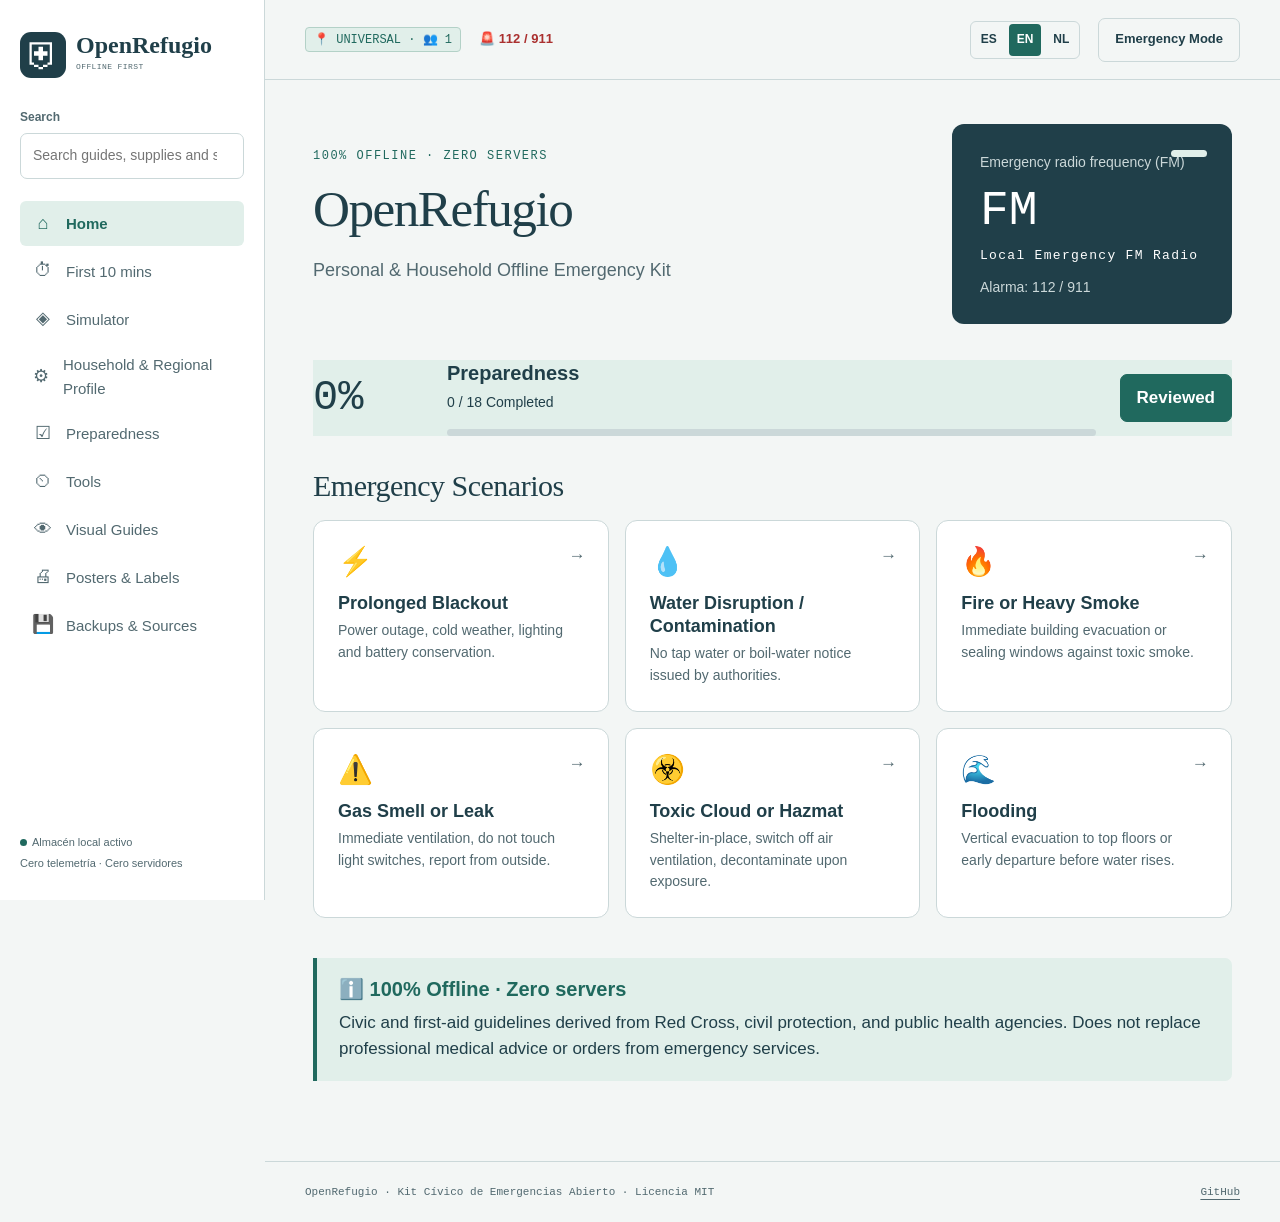
==== commit 610d1d58: "feat: buscador en la barra lateral (rutas, escenarios, guías, herramientas y carteles) - Input de bú" ====
--- a/open-refugio-portable.html
+++ b/open-refugio-portable.html
@@ -107,6 +107,13 @@
 .poster-mono .sign-band{background:#111}
 @media(max-width:760px){.poster-controls{grid-template-columns:1fr 1fr}.print-poster{grid-template-columns:1fr;grid-template-rows:auto 1fr;aspect-ratio:auto}.poster-a4 .poster-visual,.poster-large .poster-visual{aspect-ratio:1.45}.poster-a4h{grid-template-columns:1fr;grid-template-rows:auto 1fr}.poster-a4h .poster-visual{aspect-ratio:1.6;border-right:0;border-bottom:3px solid var(--poster-accent)}.poster-columns .poster-copy{grid-template-columns:1fr}.poster-copy{padding:24px}.poster-language h2{font-size:28px}.poster-language p{font-size:16px}.poster-small{grid-template-columns:39% 61%}.poster-small .poster-visual{aspect-ratio:auto}.poster-small .poster-copy{padding:4%}.poster-small .poster-language h2{font-size:clamp(12px,4.2vw,18px)}.poster-small .poster-language p{font-size:clamp(8px,2.4vw,11px)}.poster-sign{grid-template-columns:1fr;grid-template-rows:auto 1fr auto}.poster-sign .sign-picto{min-height:190px}.poster-sign .sign-picto svg{height:auto}}
 @media print{body.poster-printing{padding-bottom:0!important}body.poster-printing .sidebar,body.poster-printing .topbar,body.poster-printing .workspace>footer,body.poster-printing main>*:not(.poster-preview),body.poster-printing .poster-preview>.poster-preview-label{display:none!important}body.poster-printing .poster-preview{margin:0!important;max-width:none!important}body.poster-printing #poster-print-root{display:block!important}body.poster-printing .print-poster{box-shadow:none;border:0;break-after:page;page-break-after:always}body.poster-printing .print-poster:last-child{break-after:auto;page-break-after:auto}body.poster-printing .poster-copy{padding:6mm}body.poster-printing .poster-language h2{font-size:28pt}body.poster-printing .poster-language p{font-size:13pt}body.poster-printing .poster-language strong{font-size:11pt}body.poster-printing .print-poster:not(.poster-tiny) .poster-footer{display:flex!important}body.poster-printing .poster-tiny .poster-footer{display:none!important}body.poster-printing .poster-a4h .poster-language h2{font-size:20pt}body.poster-printing .poster-a4h .poster-language p{font-size:11pt}body.poster-printing .poster-a4h .poster-language strong{font-size:9.5pt}body.poster-printing .poster-a4.poster-columns .poster-copy{padding:5mm 6mm;gap:6mm}body.poster-printing .poster-a4.poster-columns .poster-language h2{font-size:24pt}body.poster-printing .poster-a4.poster-columns .poster-language p{font-size:12pt}body.poster-printing .poster-a4.poster-columns .poster-language strong{font-size:11pt}body.poster-printing .poster-large .poster-copy{padding:3mm;gap:3mm}body.poster-printing .poster-large .poster-language>span{font-size:8pt}body.poster-printing .poster-large .poster-language h2{font-size:18pt}body.poster-printing .poster-large .poster-language p{font-size:12pt;font-weight:700}body.poster-printing .poster-large .poster-language strong{font-size:12pt;font-weight:800}body.poster-printing .poster-large .poster-footer{font-size:7pt}body.poster-printing .poster-small{grid-template-columns:39% 61%}body.poster-printing .poster-small .poster-copy{padding:1.5mm}body.poster-printing .poster-small .poster-language>span{font-size:var(--ps-span,7pt);margin-bottom:1mm}body.poster-printing .poster-small .poster-language h2{font-size:var(--ps-title,13pt);margin-bottom:1mm}body.poster-printing .poster-small .poster-language p{font-size:var(--ps-p,8.5pt);font-weight:700}body.poster-printing .poster-small .poster-footer{font-size:var(--ps-foot,6pt);padding-top:.7mm}body.poster-printing .poster-sign{border:2.2mm solid #111}body.poster-printing .sign-band{font-size:20pt}body.poster-printing .sign-lines p{font-size:12.5pt}body.poster-printing .poster-a4h .sign-band{font-size:14pt}body.poster-printing .poster-a4h .sign-lines p{font-size:10.5pt}body.poster-printing .poster-large .sign-band{font-size:11pt}body.poster-printing .poster-large .sign-lines p{font-size:9.5pt}}
+.search-results{background:var(--white);border:1px solid var(--line);border-radius:8px;margin:0 0 16px;max-height:260px;overflow:auto;flex-shrink:0}
+.search-results a{display:block;padding:10px 12px;text-decoration:none;color:var(--ink);border-bottom:1px solid var(--line)}
+.search-results a:last-child{border-bottom:0}
+.search-results a:hover{background:var(--mint)}
+.search-results strong{display:block;font-size:14px}
+.search-results small{display:block;color:var(--muted);font-size:12px;margin-top:2px}
+.search-results p{margin:0;padding:12px}
 </style>
   
   
@@ -121,6 +128,10 @@
         <small>OFFLINE FIRST</small>
       </div>
     </a>
+
+    <label class="search-label" for="search" id="search-label">Buscar</label>
+    <input id="search" type="search" autocomplete="off">
+    <div id="search-results" class="search-results" hidden></div>
 
     <nav id="navigation" aria-label="Navegación principal"></nav>
 
@@ -193,6 +204,8 @@
       normalMode: 'Modo Normal',
       emergencyActive: 'Emergencia activa',
       searchPlaceholder: 'Buscar en guías, fichas y suministros...',
+      searchLabel: 'Buscar',
+      searchNoResults: 'Sin resultados para esa búsqueda.',
       allReady: 'Completado',
       pending: 'Pendiente',
       reviewed: 'Revisado',
@@ -322,6 +335,8 @@
       normalMode: 'Normal Mode',
       emergencyActive: 'Emergency active',
       searchPlaceholder: 'Search guides, supplies and scenarios...',
+      searchLabel: 'Search',
+      searchNoResults: 'No results for that search.',
       allReady: 'Completed',
       pending: 'Pending',
       reviewed: 'Reviewed',
@@ -451,6 +466,8 @@
       normalMode: 'Normale modus',
       emergencyActive: 'Noodgeval actief',
       searchPlaceholder: 'Zoeken in gidsen, situaties en voorraden...',
+      searchLabel: 'Zoeken',
+      searchNoResults: 'Geen resultaten voor die zoekopdracht.',
       allReady: 'Gereed',
       pending: 'In behandeling',
       reviewed: 'Gecontroleerd',
@@ -2118,6 +2135,156 @@
       .replace(/'/g, '&#39;');
   }
 
+  /* ------------------------------------------------------------------
+   * Sidebar search: fuzzy-free keyword index over routes, scenarios,
+   * visual guides, tools and posters. Results render in the current UI
+   * language and navigate via hash links.
+   * ------------------------------------------------------------------ */
+  const SEARCH_ROUTES = [
+    ['inicio', 'navHome'],
+    ['10minutos', 'nav10min'],
+    ['simulador', 'navSim'],
+    ['preparacion', 'navPrep'],
+    ['herramientas', 'navTools'],
+    ['visual', 'navVisual'],
+    ['posters', 'navPosters'],
+    ['copias', 'navBackup']
+  ];
+
+  const SEARCH_EXTRA = [
+    { route: 'herramientas', t: { es: 'Metrónomo RCP', en: 'CPR metronome', nl: 'Reanimatiemetronoom' }, d: { es: 'Ritmo de compresiones para reanimación cardiopulmonar.', en: 'Compression rhythm for cardiopulmonary resuscitation.', nl: 'Tempo voor hartmassage bij reanimatie.' } },
+    { route: 'herramientas', t: { es: 'Temporizador de enfriamiento de quemadura', en: 'Burn cooling timer', nl: 'Timer voor brandwonden' }, d: { es: 'Cuenta los 10–20 minutos de agua corriente sobre la quemadura.', en: 'Counts the 10–20 minutes of running water on the burn.', nl: 'Telt de 10–20 minuten koel water op de brandwond.' } },
+    { route: 'herramientas', t: { es: 'Linterna de pantalla', en: 'Screen flashlight', nl: 'Zaklamp van het scherm' }, d: { es: 'Pantalla blanca a máximo brillo para iluminar en un apagón.', en: 'White screen at full brightness to light up during a blackout.', nl: 'Wit scherm op volle helderheid bij een stroomstoring.' } },
+    { route: 'visual', t: { es: 'Presión sobre hemorragia', en: 'Bleeding pressure', nl: 'Druk op bloeding' }, d: { es: 'Presiona firmemente sobre la herida con tela limpia.', en: 'Press firmly on the wound with a clean cloth.', nl: 'Druk stevig op de wond met een schone doek.' } },
+    { route: 'visual', t: { es: 'Enfriamiento de quemadura', en: 'Burn cooling', nl: 'Brandwond koelen' }, d: { es: '15 a 20 minutos bajo agua corriente limpia templada o fresca.', en: '15 to 20 minutes under clean lukewarm or cool running water.', nl: '15 tot 20 minuten onder schoon, lauw of koel stromend water.' } },
+    { route: 'visual', t: { es: 'Maniobra de atragantamiento', en: 'Choking manoeuvre', nl: 'Verstikking manoeuvre' }, d: { es: '5 golpes secos en la espalda alternados con 5 compresiones abdominales.', en: '5 back blows alternating with 5 abdominal thrusts.', nl: '5 rugklappen afgewisseld met 5 buikstoten.' } },
+    { route: 'visual', t: { es: 'Posición lateral de seguridad', en: 'Recovery position', nl: 'Houding halfzijdig' }, d: { es: 'Para personas inconscientes que respiran con normalidad.', en: 'For unconscious people who are breathing normally.', nl: 'Voor bewusteloze personen die normaal ademen.' } },
+    { route: 'visual', t: { es: 'Mascota en transportín', en: 'Pet in carrier', nl: 'Huisdier in reismand' }, d: { es: 'Nunca evacuar con animales sueltos. Asegurar arnés y transportín.', en: 'Never evacuate with loose animals. Secure harness and carrier.', nl: 'Nooit evacueren met losse dieren. Harnas en reismand vastzetten.' } },
+    { route: 'visual', t: { es: 'Cierre de gas y ventilación', en: 'Gas shutoff and ventilation', nl: 'Gas dicht en ventileren' }, d: { es: 'Girar la llave de paso 90 grados y ventilar sin generar chispas.', en: 'Turn the shutoff valve 90 degrees and ventilate without sparks.', nl: 'Draai de hoofdkraan 90 graden en ventileer zonder vonken.' } }
+  ];
+
+  function normSearch(s) {
+    return String(s || '').toLowerCase().normalize('NFD').replace(/[^a-z0-9 ]/g, '');
+  }
+
+  function searchLangText(obj, lang) {
+    if (!obj) return '';
+    return obj[lang] || obj.es || obj.en || '';
+  }
+
+  function buildSearchIndex() {
+    const lang = I18n.getLanguage();
+    const tr = I18n.translations || {};
+    const entries = [];
+
+    SEARCH_ROUTES.forEach(([route, key]) => {
+      entries.push({
+        route,
+        title: I18n.t(key),
+        text: '',
+        hay: [tr.es && tr.es[key], tr.en && tr.en[key], tr.nl && tr.nl[key]].join(' ')
+      });
+    });
+
+    Object.values(Content.scenarios).forEach((sc) => {
+      (sc.steps || []).forEach((step) => {
+        entries.push({
+          route: 'situacion/' + sc.id,
+          title: searchLangText(step.title, lang),
+          text: searchLangText(step.detail, lang),
+          hay: [step.title && step.title.es, step.title && step.title.en, step.title && step.title.nl,
+                step.detail && step.detail.es, step.detail && step.detail.en, step.detail && step.detail.nl].join(' ')
+        });
+      });
+    });
+
+    SEARCH_EXTRA.forEach((item) => {
+      entries.push({
+        route: item.route,
+        title: searchLangText(item.t, lang),
+        text: searchLangText(item.d, lang),
+        hay: [item.t.es, item.t.en, item.t.nl, item.d.es, item.d.en, item.d.nl].join(' ')
+      });
+    });
+
+    (Posters.items || []).forEach((poster) => {
+      const copy = poster.copy || {};
+      const lines = copy[lang] || copy.es || [];
+      entries.push({
+        route: 'posters',
+        title: lines[0] || poster.id,
+        text: lines.slice(1).join(' '),
+        hay: [copy.es, copy.en, copy.nl].filter(Array.isArray).map((l) => l.join(' ')).join(' ')
+      });
+    });
+
+    return entries.map((e) => ({ ...e, nHay: normSearch(e.hay + ' ' + e.title + ' ' + e.text) }));
+  }
+
+  function renderSearch(query) {
+    const box = document.getElementById('search-results');
+    const input = document.getElementById('search');
+    if (!box || !input) return;
+    const q = normSearch(query).trim();
+    if (q.length < 2) {
+      box.hidden = true;
+      box.innerHTML = '';
+      return;
+    }
+    const results = [];
+    buildSearchIndex().forEach((e) => {
+      let score = -1;
+      if (e.nHay.indexOf(q) !== -1) score = e.nHay.indexOf(' ' + q + ' ') !== -1 ? 0 : 2;
+      if (score !== -1) results.push({ e, score });
+    });
+    results.sort((a, b) => a.score - b.score || a.e.title.localeCompare(b.e.title));
+    const top = results.slice(0, 8);
+    if (!top.length) {
+      box.innerHTML = '<p>' + escapeHtml(I18n.t('searchNoResults')) + '</p>';
+    } else {
+      box.innerHTML = top.map(({ e }) => {
+        const detail = e.text ? e.text.slice(0, 90) + (e.text.length > 90 ? '…' : '') : e.title;
+        return '<a href="#' + escapeHtml(e.route) + '"><strong>' + escapeHtml(e.title) + '</strong><small>' + escapeHtml(detail) + '</small></a>';
+      }).join('');
+    }
+    box.hidden = false;
+  }
+
+  function applySearchLang() {
+    const input = document.getElementById('search');
+    const label = document.getElementById('search-label');
+    if (input) input.placeholder = I18n.t('searchPlaceholder');
+    if (label) label.textContent = I18n.t('searchLabel');
+  }
+
+  function wireSearch() {
+    const input = document.getElementById('search');
+    const box = document.getElementById('search-results');
+    if (!input || !box) return;
+    applySearchLang();
+    input.addEventListener('input', () => renderSearch(input.value));
+    input.addEventListener('keydown', (ev) => {
+      if (ev.key === 'Escape') {
+        input.value = '';
+        box.hidden = true;
+        box.innerHTML = '';
+      }
+    });
+    box.addEventListener('click', (ev) => {
+      if (ev.target.closest('a')) {
+        input.value = '';
+        box.hidden = true;
+        box.innerHTML = '';
+      }
+    });
+    window.addEventListener('openrefugio:langchange', () => {
+      applySearchLang();
+      box.hidden = true;
+      box.innerHTML = '';
+    });
+  }
+
+  document.addEventListener('DOMContentLoaded', wireSearch);
   document.addEventListener('DOMContentLoaded', initApp);
 })();
 </script>
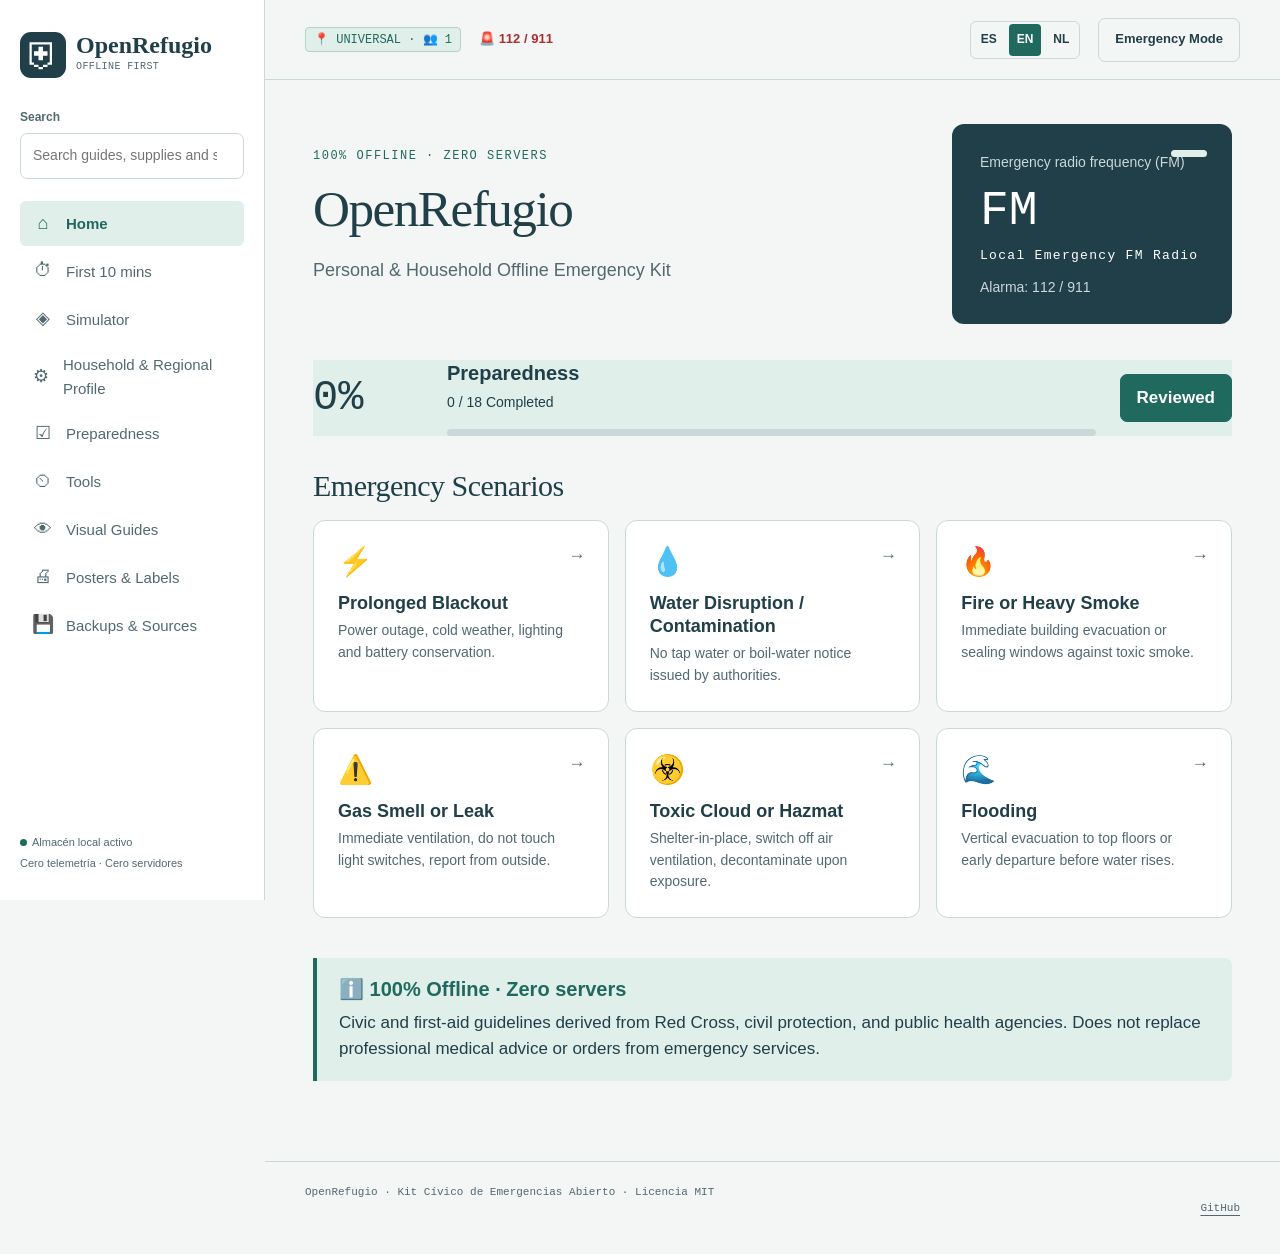
==== commit 65e497aa: "fix: enlace del pie a 44 px y subtítulo de la marca a 10 px - El enlace a GitHub del pie medía 12 px" ====
--- a/open-refugio-portable.html
+++ b/open-refugio-portable.html
@@ -6,7 +6,7 @@
   <meta name="description" content="OpenRefugio · Kit Personal y Familiar de Emergencias Offline. 100% estático, seguro y sin servidores.">
   <title>OpenRefugio · Kit de Emergencias Offline</title>
   <style>:root{--paper:#f3f6f5;--white:#fff;--ink:#203f49;--muted:#526970;--line:#cbd8d9;--teal:#20695e;--mint:#e1efea;--red:#aa302f;--red-bg:#fff0ed;--amber:#805413;--amber-bg:#fff5df;--radius:12px;--body:Calibri,'Segoe UI',Arial,sans-serif;--display:Georgia,'Times New Roman',serif;--mono:Consolas,'Courier New',monospace}
-*{box-sizing:border-box}body{margin:0;background:var(--paper);color:var(--ink);font:17px/1.55 var(--body)}a{color:var(--teal);text-underline-offset:4px}button,input,select,textarea{font:inherit}button,a,input,select,textarea{-webkit-tap-highlight-color:transparent}button{cursor:pointer}button,a.button{min-height:44px;border:1px solid var(--line);border-radius:7px;padding:10px 16px;background:var(--white);color:var(--ink);text-decoration:none;font-weight:600}button:hover,a.button:hover{border-color:var(--teal);background:var(--mint)}:focus-visible{outline:3px solid var(--teal);outline-offset:4px}input,select,textarea{width:100%;min-height:46px;padding:10px 12px;border:1px solid var(--line);border-radius:7px;background:var(--white);color:var(--ink)}input[type=checkbox]{width:23px;min-height:23px;height:23px;accent-color:var(--teal);flex-shrink:0}input[type=file]{max-width:100%}textarea{resize:vertical;min-height:90px}label{display:block;font-size:15px;font-weight:600}small,.muted{color:var(--muted)}small{font-size:14px}h1,h2,h3,p{margin-top:0}h1{font:normal clamp(36px,4vw,56px)/1.08 var(--display);letter-spacing:-1.5px;margin-bottom:20px}h2{font:normal 30px/1.2 var(--display);letter-spacing:-.5px}h3{font-size:20px;line-height:1.3}p{margin-bottom:16px}li{margin-bottom:8px}ul,ol{padding-left:25px}.sidebar{position:fixed;inset:0 auto 0 0;width:265px;padding:28px 20px;background:var(--white);border-right:1px solid var(--line);display:flex;flex-direction:column;overflow:auto}.brand{display:flex;gap:10px;align-items:center;text-decoration:none;color:var(--ink);font:24px/1 var(--display);white-space:nowrap;margin:4px 0 30px}.brand-icon{display:grid;place-items:center;background:var(--ink);color:var(--white);border-radius:11px;width:46px;height:46px;font:36px var(--body)}.brand small{display:block;font:8px/2.4 var(--mono);letter-spacing:.4px;white-space:nowrap}.mode-switch{display:flex;background:var(--paper);border:1px solid var(--line);border-radius:8px;padding:4px;margin-bottom:24px}.mode-switch button{font-size:13px;padding:7px 8px;flex:1;border:0;background:transparent;min-height:44px}.mode-switch button[aria-pressed=true]{background:var(--ink);color:var(--white)}.search-label{font-size:12px;color:var(--muted);margin-bottom:6px}#search{font-size:14px;margin-bottom:20px}.nav-label{font:11px var(--mono);letter-spacing:1.5px;color:var(--muted);margin:18px 12px 8px}.nav-link{display:flex;gap:12px;align-items:center;min-height:44px;padding:9px 12px;margin:2px 0;color:var(--muted);text-decoration:none;font-size:15px;border-radius:6px}.nav-link .symbol{font-size:18px;width:22px;text-align:center}.nav-link[aria-current=page]{color:var(--teal);background:var(--mint);font-weight:700}.nav-link:hover{background:var(--paper)}.sidebar-bottom{margin-top:auto;padding-top:30px;font-size:11px;color:var(--muted)}.sidebar-bottom small{display:block;font-size:11px;margin-top:4px}.local-dot{width:7px;height:7px;background:var(--teal);border-radius:50%;display:inline-block;margin-right:5px}.workspace{margin-left:265px}.topbar{height:80px;padding:0 40px;display:flex;justify-content:space-between;align-items:center;border-bottom:1px solid var(--line);font-size:13px;gap:12px}.topbar>div{display:flex;gap:18px;align-items:center}.quiet{background:transparent;font-size:13px}.call{display:inline-flex;align-items:center;min-height:44px;font-weight:700;color:var(--red);text-decoration:none;padding:11px 0;white-space:nowrap}main{max-width:1240px;min-height:80vh;padding:44px 48px 60px;margin:auto}.eyebrow{font:12px/1.5 var(--mono);letter-spacing:1.5px;text-transform:uppercase;color:var(--teal);margin-bottom:16px}.intro{max-width:660px;font-size:18px;color:var(--muted)}.hero{display:grid;grid-template-columns:minmax(0,1fr) 280px;gap:40px;align-items:center;margin-bottom:36px}.signal{background:var(--ink);color:var(--white);padding:25px 28px;border-radius:var(--radius);position:relative}.signal small{color:var(--line)}.signal strong{display:block;font:48px/1.1 var(--mono);margin:10px 0}.signal .frequency{font:13px var(--mono);letter-spacing:1.3px}.signal p{font-size:14px;margin:14px 0 0;color:var(--line)}.signal:before{content:'';position:absolute;width:36px;height:7px;top:26px;right:25px;background:var(--mint);border-radius:4px}.emergency-strip{display:flex;gap:24px;align-items:center;justify-content:space-between;background:var(--red-bg);border:1px solid #e5bcb4;border-radius:var(--radius);padding:24px;margin-bottom:34px}.emergency-strip h3{color:var(--red);margin-bottom:6px}.emergency-strip p{margin:0;font-size:15px}.primary,a.primary{background:var(--teal);border-color:var(--teal);color:var(--white)}.primary:hover,a.primary:hover{background:var(--ink);color:var(--white)}.danger-button,a.danger-button{background:var(--red);border-color:var(--red);color:var(--white);white-space:nowrap}.section-title{display:flex;justify-content:space-between;align-items:baseline;gap:20px;margin:32px 0 16px}.section-title h2{margin:0}.grid{display:grid;grid-template-columns:repeat(3,minmax(0,1fr));gap:16px}.grid.two{grid-template-columns:repeat(2,minmax(0,1fr))}.panel{background:var(--white);border:1px solid var(--line);border-radius:var(--radius);padding:24px;margin-bottom:20px;min-width:0}.grid .panel{margin:0}.scenario{display:block;text-decoration:none;color:var(--ink);min-height:152px;position:relative;transition:background .15s}.scenario:hover{background:var(--mint);border-color:var(--teal)}.scenario .symbol{display:block;font:28px var(--body);margin-bottom:14px}.scenario h3{font-size:18px;margin-bottom:5px}.scenario p{color:var(--muted);font-size:14px;margin:0;padding-right:10px}.scenario .arrow{position:absolute;top:22px;right:22px;color:var(--muted)}.readiness{display:grid;grid-template-columns:110px minmax(0,1fr) auto;align-items:center;gap:24px;background:var(--mint);border-color:#b3d1c7}.readiness strong{font:42px/1 var(--mono)}.readiness h3{margin:0 0 6px}.readiness p{font-size:14px;margin:0}.progress{height:7px;background:var(--line);border-radius:4px;overflow:hidden;margin-top:15px}.progress span{height:100%;display:block;background:var(--teal)}.actions{display:flex;gap:10px;align-items:center;flex-wrap:wrap;margin-top:20px}.warning{padding:18px 22px;border-left:4px solid var(--red);background:var(--red-bg);margin:20px 0;border-radius:0 7px 7px 0}.warning h3{color:var(--red);margin-bottom:8px}.warning p:last-child{margin:0}.info{background:var(--mint);border-left-color:var(--teal)}.info h3{color:var(--teal)}.amber{background:var(--amber-bg);border-left-color:var(--amber)}.steps{list-style:none;padding:0;counter-reset:step}.steps li{display:flex;gap:20px;padding:18px 0;border-bottom:1px solid var(--line);counter-increment:step;align-items:flex-start}.steps li:before{content:counter(step,decimal-leading-zero);font:22px var(--mono);color:var(--teal);width:35px;flex-shrink:0}.steps strong{display:block;margin-bottom:5px}.steps p{margin:0}.checkrow{display:flex;gap:14px;padding:14px 0;border-bottom:1px solid var(--line);font-weight:400;align-items:flex-start;cursor:pointer}.checkrow:last-child{border:0}.checkrow strong{display:block;font-weight:600}.checkrow small{display:block;font-weight:400}.checked strong{text-decoration:line-through;color:var(--muted)}.form-grid{display:grid;grid-template-columns:repeat(3,minmax(0,1fr));gap:20px}.field small{display:block;margin-top:5px}.field label{margin-bottom:6px}.wide{grid-column:1/-1}.stat{font:36px var(--mono);margin-bottom:7px}.stat small{font:15px var(--body)}.resource-line{display:flex;align-items:center;justify-content:space-between;gap:15px;border-bottom:1px solid var(--line);padding:12px 0}.resource-line:last-child{border:0}.resource-line strong{font-family:var(--mono)}.empty{padding:24px;background:var(--paper);border:1px dashed var(--line);border-radius:7px}.tag{display:inline-block;font:11px var(--mono);padding:5px 8px;border:1px solid var(--line);border-radius:4px;margin:0 5px 5px 0}.timeline{border-left:2px solid var(--line);padding-left:25px}.timeline>div{padding:0 0 25px;position:relative}.timeline>div:before{content:'';position:absolute;left:-31px;top:6px;height:10px;width:10px;border-radius:50%;background:var(--teal)}.timeline h3{margin-bottom:7px}.timeline p{margin:0}.source{font-size:13px;color:var(--muted);margin:20px 0 0}.source a{overflow-wrap:anywhere}details{background:var(--white);border:1px solid var(--line);border-radius:8px;margin:12px 0}summary{padding:18px 22px;font-weight:700;cursor:pointer;min-height:52px}details .detail{padding:0 22px 22px}details .detail p:last-child{margin:0}.phrase{padding:17px 0;border-bottom:1px solid var(--line)}.phrase strong{display:block;font-size:22px}.phrase span{display:block;color:var(--muted)}.phrase small{font-size:15px}.message{font:17px/1.8 var(--mono);background:var(--paper);padding:20px;border-radius:7px;overflow-wrap:anywhere}table{width:100%;border-collapse:collapse;font-size:15px}th,td{text-align:left;border-bottom:1px solid var(--line);padding:12px 8px;overflow-wrap:anywhere}.table-wrap{overflow:auto}footer{display:flex;justify-content:space-between;flex-wrap:wrap;gap:18px;border-top:1px solid var(--line);padding:24px 40px;font:11px var(--mono);color:var(--muted)}footer a{color:var(--muted)}.notice{position:fixed;bottom:20px;left:50%;transform:translateX(-50%);max-width:calc(100% - 30px);padding:16px 24px;background:var(--ink);color:var(--white);border-radius:8px;box-shadow:0 5px 20px #203f4930;z-index:100;font-size:15px}.skip{position:fixed;top:-100px;left:20px;z-index:200;background:white;padding:15px}.skip:focus{top:10px}[hidden]{display:none!important}body.emergency main{font-size:21px}body.emergency .steps{font-size:23px}body.emergency .scenario h3{font-size:23px}body.emergency .scenario{min-height:180px}body.emergency .mode-switch button[aria-pressed=true]{background:var(--red)}.contact-card h3{margin-bottom:6px}.contact-card p{white-space:pre-wrap;overflow-wrap:anywhere}.contact-card a{font-family:var(--mono)}
+*{box-sizing:border-box}body{margin:0;background:var(--paper);color:var(--ink);font:17px/1.55 var(--body)}a{color:var(--teal);text-underline-offset:4px}button,input,select,textarea{font:inherit}button,a,input,select,textarea{-webkit-tap-highlight-color:transparent}button{cursor:pointer}button,a.button{min-height:44px;border:1px solid var(--line);border-radius:7px;padding:10px 16px;background:var(--white);color:var(--ink);text-decoration:none;font-weight:600}button:hover,a.button:hover{border-color:var(--teal);background:var(--mint)}:focus-visible{outline:3px solid var(--teal);outline-offset:4px}input,select,textarea{width:100%;min-height:46px;padding:10px 12px;border:1px solid var(--line);border-radius:7px;background:var(--white);color:var(--ink)}input[type=checkbox]{width:23px;min-height:23px;height:23px;accent-color:var(--teal);flex-shrink:0}input[type=file]{max-width:100%}textarea{resize:vertical;min-height:90px}label{display:block;font-size:15px;font-weight:600}small,.muted{color:var(--muted)}small{font-size:14px}h1,h2,h3,p{margin-top:0}h1{font:normal clamp(36px,4vw,56px)/1.08 var(--display);letter-spacing:-1.5px;margin-bottom:20px}h2{font:normal 30px/1.2 var(--display);letter-spacing:-.5px}h3{font-size:20px;line-height:1.3}p{margin-bottom:16px}li{margin-bottom:8px}ul,ol{padding-left:25px}.sidebar{position:fixed;inset:0 auto 0 0;width:265px;padding:28px 20px;background:var(--white);border-right:1px solid var(--line);display:flex;flex-direction:column;overflow:auto}.brand{display:flex;gap:10px;align-items:center;text-decoration:none;color:var(--ink);font:24px/1 var(--display);white-space:nowrap;margin:4px 0 30px}.brand-icon{display:grid;place-items:center;background:var(--ink);color:var(--white);border-radius:11px;width:46px;height:46px;font:36px var(--body)}.brand small{display:block;font:10px/2 var(--mono);letter-spacing:.4px;white-space:nowrap}.mode-switch{display:flex;background:var(--paper);border:1px solid var(--line);border-radius:8px;padding:4px;margin-bottom:24px}.mode-switch button{font-size:13px;padding:7px 8px;flex:1;border:0;background:transparent;min-height:44px}.mode-switch button[aria-pressed=true]{background:var(--ink);color:var(--white)}.search-label{font-size:12px;color:var(--muted);margin-bottom:6px}#search{font-size:14px;margin-bottom:20px}.nav-label{font:11px var(--mono);letter-spacing:1.5px;color:var(--muted);margin:18px 12px 8px}.nav-link{display:flex;gap:12px;align-items:center;min-height:44px;padding:9px 12px;margin:2px 0;color:var(--muted);text-decoration:none;font-size:15px;border-radius:6px}.nav-link .symbol{font-size:18px;width:22px;text-align:center}.nav-link[aria-current=page]{color:var(--teal);background:var(--mint);font-weight:700}.nav-link:hover{background:var(--paper)}.sidebar-bottom{margin-top:auto;padding-top:30px;font-size:11px;color:var(--muted)}.sidebar-bottom small{display:block;font-size:11px;margin-top:4px}.local-dot{width:7px;height:7px;background:var(--teal);border-radius:50%;display:inline-block;margin-right:5px}.workspace{margin-left:265px}.topbar{height:80px;padding:0 40px;display:flex;justify-content:space-between;align-items:center;border-bottom:1px solid var(--line);font-size:13px;gap:12px}.topbar>div{display:flex;gap:18px;align-items:center}.quiet{background:transparent;font-size:13px}.call{display:inline-flex;align-items:center;min-height:44px;font-weight:700;color:var(--red);text-decoration:none;padding:11px 0;white-space:nowrap}main{max-width:1240px;min-height:80vh;padding:44px 48px 60px;margin:auto}.eyebrow{font:12px/1.5 var(--mono);letter-spacing:1.5px;text-transform:uppercase;color:var(--teal);margin-bottom:16px}.intro{max-width:660px;font-size:18px;color:var(--muted)}.hero{display:grid;grid-template-columns:minmax(0,1fr) 280px;gap:40px;align-items:center;margin-bottom:36px}.signal{background:var(--ink);color:var(--white);padding:25px 28px;border-radius:var(--radius);position:relative}.signal small{color:var(--line)}.signal strong{display:block;font:48px/1.1 var(--mono);margin:10px 0}.signal .frequency{font:13px var(--mono);letter-spacing:1.3px}.signal p{font-size:14px;margin:14px 0 0;color:var(--line)}.signal:before{content:'';position:absolute;width:36px;height:7px;top:26px;right:25px;background:var(--mint);border-radius:4px}.emergency-strip{display:flex;gap:24px;align-items:center;justify-content:space-between;background:var(--red-bg);border:1px solid #e5bcb4;border-radius:var(--radius);padding:24px;margin-bottom:34px}.emergency-strip h3{color:var(--red);margin-bottom:6px}.emergency-strip p{margin:0;font-size:15px}.primary,a.primary{background:var(--teal);border-color:var(--teal);color:var(--white)}.primary:hover,a.primary:hover{background:var(--ink);color:var(--white)}.danger-button,a.danger-button{background:var(--red);border-color:var(--red);color:var(--white);white-space:nowrap}.section-title{display:flex;justify-content:space-between;align-items:baseline;gap:20px;margin:32px 0 16px}.section-title h2{margin:0}.grid{display:grid;grid-template-columns:repeat(3,minmax(0,1fr));gap:16px}.grid.two{grid-template-columns:repeat(2,minmax(0,1fr))}.panel{background:var(--white);border:1px solid var(--line);border-radius:var(--radius);padding:24px;margin-bottom:20px;min-width:0}.grid .panel{margin:0}.scenario{display:block;text-decoration:none;color:var(--ink);min-height:152px;position:relative;transition:background .15s}.scenario:hover{background:var(--mint);border-color:var(--teal)}.scenario .symbol{display:block;font:28px var(--body);margin-bottom:14px}.scenario h3{font-size:18px;margin-bottom:5px}.scenario p{color:var(--muted);font-size:14px;margin:0;padding-right:10px}.scenario .arrow{position:absolute;top:22px;right:22px;color:var(--muted)}.readiness{display:grid;grid-template-columns:110px minmax(0,1fr) auto;align-items:center;gap:24px;background:var(--mint);border-color:#b3d1c7}.readiness strong{font:42px/1 var(--mono)}.readiness h3{margin:0 0 6px}.readiness p{font-size:14px;margin:0}.progress{height:7px;background:var(--line);border-radius:4px;overflow:hidden;margin-top:15px}.progress span{height:100%;display:block;background:var(--teal)}.actions{display:flex;gap:10px;align-items:center;flex-wrap:wrap;margin-top:20px}.warning{padding:18px 22px;border-left:4px solid var(--red);background:var(--red-bg);margin:20px 0;border-radius:0 7px 7px 0}.warning h3{color:var(--red);margin-bottom:8px}.warning p:last-child{margin:0}.info{background:var(--mint);border-left-color:var(--teal)}.info h3{color:var(--teal)}.amber{background:var(--amber-bg);border-left-color:var(--amber)}.steps{list-style:none;padding:0;counter-reset:step}.steps li{display:flex;gap:20px;padding:18px 0;border-bottom:1px solid var(--line);counter-increment:step;align-items:flex-start}.steps li:before{content:counter(step,decimal-leading-zero);font:22px var(--mono);color:var(--teal);width:35px;flex-shrink:0}.steps strong{display:block;margin-bottom:5px}.steps p{margin:0}.checkrow{display:flex;gap:14px;padding:14px 0;border-bottom:1px solid var(--line);font-weight:400;align-items:flex-start;cursor:pointer}.checkrow:last-child{border:0}.checkrow strong{display:block;font-weight:600}.checkrow small{display:block;font-weight:400}.checked strong{text-decoration:line-through;color:var(--muted)}.form-grid{display:grid;grid-template-columns:repeat(3,minmax(0,1fr));gap:20px}.field small{display:block;margin-top:5px}.field label{margin-bottom:6px}.wide{grid-column:1/-1}.stat{font:36px var(--mono);margin-bottom:7px}.stat small{font:15px var(--body)}.resource-line{display:flex;align-items:center;justify-content:space-between;gap:15px;border-bottom:1px solid var(--line);padding:12px 0}.resource-line:last-child{border:0}.resource-line strong{font-family:var(--mono)}.empty{padding:24px;background:var(--paper);border:1px dashed var(--line);border-radius:7px}.tag{display:inline-block;font:11px var(--mono);padding:5px 8px;border:1px solid var(--line);border-radius:4px;margin:0 5px 5px 0}.timeline{border-left:2px solid var(--line);padding-left:25px}.timeline>div{padding:0 0 25px;position:relative}.timeline>div:before{content:'';position:absolute;left:-31px;top:6px;height:10px;width:10px;border-radius:50%;background:var(--teal)}.timeline h3{margin-bottom:7px}.timeline p{margin:0}.source{font-size:13px;color:var(--muted);margin:20px 0 0}.source a{overflow-wrap:anywhere}details{background:var(--white);border:1px solid var(--line);border-radius:8px;margin:12px 0}summary{padding:18px 22px;font-weight:700;cursor:pointer;min-height:52px}details .detail{padding:0 22px 22px}details .detail p:last-child{margin:0}.phrase{padding:17px 0;border-bottom:1px solid var(--line)}.phrase strong{display:block;font-size:22px}.phrase span{display:block;color:var(--muted)}.phrase small{font-size:15px}.message{font:17px/1.8 var(--mono);background:var(--paper);padding:20px;border-radius:7px;overflow-wrap:anywhere}table{width:100%;border-collapse:collapse;font-size:15px}th,td{text-align:left;border-bottom:1px solid var(--line);padding:12px 8px;overflow-wrap:anywhere}.table-wrap{overflow:auto}footer{display:flex;justify-content:space-between;flex-wrap:wrap;gap:18px;border-top:1px solid var(--line);padding:24px 40px;font:11px var(--mono);color:var(--muted)}footer a{color:var(--muted);display:inline-flex;align-items:center;min-height:44px}.notice{position:fixed;bottom:20px;left:50%;transform:translateX(-50%);max-width:calc(100% - 30px);padding:16px 24px;background:var(--ink);color:var(--white);border-radius:8px;box-shadow:0 5px 20px #203f4930;z-index:100;font-size:15px}.skip{position:fixed;top:-100px;left:20px;z-index:200;background:white;padding:15px}.skip:focus{top:10px}[hidden]{display:none!important}body.emergency main{font-size:21px}body.emergency .steps{font-size:23px}body.emergency .scenario h3{font-size:23px}body.emergency .scenario{min-height:180px}body.emergency .mode-switch button[aria-pressed=true]{background:var(--red)}.contact-card h3{margin-bottom:6px}.contact-card p{white-space:pre-wrap;overflow-wrap:anywhere}.contact-card a{font-family:var(--mono)}
 @media(min-width:1500px){main{padding-top:60px}.grid{gap:20px}}
 @media(max-width:1100px){.sidebar{width:230px;padding:24px 15px}.workspace{margin-left:230px}main{padding:32px 28px}.hero{grid-template-columns:1fr 220px;gap:22px}.signal{padding:22px}.topbar{padding:0 28px}.form-grid{grid-template-columns:repeat(2,minmax(0,1fr))}.grid{grid-template-columns:repeat(2,minmax(0,1fr))}.readiness{grid-template-columns:90px 1fr}.readiness .button{grid-column:2}.emergency-strip{align-items:flex-start}}
 @media(max-width:760px){.sidebar{position:relative;width:100%;padding:20px;overflow:visible;border-right:0;border-bottom:1px solid var(--line)}.brand{margin:0 0 20px}.sidebar-bottom{display:none}.mode-switch{position:absolute;right:18px;top:23px;margin:0;max-width:220px}.search-label{margin-top:8px}#search{margin-bottom:10px}#navigation{display:flex;overflow:auto;gap:6px;padding:4px 0;max-width:100%}.nav-label{display:none}.nav-link{white-space:nowrap;flex-shrink:0;border:1px solid var(--line);font-size:14px;padding:7px 10px}.workspace{margin:0}.topbar{height:auto;min-height:64px;padding:12px 20px;flex-wrap:wrap}.topbar>div{gap:14px}.topbar .quiet{font-size:12px;padding:7px 10px}main{padding:30px 20px 40px}.hero{grid-template-columns:1fr;gap:20px}.signal{display:grid;grid-template-columns:1fr auto;gap:0 20px}.signal strong{grid-column:2;grid-row:1/4;margin:12px 0;font-size:36px}.signal:before{display:none}.signal p{grid-column:1/-1;margin-top:10px}.emergency-strip{display:block;padding:20px}.emergency-strip .button{display:inline-block;margin-top:18px}.grid,.grid.two{grid-template-columns:1fr 1fr;gap:12px}.scenario{padding:19px;min-height:180px}.panel{padding:20px}.form-grid{grid-template-columns:1fr 1fr;gap:15px}.readiness{gap:14px}.section-title{align-items:flex-start}.section-title small{font-size:12px}.section-title h2{font-size:26px}footer{padding:24px 20px}.intro{font-size:17px}body.emergency .grid{grid-template-columns:1fr}.actions .button{flex-grow:1;text-align:center}}
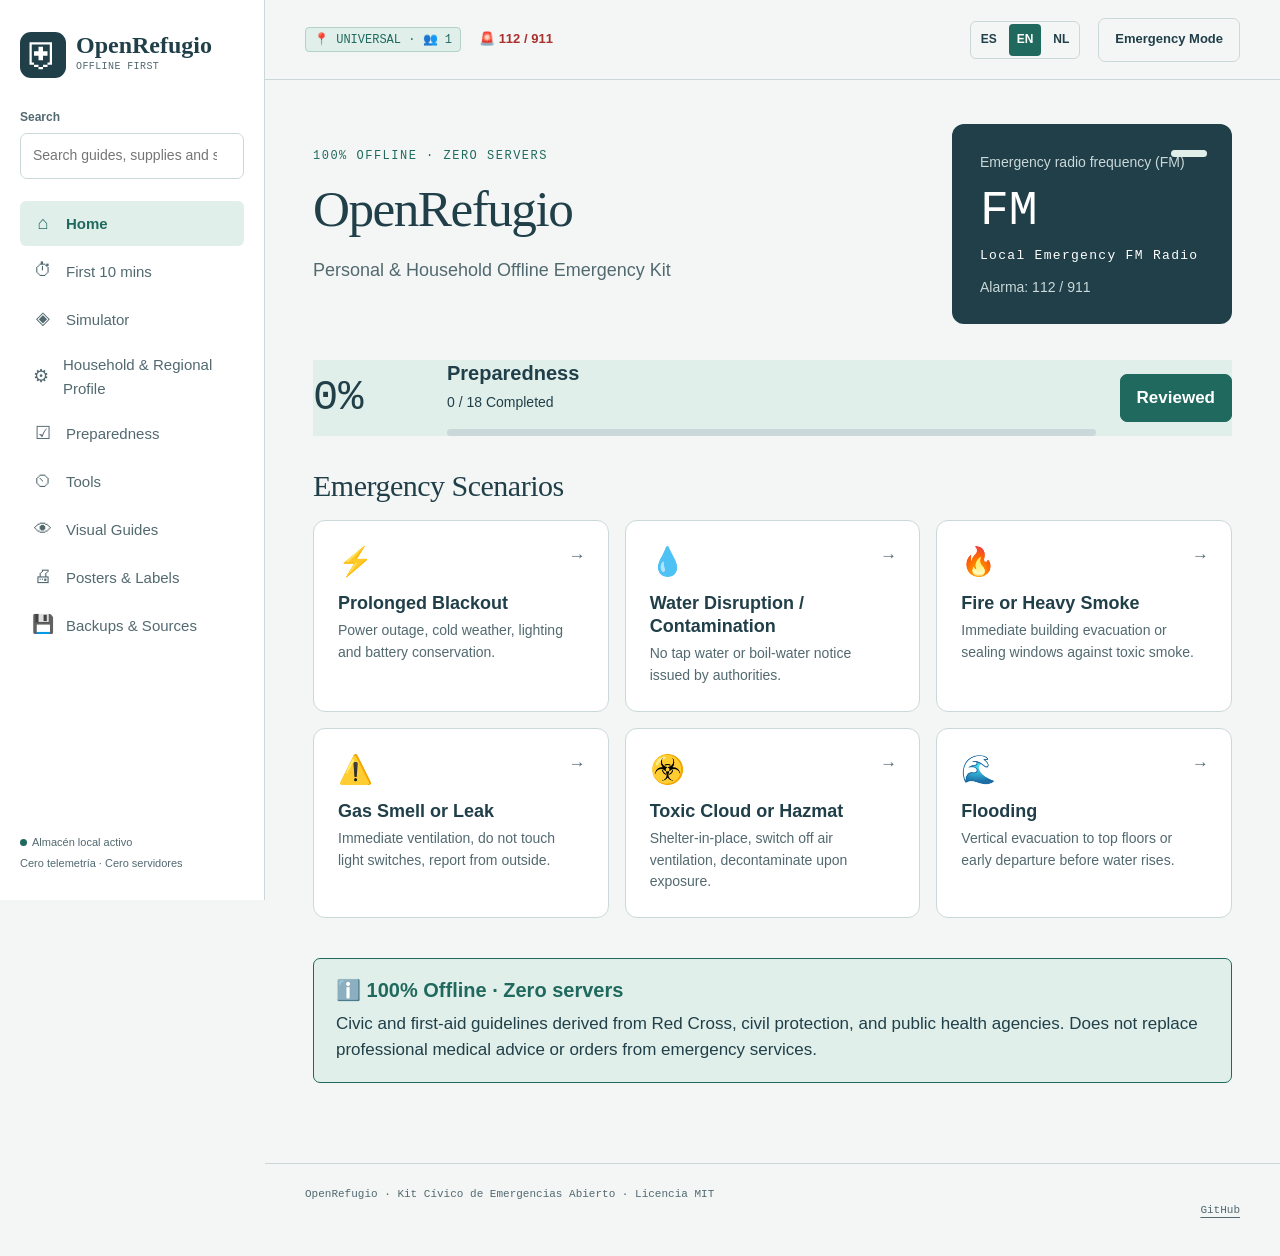
==== commit 0aae8eb8: "fix: avisos con borde completo en vez de franja lateral .warning (y sus variantes .info y .amber) ma" ====
--- a/open-refugio-portable.html
+++ b/open-refugio-portable.html
@@ -6,7 +6,7 @@
   <meta name="description" content="OpenRefugio · Kit Personal y Familiar de Emergencias Offline. 100% estático, seguro y sin servidores.">
   <title>OpenRefugio · Kit de Emergencias Offline</title>
   <style>:root{--paper:#f3f6f5;--white:#fff;--ink:#203f49;--muted:#526970;--line:#cbd8d9;--teal:#20695e;--mint:#e1efea;--red:#aa302f;--red-bg:#fff0ed;--amber:#805413;--amber-bg:#fff5df;--radius:12px;--body:Calibri,'Segoe UI',Arial,sans-serif;--display:Georgia,'Times New Roman',serif;--mono:Consolas,'Courier New',monospace}
-*{box-sizing:border-box}body{margin:0;background:var(--paper);color:var(--ink);font:17px/1.55 var(--body)}a{color:var(--teal);text-underline-offset:4px}button,input,select,textarea{font:inherit}button,a,input,select,textarea{-webkit-tap-highlight-color:transparent}button{cursor:pointer}button,a.button{min-height:44px;border:1px solid var(--line);border-radius:7px;padding:10px 16px;background:var(--white);color:var(--ink);text-decoration:none;font-weight:600}button:hover,a.button:hover{border-color:var(--teal);background:var(--mint)}:focus-visible{outline:3px solid var(--teal);outline-offset:4px}input,select,textarea{width:100%;min-height:46px;padding:10px 12px;border:1px solid var(--line);border-radius:7px;background:var(--white);color:var(--ink)}input[type=checkbox]{width:23px;min-height:23px;height:23px;accent-color:var(--teal);flex-shrink:0}input[type=file]{max-width:100%}textarea{resize:vertical;min-height:90px}label{display:block;font-size:15px;font-weight:600}small,.muted{color:var(--muted)}small{font-size:14px}h1,h2,h3,p{margin-top:0}h1{font:normal clamp(36px,4vw,56px)/1.08 var(--display);letter-spacing:-1.5px;margin-bottom:20px}h2{font:normal 30px/1.2 var(--display);letter-spacing:-.5px}h3{font-size:20px;line-height:1.3}p{margin-bottom:16px}li{margin-bottom:8px}ul,ol{padding-left:25px}.sidebar{position:fixed;inset:0 auto 0 0;width:265px;padding:28px 20px;background:var(--white);border-right:1px solid var(--line);display:flex;flex-direction:column;overflow:auto}.brand{display:flex;gap:10px;align-items:center;text-decoration:none;color:var(--ink);font:24px/1 var(--display);white-space:nowrap;margin:4px 0 30px}.brand-icon{display:grid;place-items:center;background:var(--ink);color:var(--white);border-radius:11px;width:46px;height:46px;font:36px var(--body)}.brand small{display:block;font:10px/2 var(--mono);letter-spacing:.4px;white-space:nowrap}.mode-switch{display:flex;background:var(--paper);border:1px solid var(--line);border-radius:8px;padding:4px;margin-bottom:24px}.mode-switch button{font-size:13px;padding:7px 8px;flex:1;border:0;background:transparent;min-height:44px}.mode-switch button[aria-pressed=true]{background:var(--ink);color:var(--white)}.search-label{font-size:12px;color:var(--muted);margin-bottom:6px}#search{font-size:14px;margin-bottom:20px}.nav-label{font:11px var(--mono);letter-spacing:1.5px;color:var(--muted);margin:18px 12px 8px}.nav-link{display:flex;gap:12px;align-items:center;min-height:44px;padding:9px 12px;margin:2px 0;color:var(--muted);text-decoration:none;font-size:15px;border-radius:6px}.nav-link .symbol{font-size:18px;width:22px;text-align:center}.nav-link[aria-current=page]{color:var(--teal);background:var(--mint);font-weight:700}.nav-link:hover{background:var(--paper)}.sidebar-bottom{margin-top:auto;padding-top:30px;font-size:11px;color:var(--muted)}.sidebar-bottom small{display:block;font-size:11px;margin-top:4px}.local-dot{width:7px;height:7px;background:var(--teal);border-radius:50%;display:inline-block;margin-right:5px}.workspace{margin-left:265px}.topbar{height:80px;padding:0 40px;display:flex;justify-content:space-between;align-items:center;border-bottom:1px solid var(--line);font-size:13px;gap:12px}.topbar>div{display:flex;gap:18px;align-items:center}.quiet{background:transparent;font-size:13px}.call{display:inline-flex;align-items:center;min-height:44px;font-weight:700;color:var(--red);text-decoration:none;padding:11px 0;white-space:nowrap}main{max-width:1240px;min-height:80vh;padding:44px 48px 60px;margin:auto}.eyebrow{font:12px/1.5 var(--mono);letter-spacing:1.5px;text-transform:uppercase;color:var(--teal);margin-bottom:16px}.intro{max-width:660px;font-size:18px;color:var(--muted)}.hero{display:grid;grid-template-columns:minmax(0,1fr) 280px;gap:40px;align-items:center;margin-bottom:36px}.signal{background:var(--ink);color:var(--white);padding:25px 28px;border-radius:var(--radius);position:relative}.signal small{color:var(--line)}.signal strong{display:block;font:48px/1.1 var(--mono);margin:10px 0}.signal .frequency{font:13px var(--mono);letter-spacing:1.3px}.signal p{font-size:14px;margin:14px 0 0;color:var(--line)}.signal:before{content:'';position:absolute;width:36px;height:7px;top:26px;right:25px;background:var(--mint);border-radius:4px}.emergency-strip{display:flex;gap:24px;align-items:center;justify-content:space-between;background:var(--red-bg);border:1px solid #e5bcb4;border-radius:var(--radius);padding:24px;margin-bottom:34px}.emergency-strip h3{color:var(--red);margin-bottom:6px}.emergency-strip p{margin:0;font-size:15px}.primary,a.primary{background:var(--teal);border-color:var(--teal);color:var(--white)}.primary:hover,a.primary:hover{background:var(--ink);color:var(--white)}.danger-button,a.danger-button{background:var(--red);border-color:var(--red);color:var(--white);white-space:nowrap}.section-title{display:flex;justify-content:space-between;align-items:baseline;gap:20px;margin:32px 0 16px}.section-title h2{margin:0}.grid{display:grid;grid-template-columns:repeat(3,minmax(0,1fr));gap:16px}.grid.two{grid-template-columns:repeat(2,minmax(0,1fr))}.panel{background:var(--white);border:1px solid var(--line);border-radius:var(--radius);padding:24px;margin-bottom:20px;min-width:0}.grid .panel{margin:0}.scenario{display:block;text-decoration:none;color:var(--ink);min-height:152px;position:relative;transition:background .15s}.scenario:hover{background:var(--mint);border-color:var(--teal)}.scenario .symbol{display:block;font:28px var(--body);margin-bottom:14px}.scenario h3{font-size:18px;margin-bottom:5px}.scenario p{color:var(--muted);font-size:14px;margin:0;padding-right:10px}.scenario .arrow{position:absolute;top:22px;right:22px;color:var(--muted)}.readiness{display:grid;grid-template-columns:110px minmax(0,1fr) auto;align-items:center;gap:24px;background:var(--mint);border-color:#b3d1c7}.readiness strong{font:42px/1 var(--mono)}.readiness h3{margin:0 0 6px}.readiness p{font-size:14px;margin:0}.progress{height:7px;background:var(--line);border-radius:4px;overflow:hidden;margin-top:15px}.progress span{height:100%;display:block;background:var(--teal)}.actions{display:flex;gap:10px;align-items:center;flex-wrap:wrap;margin-top:20px}.warning{padding:18px 22px;border-left:4px solid var(--red);background:var(--red-bg);margin:20px 0;border-radius:0 7px 7px 0}.warning h3{color:var(--red);margin-bottom:8px}.warning p:last-child{margin:0}.info{background:var(--mint);border-left-color:var(--teal)}.info h3{color:var(--teal)}.amber{background:var(--amber-bg);border-left-color:var(--amber)}.steps{list-style:none;padding:0;counter-reset:step}.steps li{display:flex;gap:20px;padding:18px 0;border-bottom:1px solid var(--line);counter-increment:step;align-items:flex-start}.steps li:before{content:counter(step,decimal-leading-zero);font:22px var(--mono);color:var(--teal);width:35px;flex-shrink:0}.steps strong{display:block;margin-bottom:5px}.steps p{margin:0}.checkrow{display:flex;gap:14px;padding:14px 0;border-bottom:1px solid var(--line);font-weight:400;align-items:flex-start;cursor:pointer}.checkrow:last-child{border:0}.checkrow strong{display:block;font-weight:600}.checkrow small{display:block;font-weight:400}.checked strong{text-decoration:line-through;color:var(--muted)}.form-grid{display:grid;grid-template-columns:repeat(3,minmax(0,1fr));gap:20px}.field small{display:block;margin-top:5px}.field label{margin-bottom:6px}.wide{grid-column:1/-1}.stat{font:36px var(--mono);margin-bottom:7px}.stat small{font:15px var(--body)}.resource-line{display:flex;align-items:center;justify-content:space-between;gap:15px;border-bottom:1px solid var(--line);padding:12px 0}.resource-line:last-child{border:0}.resource-line strong{font-family:var(--mono)}.empty{padding:24px;background:var(--paper);border:1px dashed var(--line);border-radius:7px}.tag{display:inline-block;font:11px var(--mono);padding:5px 8px;border:1px solid var(--line);border-radius:4px;margin:0 5px 5px 0}.timeline{border-left:2px solid var(--line);padding-left:25px}.timeline>div{padding:0 0 25px;position:relative}.timeline>div:before{content:'';position:absolute;left:-31px;top:6px;height:10px;width:10px;border-radius:50%;background:var(--teal)}.timeline h3{margin-bottom:7px}.timeline p{margin:0}.source{font-size:13px;color:var(--muted);margin:20px 0 0}.source a{overflow-wrap:anywhere}details{background:var(--white);border:1px solid var(--line);border-radius:8px;margin:12px 0}summary{padding:18px 22px;font-weight:700;cursor:pointer;min-height:52px}details .detail{padding:0 22px 22px}details .detail p:last-child{margin:0}.phrase{padding:17px 0;border-bottom:1px solid var(--line)}.phrase strong{display:block;font-size:22px}.phrase span{display:block;color:var(--muted)}.phrase small{font-size:15px}.message{font:17px/1.8 var(--mono);background:var(--paper);padding:20px;border-radius:7px;overflow-wrap:anywhere}table{width:100%;border-collapse:collapse;font-size:15px}th,td{text-align:left;border-bottom:1px solid var(--line);padding:12px 8px;overflow-wrap:anywhere}.table-wrap{overflow:auto}footer{display:flex;justify-content:space-between;flex-wrap:wrap;gap:18px;border-top:1px solid var(--line);padding:24px 40px;font:11px var(--mono);color:var(--muted)}footer a{color:var(--muted);display:inline-flex;align-items:center;min-height:44px}.notice{position:fixed;bottom:20px;left:50%;transform:translateX(-50%);max-width:calc(100% - 30px);padding:16px 24px;background:var(--ink);color:var(--white);border-radius:8px;box-shadow:0 5px 20px #203f4930;z-index:100;font-size:15px}.skip{position:fixed;top:-100px;left:20px;z-index:200;background:white;padding:15px}.skip:focus{top:10px}[hidden]{display:none!important}body.emergency main{font-size:21px}body.emergency .steps{font-size:23px}body.emergency .scenario h3{font-size:23px}body.emergency .scenario{min-height:180px}body.emergency .mode-switch button[aria-pressed=true]{background:var(--red)}.contact-card h3{margin-bottom:6px}.contact-card p{white-space:pre-wrap;overflow-wrap:anywhere}.contact-card a{font-family:var(--mono)}
+*{box-sizing:border-box}body{margin:0;background:var(--paper);color:var(--ink);font:17px/1.55 var(--body)}a{color:var(--teal);text-underline-offset:4px}button,input,select,textarea{font:inherit}button,a,input,select,textarea{-webkit-tap-highlight-color:transparent}button{cursor:pointer}button,a.button{min-height:44px;border:1px solid var(--line);border-radius:7px;padding:10px 16px;background:var(--white);color:var(--ink);text-decoration:none;font-weight:600}button:hover,a.button:hover{border-color:var(--teal);background:var(--mint)}:focus-visible{outline:3px solid var(--teal);outline-offset:4px}input,select,textarea{width:100%;min-height:46px;padding:10px 12px;border:1px solid var(--line);border-radius:7px;background:var(--white);color:var(--ink)}input[type=checkbox]{width:23px;min-height:23px;height:23px;accent-color:var(--teal);flex-shrink:0}input[type=file]{max-width:100%}textarea{resize:vertical;min-height:90px}label{display:block;font-size:15px;font-weight:600}small,.muted{color:var(--muted)}small{font-size:14px}h1,h2,h3,p{margin-top:0}h1{font:normal clamp(36px,4vw,56px)/1.08 var(--display);letter-spacing:-1.5px;margin-bottom:20px}h2{font:normal 30px/1.2 var(--display);letter-spacing:-.5px}h3{font-size:20px;line-height:1.3}p{margin-bottom:16px}li{margin-bottom:8px}ul,ol{padding-left:25px}.sidebar{position:fixed;inset:0 auto 0 0;width:265px;padding:28px 20px;background:var(--white);border-right:1px solid var(--line);display:flex;flex-direction:column;overflow:auto}.brand{display:flex;gap:10px;align-items:center;text-decoration:none;color:var(--ink);font:24px/1 var(--display);white-space:nowrap;margin:4px 0 30px}.brand-icon{display:grid;place-items:center;background:var(--ink);color:var(--white);border-radius:11px;width:46px;height:46px;font:36px var(--body)}.brand small{display:block;font:10px/2 var(--mono);letter-spacing:.4px;white-space:nowrap}.mode-switch{display:flex;background:var(--paper);border:1px solid var(--line);border-radius:8px;padding:4px;margin-bottom:24px}.mode-switch button{font-size:13px;padding:7px 8px;flex:1;border:0;background:transparent;min-height:44px}.mode-switch button[aria-pressed=true]{background:var(--ink);color:var(--white)}.search-label{font-size:12px;color:var(--muted);margin-bottom:6px}#search{font-size:14px;margin-bottom:20px}.nav-label{font:11px var(--mono);letter-spacing:1.5px;color:var(--muted);margin:18px 12px 8px}.nav-link{display:flex;gap:12px;align-items:center;min-height:44px;padding:9px 12px;margin:2px 0;color:var(--muted);text-decoration:none;font-size:15px;border-radius:6px}.nav-link .symbol{font-size:18px;width:22px;text-align:center}.nav-link[aria-current=page]{color:var(--teal);background:var(--mint);font-weight:700}.nav-link:hover{background:var(--paper)}.sidebar-bottom{margin-top:auto;padding-top:30px;font-size:11px;color:var(--muted)}.sidebar-bottom small{display:block;font-size:11px;margin-top:4px}.local-dot{width:7px;height:7px;background:var(--teal);border-radius:50%;display:inline-block;margin-right:5px}.workspace{margin-left:265px}.topbar{height:80px;padding:0 40px;display:flex;justify-content:space-between;align-items:center;border-bottom:1px solid var(--line);font-size:13px;gap:12px}.topbar>div{display:flex;gap:18px;align-items:center}.quiet{background:transparent;font-size:13px}.call{display:inline-flex;align-items:center;min-height:44px;font-weight:700;color:var(--red);text-decoration:none;padding:11px 0;white-space:nowrap}main{max-width:1240px;min-height:80vh;padding:44px 48px 60px;margin:auto}.eyebrow{font:12px/1.5 var(--mono);letter-spacing:1.5px;text-transform:uppercase;color:var(--teal);margin-bottom:16px}.intro{max-width:660px;font-size:18px;color:var(--muted)}.hero{display:grid;grid-template-columns:minmax(0,1fr) 280px;gap:40px;align-items:center;margin-bottom:36px}.signal{background:var(--ink);color:var(--white);padding:25px 28px;border-radius:var(--radius);position:relative}.signal small{color:var(--line)}.signal strong{display:block;font:48px/1.1 var(--mono);margin:10px 0}.signal .frequency{font:13px var(--mono);letter-spacing:1.3px}.signal p{font-size:14px;margin:14px 0 0;color:var(--line)}.signal:before{content:'';position:absolute;width:36px;height:7px;top:26px;right:25px;background:var(--mint);border-radius:4px}.emergency-strip{display:flex;gap:24px;align-items:center;justify-content:space-between;background:var(--red-bg);border:1px solid #e5bcb4;border-radius:var(--radius);padding:24px;margin-bottom:34px}.emergency-strip h3{color:var(--red);margin-bottom:6px}.emergency-strip p{margin:0;font-size:15px}.primary,a.primary{background:var(--teal);border-color:var(--teal);color:var(--white)}.primary:hover,a.primary:hover{background:var(--ink);color:var(--white)}.danger-button,a.danger-button{background:var(--red);border-color:var(--red);color:var(--white);white-space:nowrap}.section-title{display:flex;justify-content:space-between;align-items:baseline;gap:20px;margin:32px 0 16px}.section-title h2{margin:0}.grid{display:grid;grid-template-columns:repeat(3,minmax(0,1fr));gap:16px}.grid.two{grid-template-columns:repeat(2,minmax(0,1fr))}.panel{background:var(--white);border:1px solid var(--line);border-radius:var(--radius);padding:24px;margin-bottom:20px;min-width:0}.grid .panel{margin:0}.scenario{display:block;text-decoration:none;color:var(--ink);min-height:152px;position:relative;transition:background .15s}.scenario:hover{background:var(--mint);border-color:var(--teal)}.scenario .symbol{display:block;font:28px var(--body);margin-bottom:14px}.scenario h3{font-size:18px;margin-bottom:5px}.scenario p{color:var(--muted);font-size:14px;margin:0;padding-right:10px}.scenario .arrow{position:absolute;top:22px;right:22px;color:var(--muted)}.readiness{display:grid;grid-template-columns:110px minmax(0,1fr) auto;align-items:center;gap:24px;background:var(--mint);border-color:#b3d1c7}.readiness strong{font:42px/1 var(--mono)}.readiness h3{margin:0 0 6px}.readiness p{font-size:14px;margin:0}.progress{height:7px;background:var(--line);border-radius:4px;overflow:hidden;margin-top:15px}.progress span{height:100%;display:block;background:var(--teal)}.actions{display:flex;gap:10px;align-items:center;flex-wrap:wrap;margin-top:20px}.warning{padding:18px 22px;border:1px solid var(--red);background:var(--red-bg);margin:20px 0;border-radius:7px}.warning h3{color:var(--red);margin-bottom:8px}.warning p:last-child{margin:0}.info{background:var(--mint);border-color:var(--teal)}.info h3{color:var(--teal)}.amber{background:var(--amber-bg);border-color:var(--amber)}.steps{list-style:none;padding:0;counter-reset:step}.steps li{display:flex;gap:20px;padding:18px 0;border-bottom:1px solid var(--line);counter-increment:step;align-items:flex-start}.steps li:before{content:counter(step,decimal-leading-zero);font:22px var(--mono);color:var(--teal);width:35px;flex-shrink:0}.steps strong{display:block;margin-bottom:5px}.steps p{margin:0}.checkrow{display:flex;gap:14px;padding:14px 0;border-bottom:1px solid var(--line);font-weight:400;align-items:flex-start;cursor:pointer}.checkrow:last-child{border:0}.checkrow strong{display:block;font-weight:600}.checkrow small{display:block;font-weight:400}.checked strong{text-decoration:line-through;color:var(--muted)}.form-grid{display:grid;grid-template-columns:repeat(3,minmax(0,1fr));gap:20px}.field small{display:block;margin-top:5px}.field label{margin-bottom:6px}.wide{grid-column:1/-1}.stat{font:36px var(--mono);margin-bottom:7px}.stat small{font:15px var(--body)}.resource-line{display:flex;align-items:center;justify-content:space-between;gap:15px;border-bottom:1px solid var(--line);padding:12px 0}.resource-line:last-child{border:0}.resource-line strong{font-family:var(--mono)}.empty{padding:24px;background:var(--paper);border:1px dashed var(--line);border-radius:7px}.tag{display:inline-block;font:11px var(--mono);padding:5px 8px;border:1px solid var(--line);border-radius:4px;margin:0 5px 5px 0}.timeline{border-left:2px solid var(--line);padding-left:25px}.timeline>div{padding:0 0 25px;position:relative}.timeline>div:before{content:'';position:absolute;left:-31px;top:6px;height:10px;width:10px;border-radius:50%;background:var(--teal)}.timeline h3{margin-bottom:7px}.timeline p{margin:0}.source{font-size:13px;color:var(--muted);margin:20px 0 0}.source a{overflow-wrap:anywhere}details{background:var(--white);border:1px solid var(--line);border-radius:8px;margin:12px 0}summary{padding:18px 22px;font-weight:700;cursor:pointer;min-height:52px}details .detail{padding:0 22px 22px}details .detail p:last-child{margin:0}.phrase{padding:17px 0;border-bottom:1px solid var(--line)}.phrase strong{display:block;font-size:22px}.phrase span{display:block;color:var(--muted)}.phrase small{font-size:15px}.message{font:17px/1.8 var(--mono);background:var(--paper);padding:20px;border-radius:7px;overflow-wrap:anywhere}table{width:100%;border-collapse:collapse;font-size:15px}th,td{text-align:left;border-bottom:1px solid var(--line);padding:12px 8px;overflow-wrap:anywhere}.table-wrap{overflow:auto}footer{display:flex;justify-content:space-between;flex-wrap:wrap;gap:18px;border-top:1px solid var(--line);padding:24px 40px;font:11px var(--mono);color:var(--muted)}footer a{color:var(--muted);display:inline-flex;align-items:center;min-height:44px}.notice{position:fixed;bottom:20px;left:50%;transform:translateX(-50%);max-width:calc(100% - 30px);padding:16px 24px;background:var(--ink);color:var(--white);border-radius:8px;box-shadow:0 5px 20px #203f4930;z-index:100;font-size:15px}.skip{position:fixed;top:-100px;left:20px;z-index:200;background:white;padding:15px}.skip:focus{top:10px}[hidden]{display:none!important}body.emergency main{font-size:21px}body.emergency .steps{font-size:23px}body.emergency .scenario h3{font-size:23px}body.emergency .scenario{min-height:180px}body.emergency .mode-switch button[aria-pressed=true]{background:var(--red)}.contact-card h3{margin-bottom:6px}.contact-card p{white-space:pre-wrap;overflow-wrap:anywhere}.contact-card a{font-family:var(--mono)}
 @media(min-width:1500px){main{padding-top:60px}.grid{gap:20px}}
 @media(max-width:1100px){.sidebar{width:230px;padding:24px 15px}.workspace{margin-left:230px}main{padding:32px 28px}.hero{grid-template-columns:1fr 220px;gap:22px}.signal{padding:22px}.topbar{padding:0 28px}.form-grid{grid-template-columns:repeat(2,minmax(0,1fr))}.grid{grid-template-columns:repeat(2,minmax(0,1fr))}.readiness{grid-template-columns:90px 1fr}.readiness .button{grid-column:2}.emergency-strip{align-items:flex-start}}
 @media(max-width:760px){.sidebar{position:relative;width:100%;padding:20px;overflow:visible;border-right:0;border-bottom:1px solid var(--line)}.brand{margin:0 0 20px}.sidebar-bottom{display:none}.mode-switch{position:absolute;right:18px;top:23px;margin:0;max-width:220px}.search-label{margin-top:8px}#search{margin-bottom:10px}#navigation{display:flex;overflow:auto;gap:6px;padding:4px 0;max-width:100%}.nav-label{display:none}.nav-link{white-space:nowrap;flex-shrink:0;border:1px solid var(--line);font-size:14px;padding:7px 10px}.workspace{margin:0}.topbar{height:auto;min-height:64px;padding:12px 20px;flex-wrap:wrap}.topbar>div{gap:14px}.topbar .quiet{font-size:12px;padding:7px 10px}main{padding:30px 20px 40px}.hero{grid-template-columns:1fr;gap:20px}.signal{display:grid;grid-template-columns:1fr auto;gap:0 20px}.signal strong{grid-column:2;grid-row:1/4;margin:12px 0;font-size:36px}.signal:before{display:none}.signal p{grid-column:1/-1;margin-top:10px}.emergency-strip{display:block;padding:20px}.emergency-strip .button{display:inline-block;margin-top:18px}.grid,.grid.two{grid-template-columns:1fr 1fr;gap:12px}.scenario{padding:19px;min-height:180px}.panel{padding:20px}.form-grid{grid-template-columns:1fr 1fr;gap:15px}.readiness{gap:14px}.section-title{align-items:flex-start}.section-title small{font-size:12px}.section-title h2{font-size:26px}footer{padding:24px 20px}.intro{font-size:17px}body.emergency .grid{grid-template-columns:1fr}.actions .button{flex-grow:1;text-align:center}}
